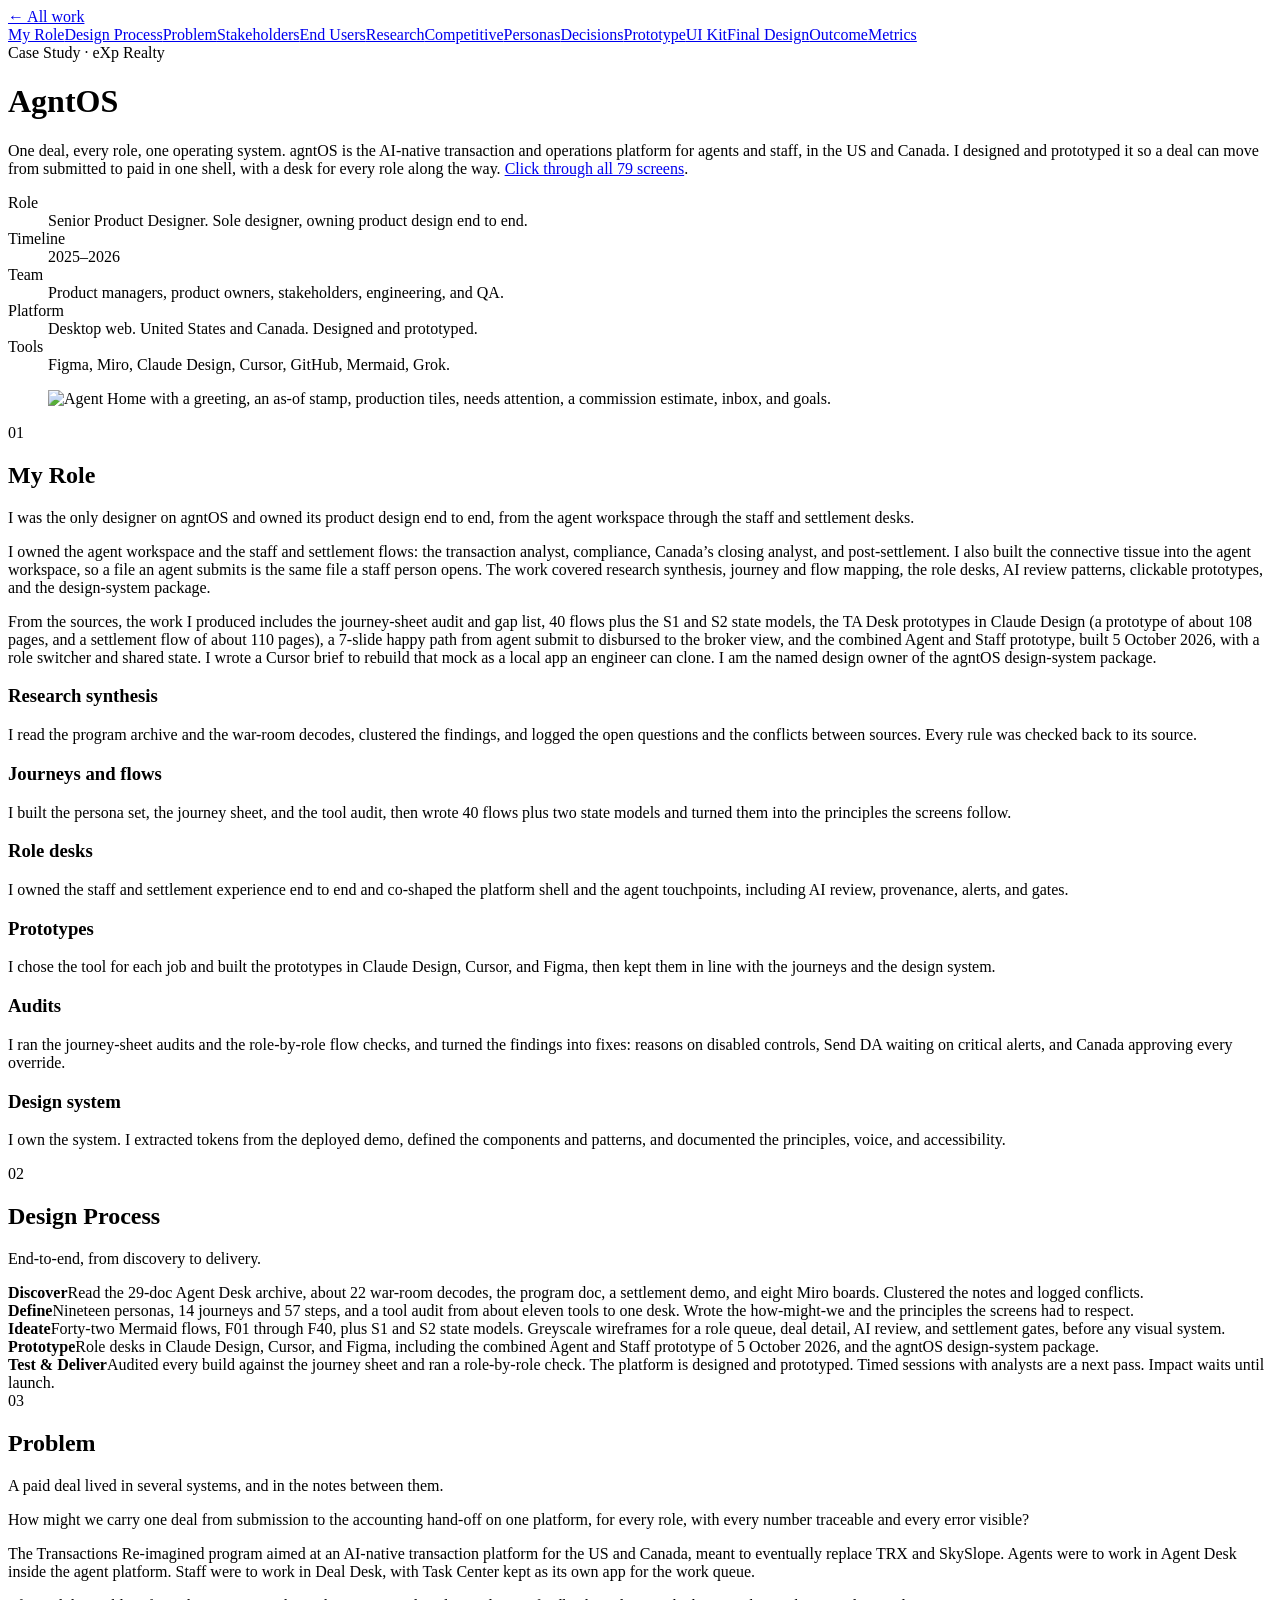
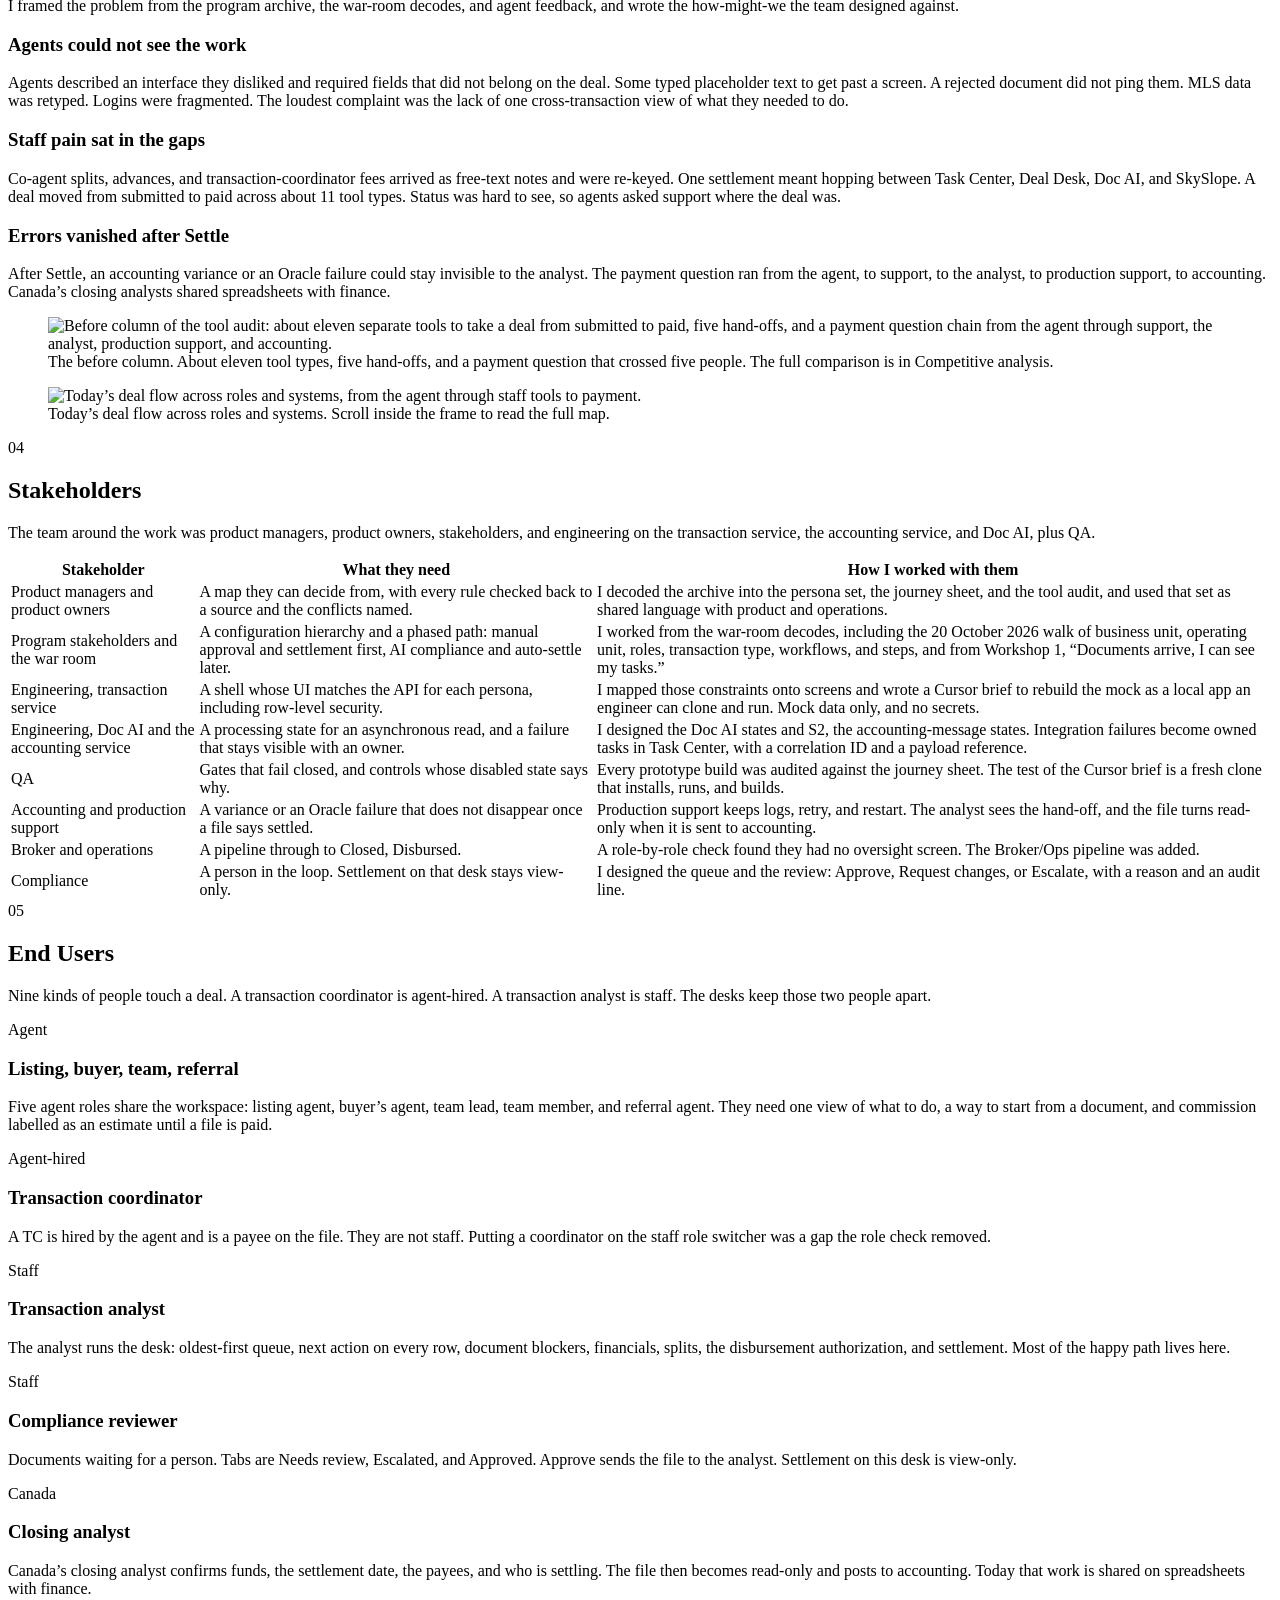
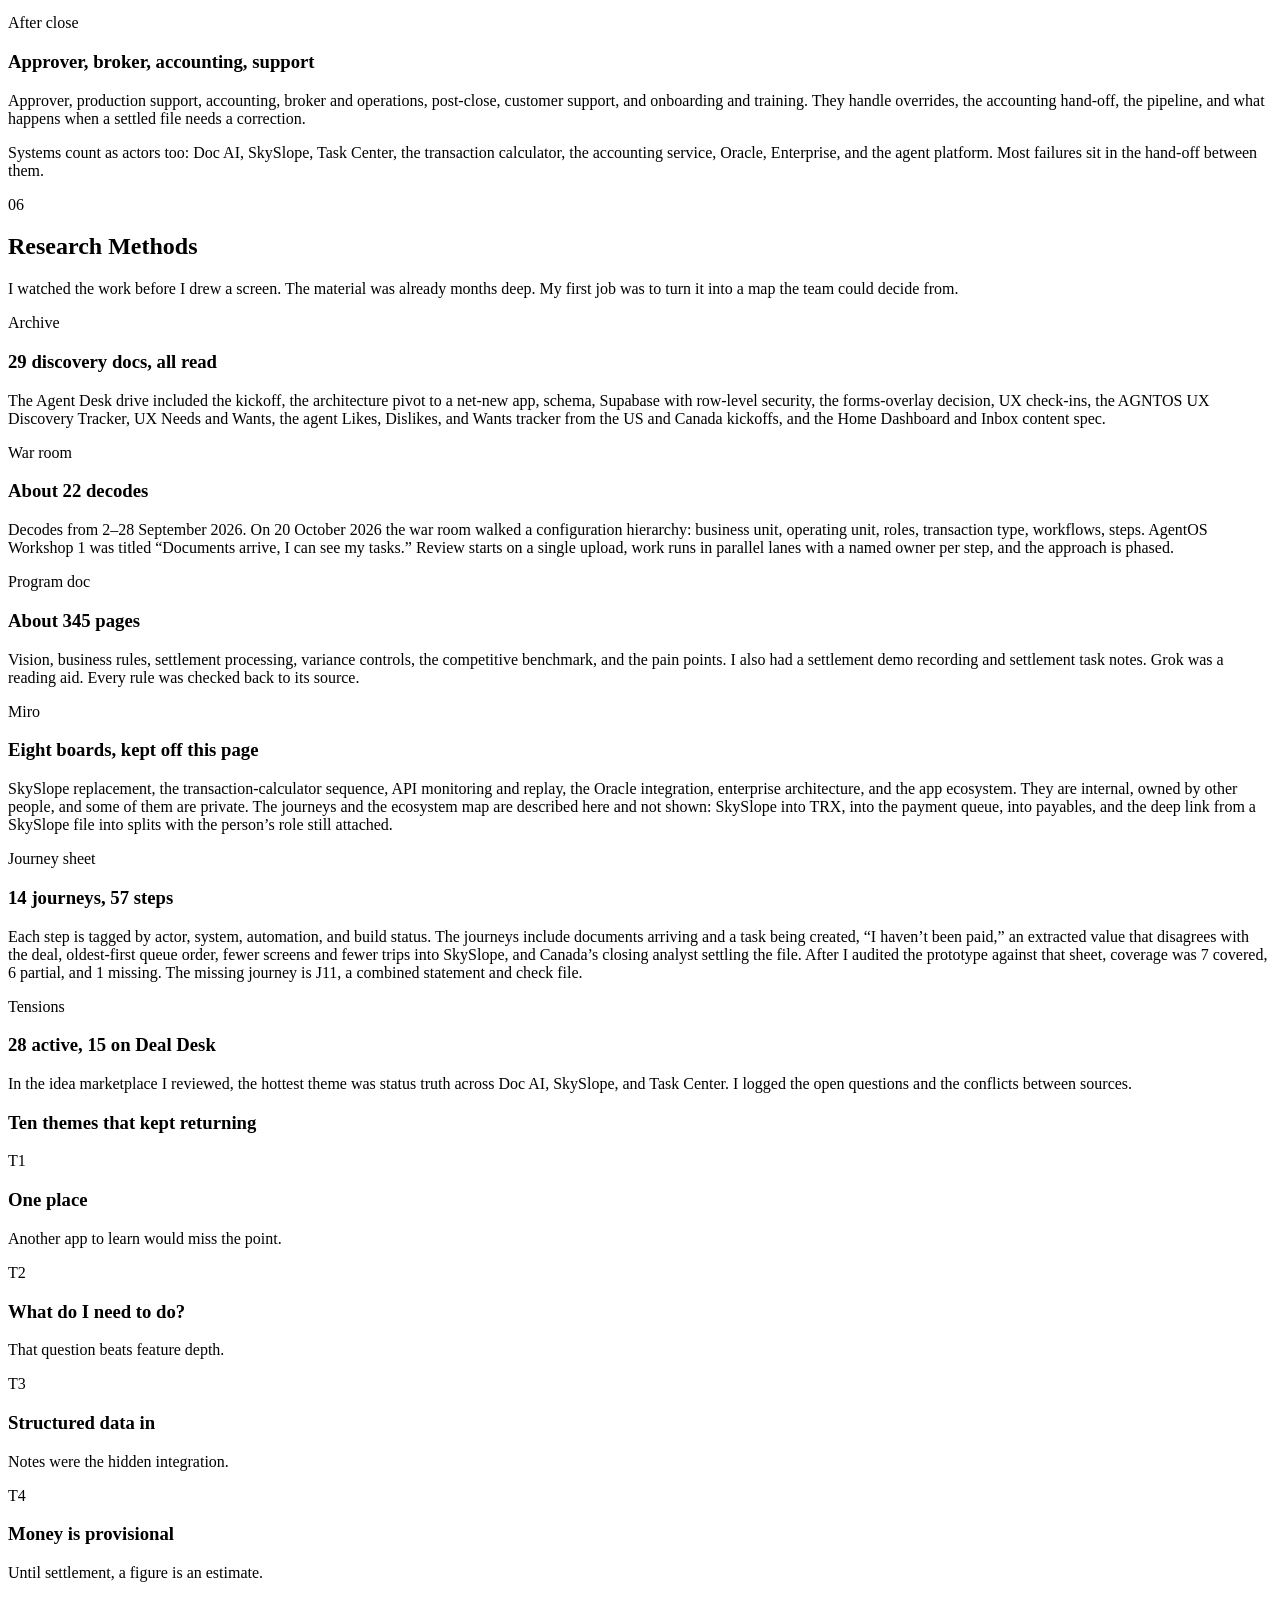
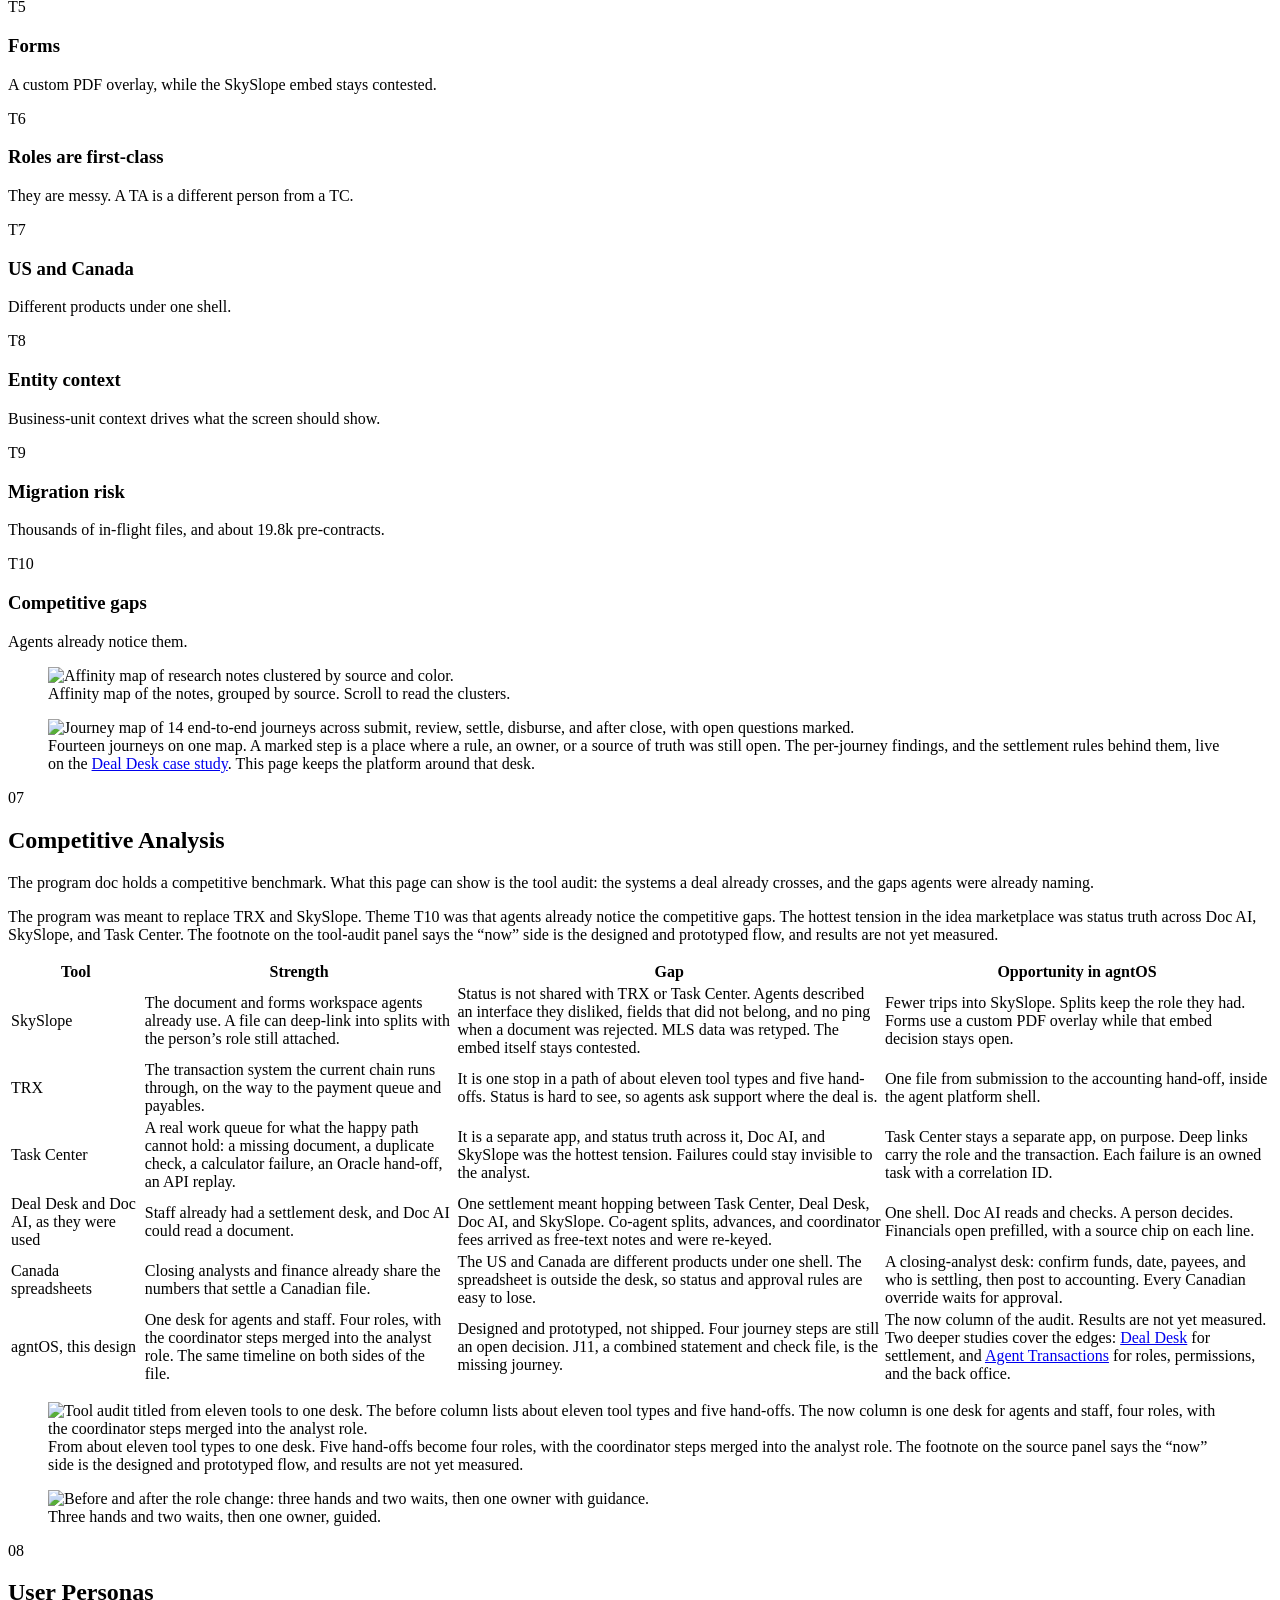
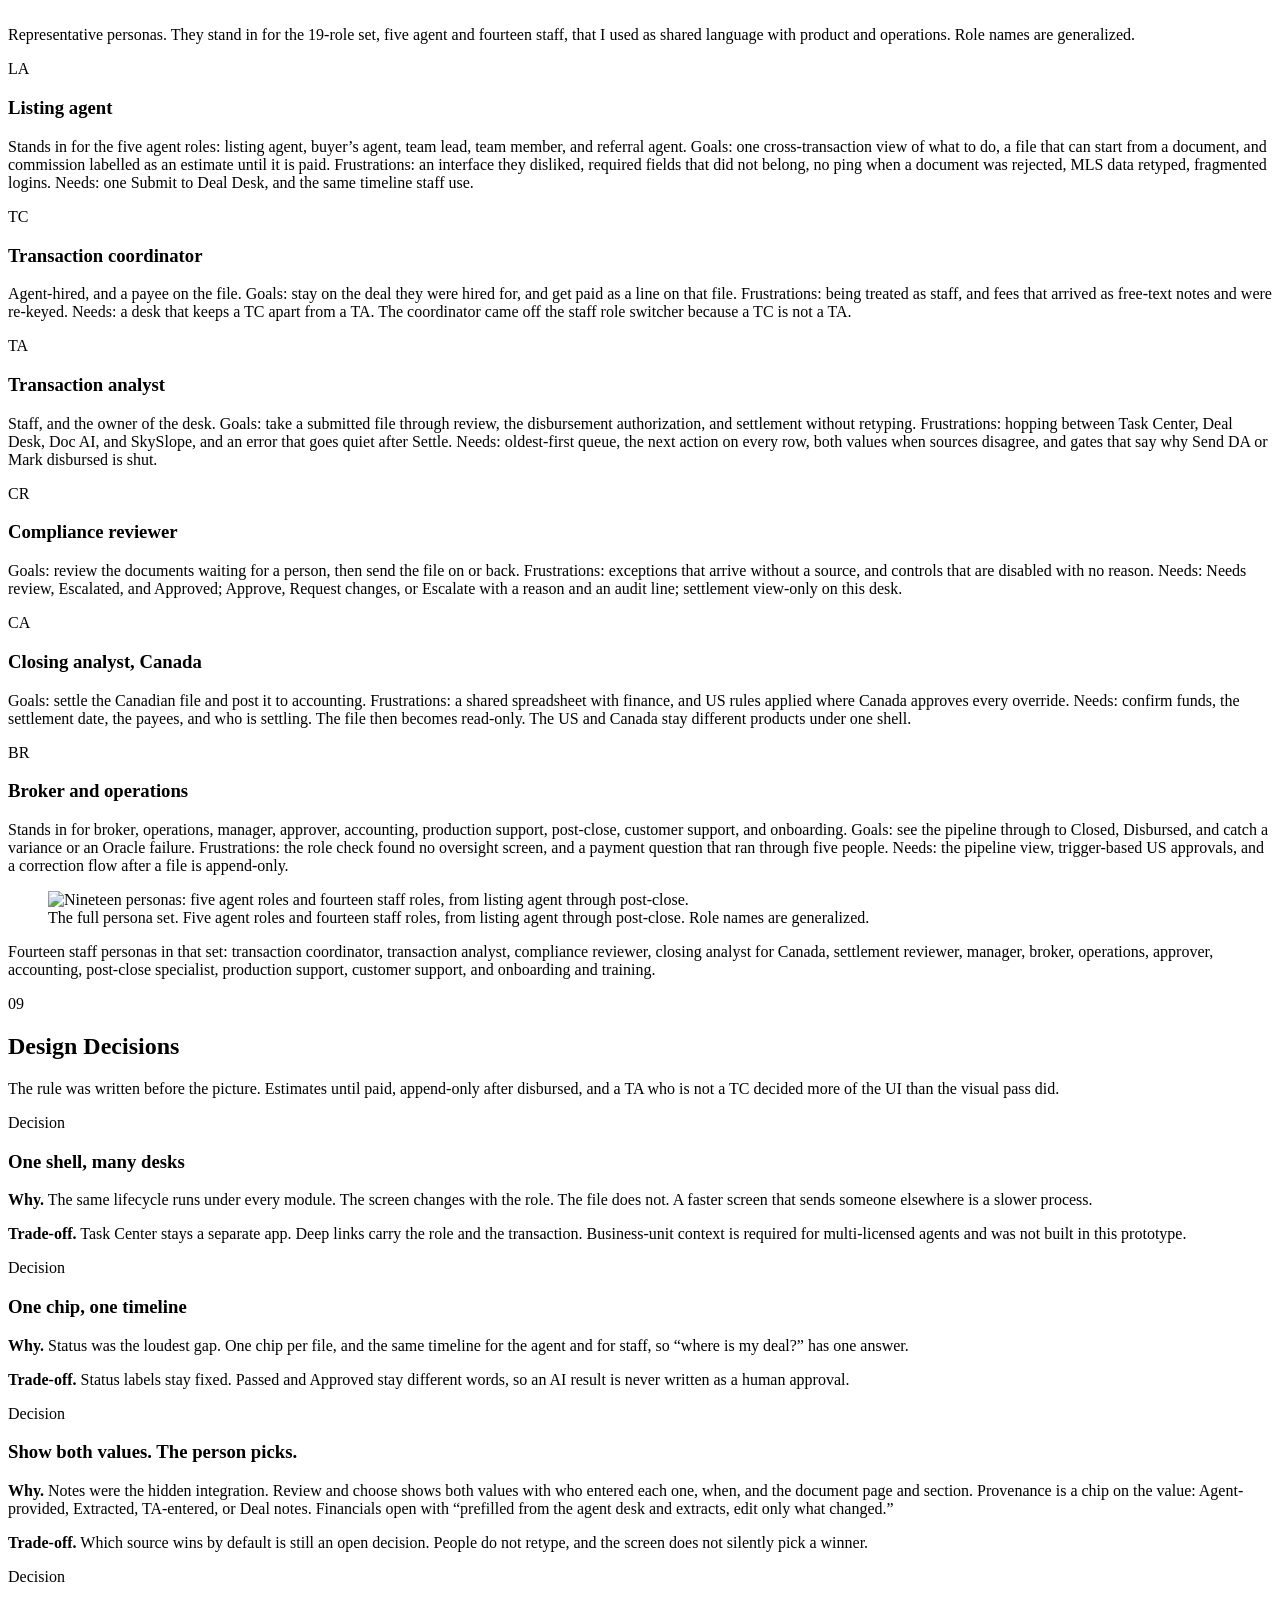
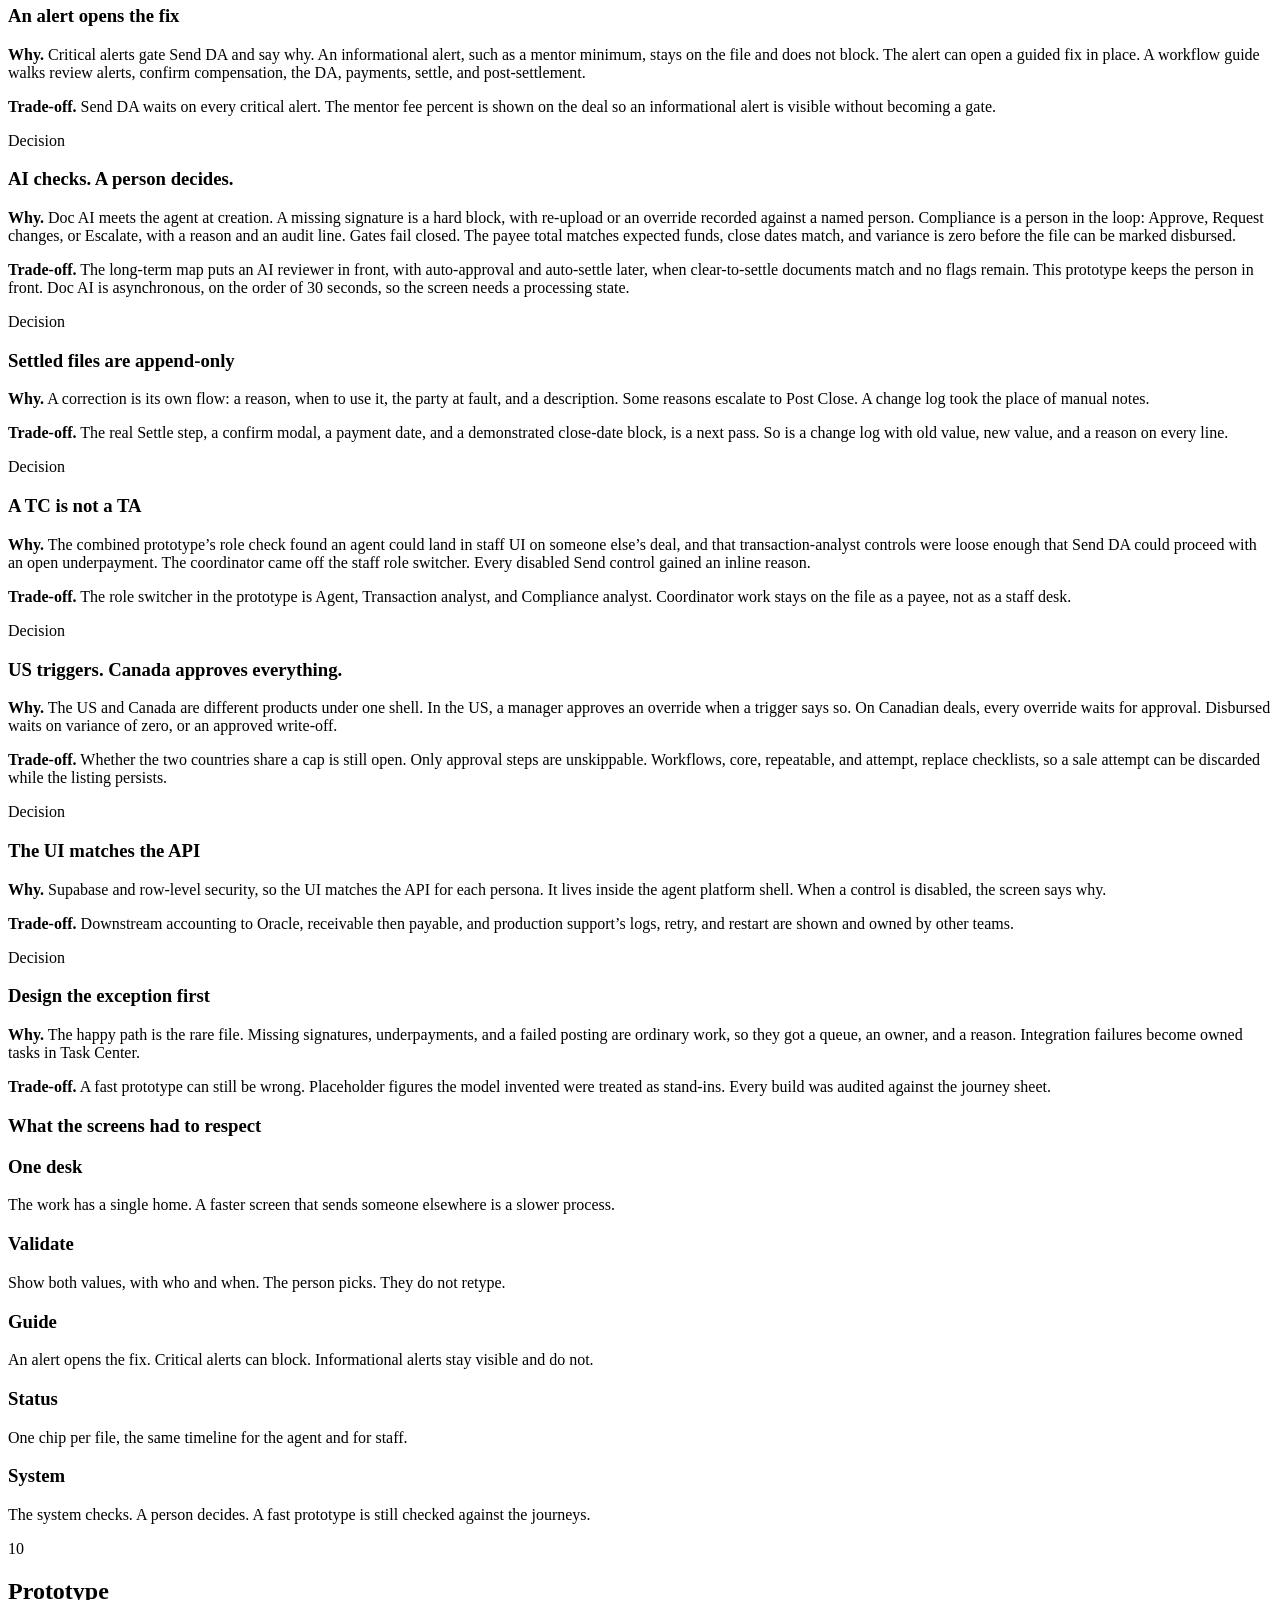
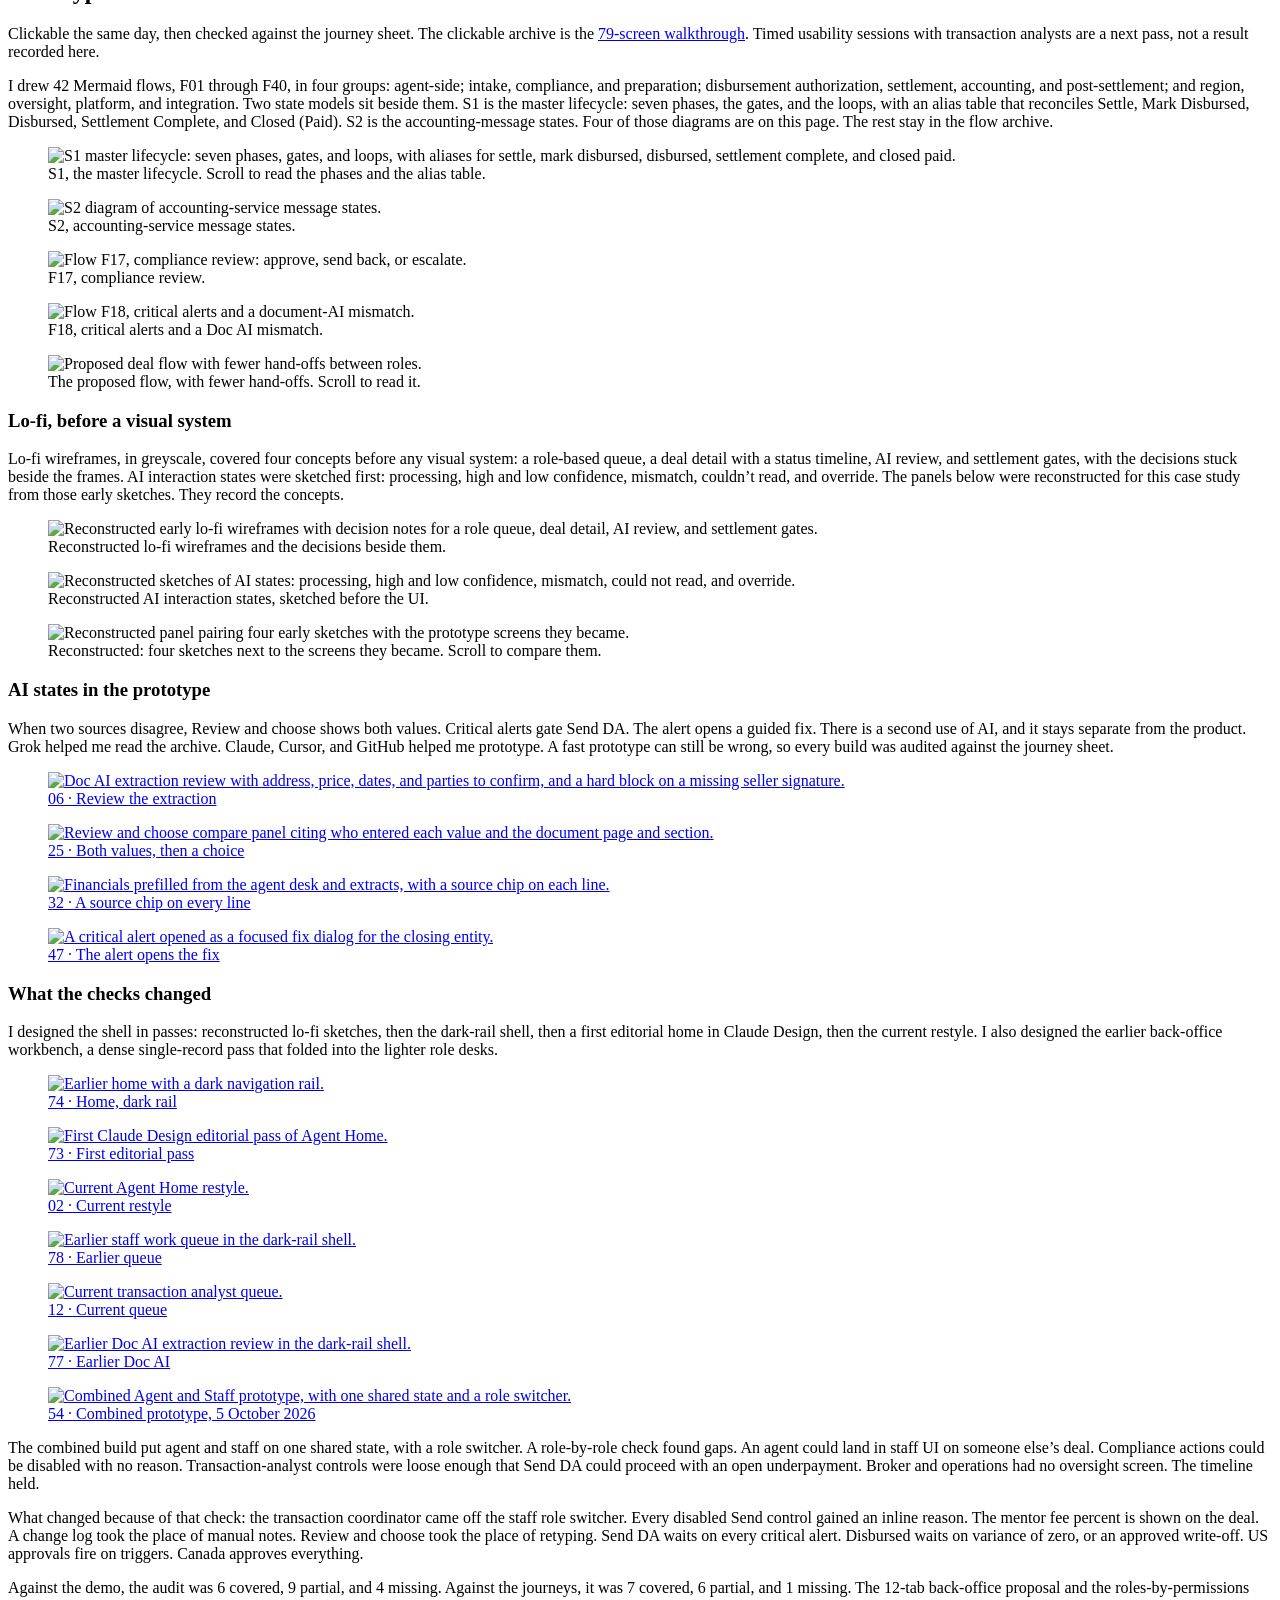
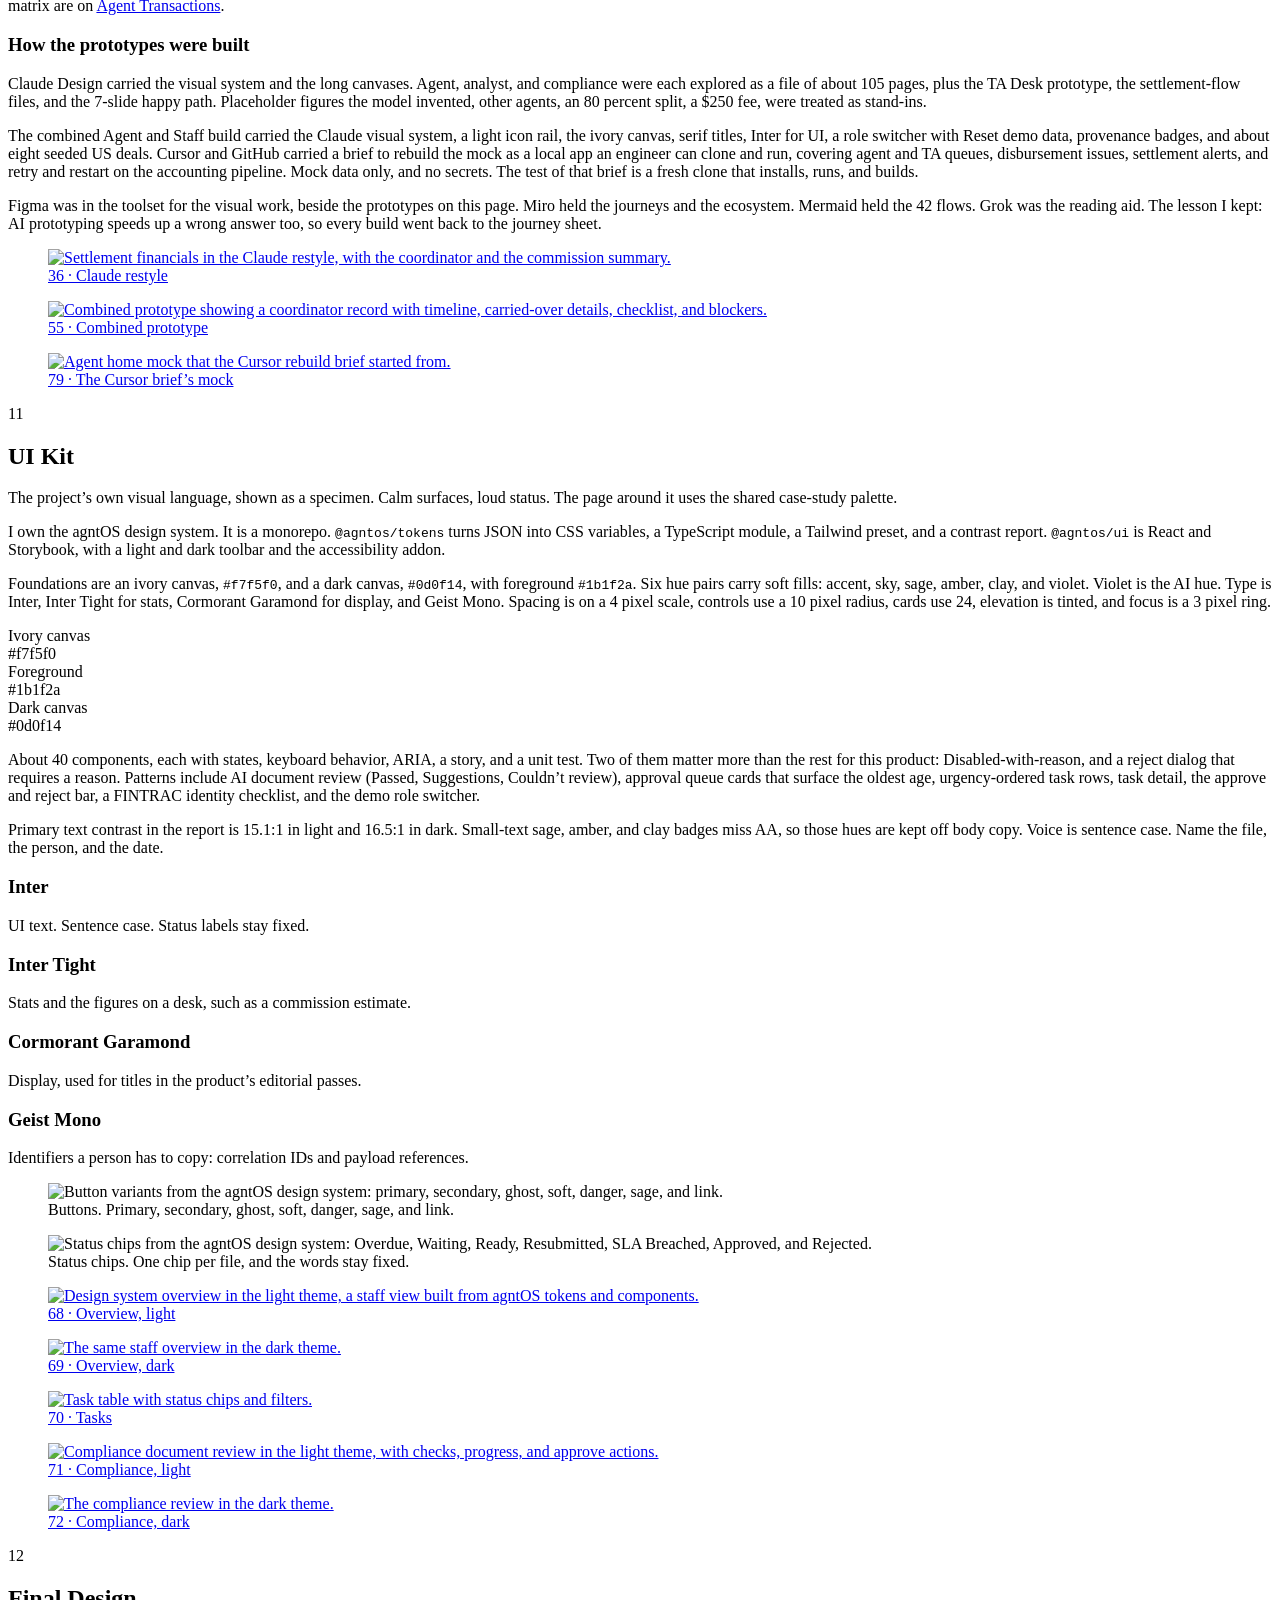
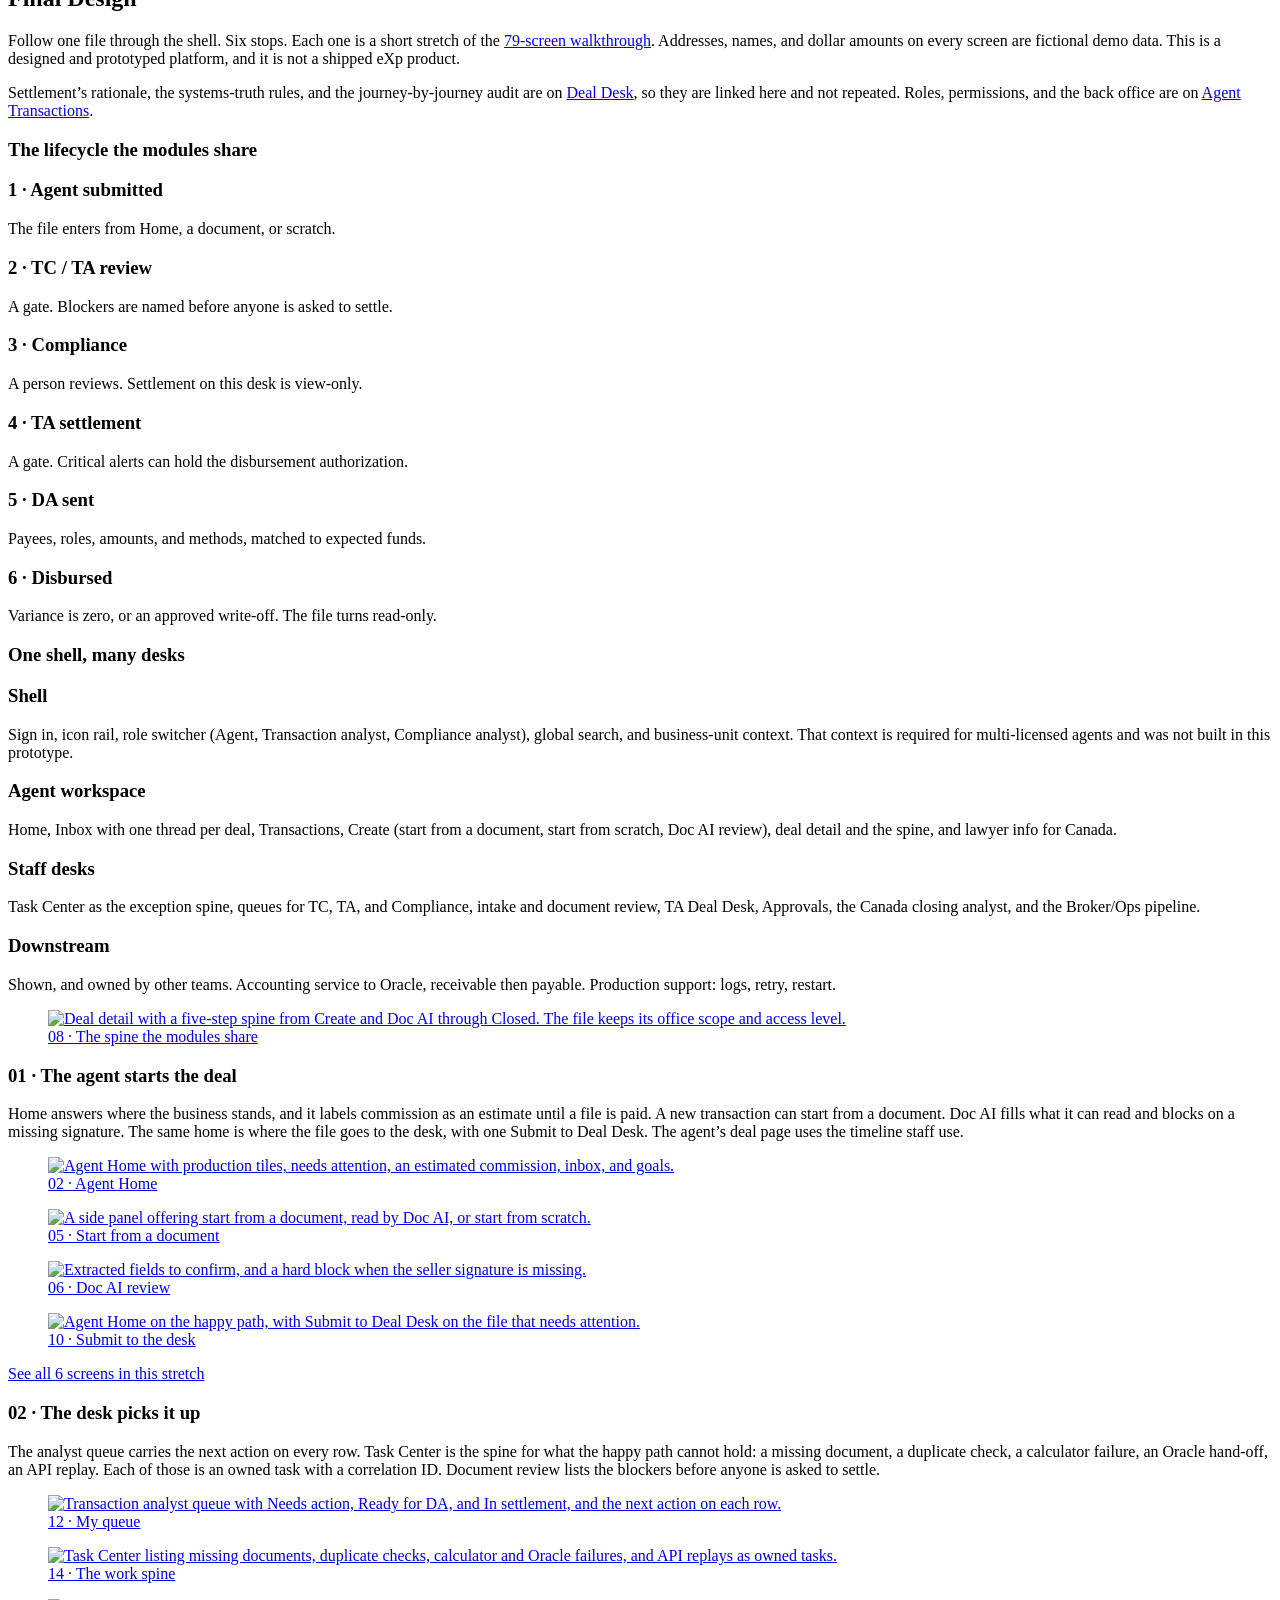
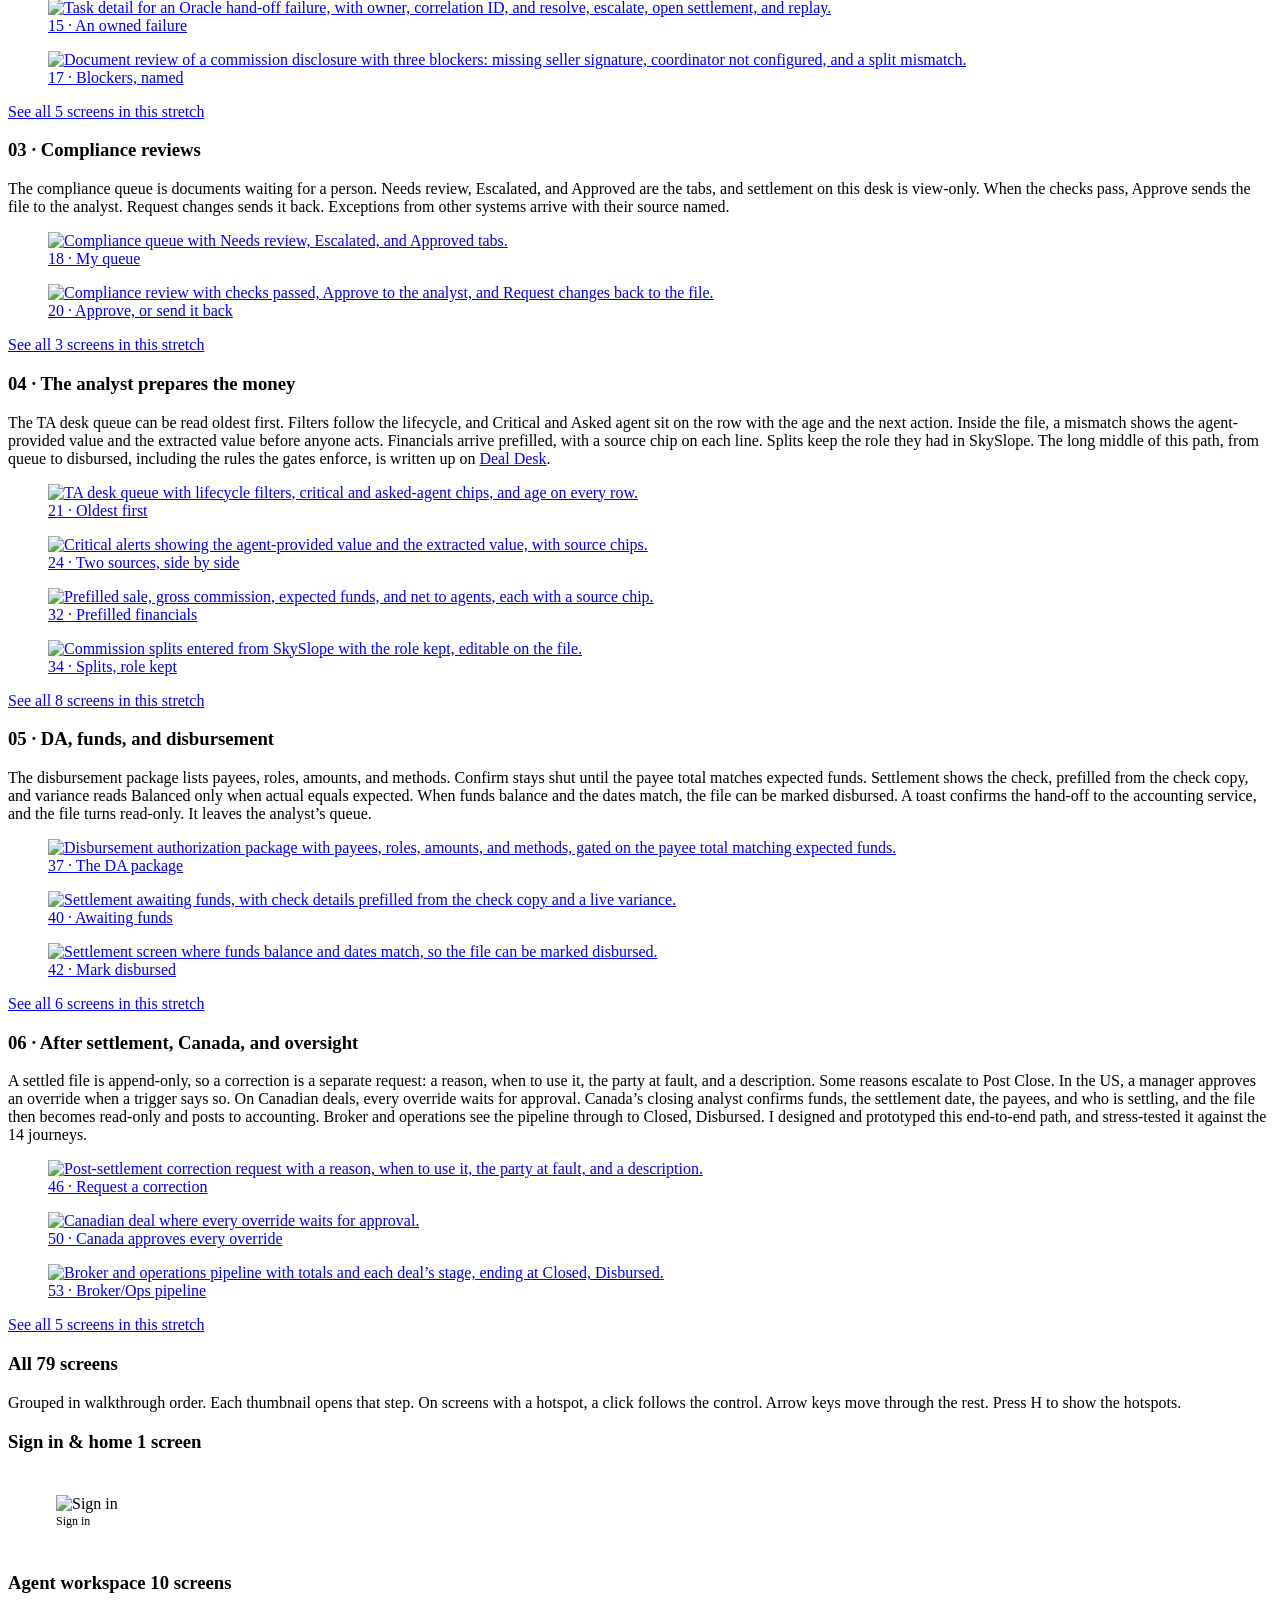
==== index.html @ b4580149 "Simple footer matching homepage" ====
<!doctype html>
<html lang="en">
<head>
<meta charset="utf-8"><meta name="viewport" content="width=device-width,initial-scale=1">
<title>AgntOS — Case Study · Suvarna Myneni</title>
<meta name="description" content="Product design case study by Suvarna Myneni: agntOS, eXp Realty’s AI-native transaction and operations platform for agents and staff in the US and Canada. Designed and prototyped, 2025–2026.">
<link rel="canonical" href="https://suvarnamyneni.github.io/agntos-case-study/">
<link rel="stylesheet" href="case-study.css">
<style>
/* Layout only: tall flow maps scroll inside the frame, and the 79-screen gallery stays a grid. */
.scrollfig{max-height:560px;overflow:auto}
/* Width/height attributes would otherwise lock a tall box once max-width shrinks the image. */
.cs-cover img,.figure img{width:100%;height:auto}
.table-wrap{overflow-x:auto}
.gallery{display:grid;grid-template-columns:repeat(4,1fr);gap:12px}
.gallery a{display:block;color:inherit;text-decoration:none}
.gallery a:hover{text-decoration:none}
.gallery .figure{padding:8px}
.gallery figcaption{font-size:12px;line-height:1.35}
@media (max-width:900px){.gallery{grid-template-columns:1fr 1fr}}
@media (max-width:560px){.gallery{grid-template-columns:1fr}}
</style>
<link rel="stylesheet" href="css/sm-footer.css?v=20261101e"><style>.sm-footer{--bg:#fdf0e2;--ink:#2b3236;--muted:#41484c;--accent:#a34728}</style>
</head>
<body>
<nav class="cs-nav"><div class="wrap">
  <a class="back" href="https://suvarnamyneni.github.io/">← All work</a>
  <div class="links">
    <a href="#role">My Role</a><a href="#design">Design Process</a><a href="#problem">Problem</a><a href="#stakeholders">Stakeholders</a><a href="#users">End Users</a><a href="#research">Research</a><a href="#competitive">Competitive</a><a href="#personas">Personas</a><a href="#decisions">Decisions</a><a href="#prototype">Prototype</a><a href="#uikit">UI Kit</a><a href="#final">Final Design</a><a href="#outcome">Outcome</a><a href="#metrics">Metrics</a>
  </div>
</div></nav>

<header class="cs-hero"><div class="wrap">
  <div class="eyebrow">Case Study · eXp Realty</div>
  <h1>AgntOS</h1>
  <p class="lede">One deal, every role, one operating system. agntOS is the AI-native transaction and operations platform for agents and staff, in the US and Canada. I designed and prototyped it so a deal can move from submitted to paid in one shell, with a desk for every role along the way. <a href="walkthrough.html">Click through all 79 screens</a>.</p>
  <dl class="meta">
    <div><dt>Role</dt><dd>Senior Product Designer. Sole designer, owning product design end to end.</dd></div>
    <div><dt>Timeline</dt><dd>2025–2026</dd></div>
    <div><dt>Team</dt><dd>Product managers, product owners, stakeholders, engineering, and QA.</dd></div>
    <div><dt>Platform</dt><dd>Desktop web. United States and Canada. Designed and prototyped.</dd></div>
    <div><dt>Tools</dt><dd>Figma, Miro, Claude Design, Cursor, GitHub, Mermaid, Grok.</dd></div>
  </dl>
  <figure class="cs-cover"><img src="img/02-home-agent-home.webp" alt="Agent Home with a greeting, an as-of stamp, production tiles, needs attention, a commission estimate, inbox, and goals." width="1600" height="893" fetchpriority="high"></figure>
</div></header>

<main>
<section class="cs-section" id="role"><div class="wrap">
  <div class="head"><div class="num">01</div><div><h2>My Role</h2><p>I was the only designer on agntOS and owned its product design end to end, from the agent workspace through the staff and settlement desks.</p></div></div>
  <div class="body">
    <p>I owned the agent workspace and the staff and settlement flows: the transaction analyst, compliance, Canada’s closing analyst, and post-settlement. I also built the connective tissue into the agent workspace, so a file an agent submits is the same file a staff person opens. The work covered research synthesis, journey and flow mapping, the role desks, AI review patterns, clickable prototypes, and the design-system package.</p>
    <p>From the sources, the work I produced includes the journey-sheet audit and gap list, 40 flows plus the S1 and S2 state models, the TA Desk prototypes in Claude Design (a prototype of about 108 pages, and a settlement flow of about 110 pages), a 7-slide happy path from agent submit to disbursed to the broker view, and the combined Agent and Staff prototype, built 5 October 2026, with a role switcher and shared state. I wrote a Cursor brief to rebuild that mock as a local app an engineer can clone. I am the named design owner of the agntOS design-system package.</p>
    <div class="grid g3">
      <article class="card"><h3>Research synthesis</h3><p>I read the program archive and the war-room decodes, clustered the findings, and logged the open questions and the conflicts between sources. Every rule was checked back to its source.</p></article>
      <article class="card"><h3>Journeys and flows</h3><p>I built the persona set, the journey sheet, and the tool audit, then wrote 40 flows plus two state models and turned them into the principles the screens follow.</p></article>
      <article class="card"><h3>Role desks</h3><p>I owned the staff and settlement experience end to end and co-shaped the platform shell and the agent touchpoints, including AI review, provenance, alerts, and gates.</p></article>
      <article class="card"><h3>Prototypes</h3><p>I chose the tool for each job and built the prototypes in Claude Design, Cursor, and Figma, then kept them in line with the journeys and the design system.</p></article>
      <article class="card"><h3>Audits</h3><p>I ran the journey-sheet audits and the role-by-role flow checks, and turned the findings into fixes: reasons on disabled controls, Send DA waiting on critical alerts, and Canada approving every override.</p></article>
      <article class="card"><h3>Design system</h3><p>I own the system. I extracted tokens from the deployed demo, defined the components and patterns, and documented the principles, voice, and accessibility.</p></article>
    </div>
  </div>
</div></section>

<section class="cs-section" id="design"><div class="wrap">
  <div class="head"><div class="num">02</div><div><h2>Design Process</h2><p>End-to-end, from discovery to delivery.</p></div></div>
  <div class="body"><div class="process">
    <div class="step"><b>Discover</b><span>Read the 29-doc Agent Desk archive, about 22 war-room decodes, the program doc, a settlement demo, and eight Miro boards. Clustered the notes and logged conflicts.</span></div>
    <div class="step"><b>Define</b><span>Nineteen personas, 14 journeys and 57 steps, and a tool audit from about eleven tools to one desk. Wrote the how-might-we and the principles the screens had to respect.</span></div>
    <div class="step"><b>Ideate</b><span>Forty-two Mermaid flows, F01 through F40, plus S1 and S2 state models. Greyscale wireframes for a role queue, deal detail, AI review, and settlement gates, before any visual system.</span></div>
    <div class="step"><b>Prototype</b><span>Role desks in Claude Design, Cursor, and Figma, including the combined Agent and Staff prototype of 5 October 2026, and the agntOS design-system package.</span></div>
    <div class="step"><b>Test &amp; Deliver</b><span>Audited every build against the journey sheet and ran a role-by-role check. The platform is designed and prototyped. Timed sessions with analysts are a next pass. Impact waits until launch.</span></div>
  </div></div>
</div></section>

<section class="cs-section" id="problem"><div class="wrap">
  <div class="head"><div class="num">03</div><div><h2>Problem</h2><p>A paid deal lived in several systems, and in the notes between them.</p></div></div>
  <div class="body">
    <p class="callout">How might we carry one deal from submission to the accounting hand-off on one platform, for every role, with every number traceable and every error visible?</p>
    <p>The Transactions Re-imagined program aimed at an AI-native transaction platform for the US and Canada, meant to eventually replace TRX and SkySlope. Agents were to work in Agent Desk inside the agent platform. Staff were to work in Deal Desk, with Task Center kept as its own app for the work queue.</p>
    <p>I framed the problem from the program archive, the war-room decodes, and agent feedback, and wrote the how-might-we the team designed against.</p>
    <div class="grid g3">
      <article class="card"><h3>Agents could not see the work</h3><p>Agents described an interface they disliked and required fields that did not belong on the deal. Some typed placeholder text to get past a screen. A rejected document did not ping them. MLS data was retyped. Logins were fragmented. The loudest complaint was the lack of one cross-transaction view of what they needed to do.</p></article>
      <article class="card"><h3>Staff pain sat in the gaps</h3><p>Co-agent splits, advances, and transaction-coordinator fees arrived as free-text notes and were re-keyed. One settlement meant hopping between Task Center, Deal Desk, Doc AI, and SkySlope. A deal moved from submitted to paid across about 11 tool types. Status was hard to see, so agents asked support where the deal was.</p></article>
      <article class="card"><h3>Errors vanished after Settle</h3><p>After Settle, an accounting variance or an Oracle failure could stay invisible to the analyst. The payment question ran from the agent, to support, to the analyst, to production support, to accounting. Canada’s closing analysts shared spreadsheets with finance.</p></article>
    </div>
    <figure class="figure">
      <div class="scrollfig"><img loading="lazy" src="art/83-before.webp" alt="Before column of the tool audit: about eleven separate tools to take a deal from submitted to paid, five hand-offs, and a payment question chain from the agent through support, the analyst, production support, and accounting." width="1100" height="1689"></div>
      <figcaption>The before column. About eleven tool types, five hand-offs, and a payment question that crossed five people. The full comparison is in Competitive analysis.</figcaption>
    </figure>
    <figure class="figure">
      <div class="scrollfig"><img loading="lazy" src="art/85-flows-old-flow.webp" alt="Today’s deal flow across roles and systems, from the agent through staff tools to payment." width="1680" height="3084"></div>
      <figcaption>Today’s deal flow across roles and systems. Scroll inside the frame to read the full map.</figcaption>
    </figure>
  </div>
</div></section>

<section class="cs-section" id="stakeholders"><div class="wrap">
  <div class="head"><div class="num">04</div><div><h2>Stakeholders</h2><p>The team around the work was product managers, product owners, stakeholders, and engineering on the transaction service, the accounting service, and Doc AI, plus QA.</p></div></div>
  <div class="body">
    <div class="table-wrap">
    <table>
      <thead><tr><th>Stakeholder</th><th>What they need</th><th>How I worked with them</th></tr></thead>
      <tbody>
        <tr><td>Product managers and product owners</td><td>A map they can decide from, with every rule checked back to a source and the conflicts named.</td><td>I decoded the archive into the persona set, the journey sheet, and the tool audit, and used that set as shared language with product and operations.</td></tr>
        <tr><td>Program stakeholders and the war room</td><td>A configuration hierarchy and a phased path: manual approval and settlement first, AI compliance and auto-settle later.</td><td>I worked from the war-room decodes, including the 20 October 2026 walk of business unit, operating unit, roles, transaction type, workflows, and steps, and from Workshop 1, “Documents arrive, I can see my tasks.”</td></tr>
        <tr><td>Engineering, transaction service</td><td>A shell whose UI matches the API for each persona, including row-level security.</td><td>I mapped those constraints onto screens and wrote a Cursor brief to rebuild the mock as a local app an engineer can clone and run. Mock data only, and no secrets.</td></tr>
        <tr><td>Engineering, Doc AI and the accounting service</td><td>A processing state for an asynchronous read, and a failure that stays visible with an owner.</td><td>I designed the Doc AI states and S2, the accounting-message states. Integration failures become owned tasks in Task Center, with a correlation ID and a payload reference.</td></tr>
        <tr><td>QA</td><td>Gates that fail closed, and controls whose disabled state says why.</td><td>Every prototype build was audited against the journey sheet. The test of the Cursor brief is a fresh clone that installs, runs, and builds.</td></tr>
        <tr><td>Accounting and production support</td><td>A variance or an Oracle failure that does not disappear once a file says settled.</td><td>Production support keeps logs, retry, and restart. The analyst sees the hand-off, and the file turns read-only when it is sent to accounting.</td></tr>
        <tr><td>Broker and operations</td><td>A pipeline through to Closed, Disbursed.</td><td>A role-by-role check found they had no oversight screen. The Broker/Ops pipeline was added.</td></tr>
        <tr><td>Compliance</td><td>A person in the loop. Settlement on that desk stays view-only.</td><td>I designed the queue and the review: Approve, Request changes, or Escalate, with a reason and an audit line.</td></tr>
      </tbody>
    </table>
    </div>
  </div>
</div></section>

<section class="cs-section" id="users"><div class="wrap">
  <div class="head"><div class="num">05</div><div><h2>End Users</h2><p>Nine kinds of people touch a deal. A transaction coordinator is agent-hired. A transaction analyst is staff. The desks keep those two people apart.</p></div></div>
  <div class="body">
    <div class="grid g3">
      <article class="card"><div class="tag">Agent</div><h3>Listing, buyer, team, referral</h3><p>Five agent roles share the workspace: listing agent, buyer’s agent, team lead, team member, and referral agent. They need one view of what to do, a way to start from a document, and commission labelled as an estimate until a file is paid.</p></article>
      <article class="card"><div class="tag">Agent-hired</div><h3>Transaction coordinator</h3><p>A TC is hired by the agent and is a payee on the file. They are not staff. Putting a coordinator on the staff role switcher was a gap the role check removed.</p></article>
      <article class="card"><div class="tag">Staff</div><h3>Transaction analyst</h3><p>The analyst runs the desk: oldest-first queue, next action on every row, document blockers, financials, splits, the disbursement authorization, and settlement. Most of the happy path lives here.</p></article>
      <article class="card"><div class="tag">Staff</div><h3>Compliance reviewer</h3><p>Documents waiting for a person. Tabs are Needs review, Escalated, and Approved. Approve sends the file to the analyst. Settlement on this desk is view-only.</p></article>
      <article class="card"><div class="tag">Canada</div><h3>Closing analyst</h3><p>Canada’s closing analyst confirms funds, the settlement date, the payees, and who is settling. The file then becomes read-only and posts to accounting. Today that work is shared on spreadsheets with finance.</p></article>
      <article class="card"><div class="tag">After close</div><h3>Approver, broker, accounting, support</h3><p>Approver, production support, accounting, broker and operations, post-close, customer support, and onboarding and training. They handle overrides, the accounting hand-off, the pipeline, and what happens when a settled file needs a correction.</p></article>
    </div>
    <p>Systems count as actors too: Doc AI, SkySlope, Task Center, the transaction calculator, the accounting service, Oracle, Enterprise, and the agent platform. Most failures sit in the hand-off between them.</p>
  </div>
</div></section>

<section class="cs-section" id="research"><div class="wrap">
  <div class="head"><div class="num">06</div><div><h2>Research Methods</h2><p>I watched the work before I drew a screen. The material was already months deep. My first job was to turn it into a map the team could decide from.</p></div></div>
  <div class="body">
    <div class="grid g2">
      <article class="card"><div class="tag">Archive</div><h3>29 discovery docs, all read</h3><p>The Agent Desk drive included the kickoff, the architecture pivot to a net-new app, schema, Supabase with row-level security, the forms-overlay decision, UX check-ins, the AGNTOS UX Discovery Tracker, UX Needs and Wants, the agent Likes, Dislikes, and Wants tracker from the US and Canada kickoffs, and the Home Dashboard and Inbox content spec.</p></article>
      <article class="card"><div class="tag">War room</div><h3>About 22 decodes</h3><p>Decodes from 2–28 September 2026. On 20 October 2026 the war room walked a configuration hierarchy: business unit, operating unit, roles, transaction type, workflows, steps. AgentOS Workshop 1 was titled “Documents arrive, I can see my tasks.” Review starts on a single upload, work runs in parallel lanes with a named owner per step, and the approach is phased.</p></article>
      <article class="card"><div class="tag">Program doc</div><h3>About 345 pages</h3><p>Vision, business rules, settlement processing, variance controls, the competitive benchmark, and the pain points. I also had a settlement demo recording and settlement task notes. Grok was a reading aid. Every rule was checked back to its source.</p></article>
      <article class="card"><div class="tag">Miro</div><h3>Eight boards, kept off this page</h3><p>SkySlope replacement, the transaction-calculator sequence, API monitoring and replay, the Oracle integration, enterprise architecture, and the app ecosystem. They are internal, owned by other people, and some of them are private. The journeys and the ecosystem map are described here and not shown: SkySlope into TRX, into the payment queue, into payables, and the deep link from a SkySlope file into splits with the person’s role still attached.</p></article>
      <article class="card"><div class="tag">Journey sheet</div><h3>14 journeys, 57 steps</h3><p>Each step is tagged by actor, system, automation, and build status. The journeys include documents arriving and a task being created, “I haven’t been paid,” an extracted value that disagrees with the deal, oldest-first queue order, fewer screens and fewer trips into SkySlope, and Canada’s closing analyst settling the file. After I audited the prototype against that sheet, coverage was 7 covered, 6 partial, and 1 missing. The missing journey is J11, a combined statement and check file.</p></article>
      <article class="card"><div class="tag">Tensions</div><h3>28 active, 15 on Deal Desk</h3><p>In the idea marketplace I reviewed, the hottest theme was status truth across Doc AI, SkySlope, and Task Center. I logged the open questions and the conflicts between sources.</p></article>
    </div>
    <h3>Ten themes that kept returning</h3>
    <div class="grid g2">
      <article class="card"><div class="tag">T1</div><h3>One place</h3><p>Another app to learn would miss the point.</p></article>
      <article class="card"><div class="tag">T2</div><h3>What do I need to do?</h3><p>That question beats feature depth.</p></article>
      <article class="card"><div class="tag">T3</div><h3>Structured data in</h3><p>Notes were the hidden integration.</p></article>
      <article class="card"><div class="tag">T4</div><h3>Money is provisional</h3><p>Until settlement, a figure is an estimate.</p></article>
      <article class="card"><div class="tag">T5</div><h3>Forms</h3><p>A custom PDF overlay, while the SkySlope embed stays contested.</p></article>
      <article class="card"><div class="tag">T6</div><h3>Roles are first-class</h3><p>They are messy. A TA is a different person from a TC.</p></article>
      <article class="card"><div class="tag">T7</div><h3>US and Canada</h3><p>Different products under one shell.</p></article>
      <article class="card"><div class="tag">T8</div><h3>Entity context</h3><p>Business-unit context drives what the screen should show.</p></article>
      <article class="card"><div class="tag">T9</div><h3>Migration risk</h3><p>Thousands of in-flight files, and about 19.8k pre-contracts.</p></article>
      <article class="card"><div class="tag">T10</div><h3>Competitive gaps</h3><p>Agents already notice them.</p></article>
    </div>
    <figure class="figure">
      <div class="scrollfig"><img loading="lazy" src="art/82-research-affinity-board.webp" alt="Affinity map of research notes clustered by source and color." width="1680" height="2968"></div>
      <figcaption>Affinity map of the notes, grouped by source. Scroll to read the clusters.</figcaption>
    </figure>
    <figure class="figure">
      <img loading="lazy" src="art/80-research-journey-map.webp" alt="Journey map of 14 end-to-end journeys across submit, review, settle, disburse, and after close, with open questions marked." width="1680" height="751">
      <figcaption>Fourteen journeys on one map. A marked step is a place where a rule, an owner, or a source of truth was still open. The per-journey findings, and the settlement rules behind them, live on the <a href="https://suvarnamyneni.github.io/work/deal-desk/">Deal Desk case study</a>. This page keeps the platform around that desk.</figcaption>
    </figure>
  </div>
</div></section>

<section class="cs-section" id="competitive"><div class="wrap">
  <div class="head"><div class="num">07</div><div><h2>Competitive Analysis</h2><p>The program doc holds a competitive benchmark. What this page can show is the tool audit: the systems a deal already crosses, and the gaps agents were already naming.</p></div></div>
  <div class="body">
    <p>The program was meant to replace TRX and SkySlope. Theme T10 was that agents already notice the competitive gaps. The hottest tension in the idea marketplace was status truth across Doc AI, SkySlope, and Task Center. The footnote on the tool-audit panel says the “now” side is the designed and prototyped flow, and results are not yet measured.</p>
    <div class="table-wrap">
    <table>
      <thead><tr><th>Tool</th><th>Strength</th><th>Gap</th><th>Opportunity in agntOS</th></tr></thead>
      <tbody>
        <tr><td>SkySlope</td><td>The document and forms workspace agents already use. A file can deep-link into splits with the person’s role still attached.</td><td>Status is not shared with TRX or Task Center. Agents described an interface they disliked, fields that did not belong, and no ping when a document was rejected. MLS data was retyped. The embed itself stays contested.</td><td>Fewer trips into SkySlope. Splits keep the role they had. Forms use a custom PDF overlay while that embed decision stays open.</td></tr>
        <tr><td>TRX</td><td>The transaction system the current chain runs through, on the way to the payment queue and payables.</td><td>It is one stop in a path of about eleven tool types and five hand-offs. Status is hard to see, so agents ask support where the deal is.</td><td>One file from submission to the accounting hand-off, inside the agent platform shell.</td></tr>
        <tr><td>Task Center</td><td>A real work queue for what the happy path cannot hold: a missing document, a duplicate check, a calculator failure, an Oracle hand-off, an API replay.</td><td>It is a separate app, and status truth across it, Doc AI, and SkySlope was the hottest tension. Failures could stay invisible to the analyst.</td><td>Task Center stays a separate app, on purpose. Deep links carry the role and the transaction. Each failure is an owned task with a correlation ID.</td></tr>
        <tr><td>Deal Desk and Doc AI, as they were used</td><td>Staff already had a settlement desk, and Doc AI could read a document.</td><td>One settlement meant hopping between Task Center, Deal Desk, Doc AI, and SkySlope. Co-agent splits, advances, and coordinator fees arrived as free-text notes and were re-keyed.</td><td>One shell. Doc AI reads and checks. A person decides. Financials open prefilled, with a source chip on each line.</td></tr>
        <tr><td>Canada spreadsheets</td><td>Closing analysts and finance already share the numbers that settle a Canadian file.</td><td>The US and Canada are different products under one shell. The spreadsheet is outside the desk, so status and approval rules are easy to lose.</td><td>A closing-analyst desk: confirm funds, date, payees, and who is settling, then post to accounting. Every Canadian override waits for approval.</td></tr>
        <tr><td>agntOS, this design</td><td>One desk for agents and staff. Four roles, with the coordinator steps merged into the analyst role. The same timeline on both sides of the file.</td><td>Designed and prototyped, not shipped. Four journey steps are still an open decision. J11, a combined statement and check file, is the missing journey.</td><td>The now column of the audit. Results are not yet measured. Two deeper studies cover the edges: <a href="https://suvarnamyneni.github.io/work/deal-desk/">Deal Desk</a> for settlement, and <a href="https://suvarnamyneni.github.io/work/agent-transactions/">Agent Transactions</a> for roles, permissions, and the back office.</td></tr>
      </tbody>
    </table>
    </div>
    <figure class="figure">
      <div class="scrollfig"><img loading="lazy" src="art/83-research-tool-audit-eleven-to-one.webp" alt="Tool audit titled from eleven tools to one desk. The before column lists about eleven tool types and five hand-offs. The now column is one desk for agents and staff, four roles, with the coordinator steps merged into the analyst role." width="1680" height="1824"></div>
      <figcaption>From about eleven tool types to one desk. Five hand-offs become four roles, with the coordinator steps merged into the analyst role. The footnote on the source panel says the “now” side is the designed and prototyped flow, and results are not yet measured.</figcaption>
    </figure>
    <figure class="figure">
      <img loading="lazy" src="art/84-research-before-after-roles.webp" alt="Before and after the role change: three hands and two waits, then one owner with guidance." width="1680" height="638">
      <figcaption>Three hands and two waits, then one owner, guided.</figcaption>
    </figure>
  </div>
</div></section>

<section class="cs-section" id="personas"><div class="wrap">
  <div class="head"><div class="num">08</div><div><h2>User Personas</h2><p>Representative personas. They stand in for the 19-role set, five agent and fourteen staff, that I used as shared language with product and operations. Role names are generalized.</p></div></div>
  <div class="body">
    <div class="grid g2">
      <article class="card persona"><div class="avatar">LA</div><div><h3>Listing agent</h3><p>Stands in for the five agent roles: listing agent, buyer’s agent, team lead, team member, and referral agent. Goals: one cross-transaction view of what to do, a file that can start from a document, and commission labelled as an estimate until it is paid. Frustrations: an interface they disliked, required fields that did not belong, no ping when a document was rejected, MLS data retyped, fragmented logins. Needs: one Submit to Deal Desk, and the same timeline staff use.</p></div></article>
      <article class="card persona"><div class="avatar">TC</div><div><h3>Transaction coordinator</h3><p>Agent-hired, and a payee on the file. Goals: stay on the deal they were hired for, and get paid as a line on that file. Frustrations: being treated as staff, and fees that arrived as free-text notes and were re-keyed. Needs: a desk that keeps a TC apart from a TA. The coordinator came off the staff role switcher because a TC is not a TA.</p></div></article>
      <article class="card persona"><div class="avatar">TA</div><div><h3>Transaction analyst</h3><p>Staff, and the owner of the desk. Goals: take a submitted file through review, the disbursement authorization, and settlement without retyping. Frustrations: hopping between Task Center, Deal Desk, Doc AI, and SkySlope, and an error that goes quiet after Settle. Needs: oldest-first queue, the next action on every row, both values when sources disagree, and gates that say why Send DA or Mark disbursed is shut.</p></div></article>
      <article class="card persona"><div class="avatar">CR</div><div><h3>Compliance reviewer</h3><p>Goals: review the documents waiting for a person, then send the file on or back. Frustrations: exceptions that arrive without a source, and controls that are disabled with no reason. Needs: Needs review, Escalated, and Approved; Approve, Request changes, or Escalate with a reason and an audit line; settlement view-only on this desk.</p></div></article>
      <article class="card persona"><div class="avatar">CA</div><div><h3>Closing analyst, Canada</h3><p>Goals: settle the Canadian file and post it to accounting. Frustrations: a shared spreadsheet with finance, and US rules applied where Canada approves every override. Needs: confirm funds, the settlement date, the payees, and who is settling. The file then becomes read-only. The US and Canada stay different products under one shell.</p></div></article>
      <article class="card persona"><div class="avatar">BR</div><div><h3>Broker and operations</h3><p>Stands in for broker, operations, manager, approver, accounting, production support, post-close, customer support, and onboarding. Goals: see the pipeline through to Closed, Disbursed, and catch a variance or an Oracle failure. Frustrations: the role check found no oversight screen, and a payment question that ran through five people. Needs: the pipeline view, trigger-based US approvals, and a correction flow after a file is append-only.</p></div></article>
    </div>
    <figure class="figure">
      <img loading="lazy" src="art/81-research-personas.webp" alt="Nineteen personas: five agent roles and fourteen staff roles, from listing agent through post-close." width="1680" height="618">
      <figcaption>The full persona set. Five agent roles and fourteen staff roles, from listing agent through post-close. Role names are generalized.</figcaption>
    </figure>
    <p>Fourteen staff personas in that set: transaction coordinator, transaction analyst, compliance reviewer, closing analyst for Canada, settlement reviewer, manager, broker, operations, approver, accounting, post-close specialist, production support, customer support, and onboarding and training.</p>
  </div>
</div></section>

<section class="cs-section" id="decisions"><div class="wrap">
  <div class="head"><div class="num">09</div><div><h2>Design Decisions</h2><p>The rule was written before the picture. Estimates until paid, append-only after disbursed, and a TA who is not a TC decided more of the UI than the visual pass did.</p></div></div>
  <div class="body">
    <div class="grid g2">
      <article class="card"><div class="tag">Decision</div><h3>One shell, many desks</h3><p><strong>Why.</strong> The same lifecycle runs under every module. The screen changes with the role. The file does not. A faster screen that sends someone elsewhere is a slower process.</p><p><strong>Trade-off.</strong> Task Center stays a separate app. Deep links carry the role and the transaction. Business-unit context is required for multi-licensed agents and was not built in this prototype.</p></article>
      <article class="card"><div class="tag">Decision</div><h3>One chip, one timeline</h3><p><strong>Why.</strong> Status was the loudest gap. One chip per file, and the same timeline for the agent and for staff, so “where is my deal?” has one answer.</p><p><strong>Trade-off.</strong> Status labels stay fixed. Passed and Approved stay different words, so an AI result is never written as a human approval.</p></article>
      <article class="card"><div class="tag">Decision</div><h3>Show both values. The person picks.</h3><p><strong>Why.</strong> Notes were the hidden integration. Review and choose shows both values with who entered each one, when, and the document page and section. Provenance is a chip on the value: Agent-provided, Extracted, TA-entered, or Deal notes. Financials open with “prefilled from the agent desk and extracts, edit only what changed.”</p><p><strong>Trade-off.</strong> Which source wins by default is still an open decision. People do not retype, and the screen does not silently pick a winner.</p></article>
      <article class="card"><div class="tag">Decision</div><h3>An alert opens the fix</h3><p><strong>Why.</strong> Critical alerts gate Send DA and say why. An informational alert, such as a mentor minimum, stays on the file and does not block. The alert can open a guided fix in place. A workflow guide walks review alerts, confirm compensation, the DA, payments, settle, and post-settlement.</p><p><strong>Trade-off.</strong> Send DA waits on every critical alert. The mentor fee percent is shown on the deal so an informational alert is visible without becoming a gate.</p></article>
      <article class="card"><div class="tag">Decision</div><h3>AI checks. A person decides.</h3><p><strong>Why.</strong> Doc AI meets the agent at creation. A missing signature is a hard block, with re-upload or an override recorded against a named person. Compliance is a person in the loop: Approve, Request changes, or Escalate, with a reason and an audit line. Gates fail closed. The payee total matches expected funds, close dates match, and variance is zero before the file can be marked disbursed.</p><p><strong>Trade-off.</strong> The long-term map puts an AI reviewer in front, with auto-approval and auto-settle later, when clear-to-settle documents match and no flags remain. This prototype keeps the person in front. Doc AI is asynchronous, on the order of 30 seconds, so the screen needs a processing state.</p></article>
      <article class="card"><div class="tag">Decision</div><h3>Settled files are append-only</h3><p><strong>Why.</strong> A correction is its own flow: a reason, when to use it, the party at fault, and a description. Some reasons escalate to Post Close. A change log took the place of manual notes.</p><p><strong>Trade-off.</strong> The real Settle step, a confirm modal, a payment date, and a demonstrated close-date block, is a next pass. So is a change log with old value, new value, and a reason on every line.</p></article>
      <article class="card"><div class="tag">Decision</div><h3>A TC is not a TA</h3><p><strong>Why.</strong> The combined prototype’s role check found an agent could land in staff UI on someone else’s deal, and that transaction-analyst controls were loose enough that Send DA could proceed with an open underpayment. The coordinator came off the staff role switcher. Every disabled Send control gained an inline reason.</p><p><strong>Trade-off.</strong> The role switcher in the prototype is Agent, Transaction analyst, and Compliance analyst. Coordinator work stays on the file as a payee, not as a staff desk.</p></article>
      <article class="card"><div class="tag">Decision</div><h3>US triggers. Canada approves everything.</h3><p><strong>Why.</strong> The US and Canada are different products under one shell. In the US, a manager approves an override when a trigger says so. On Canadian deals, every override waits for approval. Disbursed waits on variance of zero, or an approved write-off.</p><p><strong>Trade-off.</strong> Whether the two countries share a cap is still open. Only approval steps are unskippable. Workflows, core, repeatable, and attempt, replace checklists, so a sale attempt can be discarded while the listing persists.</p></article>
      <article class="card"><div class="tag">Decision</div><h3>The UI matches the API</h3><p><strong>Why.</strong> Supabase and row-level security, so the UI matches the API for each persona. It lives inside the agent platform shell. When a control is disabled, the screen says why.</p><p><strong>Trade-off.</strong> Downstream accounting to Oracle, receivable then payable, and production support’s logs, retry, and restart are shown and owned by other teams.</p></article>
      <article class="card"><div class="tag">Decision</div><h3>Design the exception first</h3><p><strong>Why.</strong> The happy path is the rare file. Missing signatures, underpayments, and a failed posting are ordinary work, so they got a queue, an owner, and a reason. Integration failures become owned tasks in Task Center.</p><p><strong>Trade-off.</strong> A fast prototype can still be wrong. Placeholder figures the model invented were treated as stand-ins. Every build was audited against the journey sheet.</p></article>
    </div>
    <h3>What the screens had to respect</h3>
    <div class="grid g3">
      <article class="card"><h3>One desk</h3><p>The work has a single home. A faster screen that sends someone elsewhere is a slower process.</p></article>
      <article class="card"><h3>Validate</h3><p>Show both values, with who and when. The person picks. They do not retype.</p></article>
      <article class="card"><h3>Guide</h3><p>An alert opens the fix. Critical alerts can block. Informational alerts stay visible and do not.</p></article>
      <article class="card"><h3>Status</h3><p>One chip per file, the same timeline for the agent and for staff.</p></article>
      <article class="card"><h3>System</h3><p>The system checks. A person decides. A fast prototype is still checked against the journeys.</p></article>
    </div>
  </div>
</div></section>

<section class="cs-section" id="prototype"><div class="wrap">
  <div class="head"><div class="num">10</div><div><h2>Prototype</h2><p>Clickable the same day, then checked against the journey sheet. The clickable archive is the <a href="walkthrough.html">79-screen walkthrough</a>. Timed usability sessions with transaction analysts are a next pass, not a result recorded here.</p></div></div>
  <div class="body">
    <p>I drew 42 Mermaid flows, F01 through F40, in four groups: agent-side; intake, compliance, and preparation; disbursement authorization, settlement, accounting, and post-settlement; and region, oversight, platform, and integration. Two state models sit beside them. S1 is the master lifecycle: seven phases, the gates, and the loops, with an alias table that reconciles Settle, Mark Disbursed, Disbursed, Settlement Complete, and Closed (Paid). S2 is the accounting-message states. Four of those diagrams are on this page. The rest stay in the flow archive.</p>
    <div class="grid g2">
      <figure class="figure">
        <div class="scrollfig"><img loading="lazy" src="art/87-flows-s1-master-lifecycle.webp" alt="S1 master lifecycle: seven phases, gates, and loops, with aliases for settle, mark disbursed, disbursed, settlement complete, and closed paid." width="1568" height="3662"></div>
        <figcaption>S1, the master lifecycle. Scroll to read the phases and the alias table.</figcaption>
      </figure>
      <figure class="figure">
        <div class="scrollfig"><img loading="lazy" src="art/88-flows-s2-accounting-message-states.webp" alt="S2 diagram of accounting-service message states." width="1568" height="1390"></div>
        <figcaption>S2, accounting-service message states.</figcaption>
      </figure>
      <figure class="figure">
        <div class="scrollfig"><img loading="lazy" src="art/89-flows-f17-compliance-review.webp" alt="Flow F17, compliance review: approve, send back, or escalate." width="1568" height="1924"></div>
        <figcaption>F17, compliance review.</figcaption>
      </figure>
      <figure class="figure">
        <div class="scrollfig"><img loading="lazy" src="art/90-flows-f18-critical-alerts.webp" alt="Flow F18, critical alerts and a document-AI mismatch." width="1394" height="2730"></div>
        <figcaption>F18, critical alerts and a Doc AI mismatch.</figcaption>
      </figure>
    </div>
    <figure class="figure">
      <div class="scrollfig"><img loading="lazy" src="art/86-flows-new-flow.webp" alt="Proposed deal flow with fewer hand-offs between roles." width="1680" height="2591"></div>
      <figcaption>The proposed flow, with fewer hand-offs. Scroll to read it.</figcaption>
    </figure>
    <h3>Lo-fi, before a visual system</h3>
    <p>Lo-fi wireframes, in greyscale, covered four concepts before any visual system: a role-based queue, a deal detail with a status timeline, AI review, and settlement gates, with the decisions stuck beside the frames. AI interaction states were sketched first: processing, high and low confidence, mismatch, couldn’t read, and override. The panels below were reconstructed for this case study from those early sketches. They record the concepts.</p>
    <div class="grid g2">
      <figure class="figure">
        <div class="scrollfig"><img loading="lazy" src="art/91-wireframes-early-lofi.webp" alt="Reconstructed early lo-fi wireframes with decision notes for a role queue, deal detail, AI review, and settlement gates." width="1680" height="3489"></div>
        <figcaption>Reconstructed lo-fi wireframes and the decisions beside them.</figcaption>
      </figure>
      <figure class="figure">
        <div class="scrollfig"><img loading="lazy" src="art/92-wireframes-ai-interaction-states.webp" alt="Reconstructed sketches of AI states: processing, high and low confidence, mismatch, could not read, and override." width="1680" height="1712"></div>
        <figcaption>Reconstructed AI interaction states, sketched before the UI.</figcaption>
      </figure>
    </div>
    <figure class="figure">
      <div class="scrollfig"><img loading="lazy" src="art/93-wireframes-sketch-to-screen.webp" alt="Reconstructed panel pairing four early sketches with the prototype screens they became." width="1680" height="4217"></div>
      <figcaption>Reconstructed: four sketches next to the screens they became. Scroll to compare them.</figcaption>
    </figure>
    <h3>AI states in the prototype</h3>
    <p>When two sources disagree, Review and choose shows both values. Critical alerts gate Send DA. The alert opens a guided fix. There is a second use of AI, and it stays separate from the product. Grok helped me read the archive. Claude, Cursor, and GitHub helped me prototype. A fast prototype can still be wrong, so every build was audited against the journey sheet.</p>
    <div class="grid g2">
      <figure class="figure">
        <a href="walkthrough.html#06"><img loading="lazy" src="img/06-docai-review-extraction.webp" alt="Doc AI extraction review with address, price, dates, and parties to confirm, and a hard block on a missing seller signature." width="1600" height="893"></a>
        <figcaption><a href="walkthrough.html#06">06 · Review the extraction</a></figcaption>
      </figure>
      <figure class="figure">
        <a href="walkthrough.html#25"><img loading="lazy" src="img/25-ta-desk-review-and-choose.webp" alt="Review and choose compare panel citing who entered each value and the document page and section." width="1600" height="893"></a>
        <figcaption><a href="walkthrough.html#25">25 · Both values, then a choice</a></figcaption>
      </figure>
      <figure class="figure">
        <a href="walkthrough.html#32"><img loading="lazy" src="img/32-financials-prefilled.webp" alt="Financials prefilled from the agent desk and extracts, with a source chip on each line." width="1600" height="893"></a>
        <figcaption><a href="walkthrough.html#32">32 · A source chip on every line</a></figcaption>
      </figure>
      <figure class="figure">
        <a href="walkthrough.html#47"><img loading="lazy" src="img/47-ta-desk-guided-fix.webp" alt="A critical alert opened as a focused fix dialog for the closing entity." width="1600" height="893"></a>
        <figcaption><a href="walkthrough.html#47">47 · The alert opens the fix</a></figcaption>
      </figure>
    </div>
    <h3>What the checks changed</h3>
    <p>I designed the shell in passes: reconstructed lo-fi sketches, then the dark-rail shell, then a first editorial home in Claude Design, then the current restyle. I also designed the earlier back-office workbench, a dense single-record pass that folded into the lighter role desks.</p>
    <div class="grid g3">
      <figure class="figure">
        <a href="walkthrough.html#74"><img loading="lazy" src="img/74-evolution-home-dark-rail.webp" alt="Earlier home with a dark navigation rail." width="1600" height="893"></a>
        <figcaption><a href="walkthrough.html#74">74 · Home, dark rail</a></figcaption>
      </figure>
      <figure class="figure">
        <a href="walkthrough.html#73"><img loading="lazy" src="img/73-evolution-home-claude-v1.webp" alt="First Claude Design editorial pass of Agent Home." width="1600" height="893"></a>
        <figcaption><a href="walkthrough.html#73">73 · First editorial pass</a></figcaption>
      </figure>
      <figure class="figure">
        <a href="walkthrough.html#02"><img loading="lazy" src="img/02-home-agent-home.webp" alt="Current Agent Home restyle." width="1600" height="893"></a>
        <figcaption><a href="walkthrough.html#02">02 · Current restyle</a></figcaption>
      </figure>
      <figure class="figure">
        <a href="walkthrough.html#78"><img loading="lazy" src="img/78-evolution-ta-queue-dark-rail.webp" alt="Earlier staff work queue in the dark-rail shell." width="1600" height="893"></a>
        <figcaption><a href="walkthrough.html#78">78 · Earlier queue</a></figcaption>
      </figure>
      <figure class="figure">
        <a href="walkthrough.html#12"><img loading="lazy" src="img/12-ta-queue-my-queue.webp" alt="Current transaction analyst queue." width="1600" height="893"></a>
        <figcaption><a href="walkthrough.html#12">12 · Current queue</a></figcaption>
      </figure>
      <figure class="figure">
        <a href="walkthrough.html#77"><img loading="lazy" src="img/77-evolution-docai-dark-rail.webp" alt="Earlier Doc AI extraction review in the dark-rail shell." width="1600" height="893"></a>
        <figcaption><a href="walkthrough.html#77">77 · Earlier Doc AI</a></figcaption>
      </figure>
    </div>
    <div class="grid g2">
      <figure class="figure">
        <a href="walkthrough.html#54"><img loading="lazy" src="img/54-combined-agent-home.webp" alt="Combined Agent and Staff prototype, with one shared state and a role switcher." width="1600" height="893"></a>
        <figcaption><a href="walkthrough.html#54">54 · Combined prototype, 5 October 2026</a></figcaption>
      </figure>
      <div>
        <p>The combined build put agent and staff on one shared state, with a role switcher. A role-by-role check found gaps. An agent could land in staff UI on someone else’s deal. Compliance actions could be disabled with no reason. Transaction-analyst controls were loose enough that Send DA could proceed with an open underpayment. Broker and operations had no oversight screen. The timeline held.</p>
        <p>What changed because of that check: the transaction coordinator came off the staff role switcher. Every disabled Send control gained an inline reason. The mentor fee percent is shown on the deal. A change log took the place of manual notes. Review and choose took the place of retyping. Send DA waits on every critical alert. Disbursed waits on variance of zero, or an approved write-off. US approvals fire on triggers. Canada approves everything.</p>
        <p>Against the demo, the audit was 6 covered, 9 partial, and 4 missing. Against the journeys, it was 7 covered, 6 partial, and 1 missing. The 12-tab back-office proposal and the roles-by-permissions matrix are on <a href="https://suvarnamyneni.github.io/work/agent-transactions/">Agent Transactions</a>.</p>
      </div>
    </div>
    <h3>How the prototypes were built</h3>
    <p>Claude Design carried the visual system and the long canvases. Agent, analyst, and compliance were each explored as a file of about 105 pages, plus the TA Desk prototype, the settlement-flow files, and the 7-slide happy path. Placeholder figures the model invented, other agents, an 80 percent split, a $250 fee, were treated as stand-ins.</p>
    <p>The combined Agent and Staff build carried the Claude visual system, a light icon rail, the ivory canvas, serif titles, Inter for UI, a role switcher with Reset demo data, provenance badges, and about eight seeded US deals. Cursor and GitHub carried a brief to rebuild the mock as a local app an engineer can clone and run, covering agent and TA queues, disbursement issues, settlement alerts, and retry and restart on the accounting pipeline. Mock data only, and no secrets. The test of that brief is a fresh clone that installs, runs, and builds.</p>
    <p>Figma was in the toolset for the visual work, beside the prototypes on this page. Miro held the journeys and the ecosystem. Mermaid held the 42 flows. Grok was the reading aid. The lesson I kept: AI prototyping speeds up a wrong answer too, so every build went back to the journey sheet.</p>
    <div class="grid g3">
      <figure class="figure">
        <a href="walkthrough.html#36"><img loading="lazy" src="img/36-settlement-financials.webp" alt="Settlement financials in the Claude restyle, with the coordinator and the commission summary." width="1600" height="893"></a>
        <figcaption><a href="walkthrough.html#36">36 · Claude restyle</a></figcaption>
      </figure>
      <figure class="figure">
        <a href="walkthrough.html#55"><img loading="lazy" src="img/55-combined-coordinator-record.webp" alt="Combined prototype showing a coordinator record with timeline, carried-over details, checklist, and blockers." width="1600" height="893"></a>
        <figcaption><a href="walkthrough.html#55">55 · Combined prototype</a></figcaption>
      </figure>
      <figure class="figure">
        <a href="walkthrough.html#79"><img loading="lazy" src="img/79-evolution-agent-home-mock.webp" alt="Agent home mock that the Cursor rebuild brief started from." width="1600" height="893"></a>
        <figcaption><a href="walkthrough.html#79">79 · The Cursor brief’s mock</a></figcaption>
      </figure>
    </div>
  </div>
</div></section>

<section class="cs-section" id="uikit"><div class="wrap">
  <div class="head"><div class="num">11</div><div><h2>UI Kit</h2><p>The project’s own visual language, shown as a specimen. Calm surfaces, loud status. The page around it uses the shared case-study palette.</p></div></div>
  <div class="body">
    <p>I own the agntOS design system. It is a monorepo. <code>@agntos/tokens</code> turns JSON into CSS variables, a TypeScript module, a Tailwind preset, and a contrast report. <code>@agntos/ui</code> is React and Storybook, with a light and dark toolbar and the accessibility addon.</p>
    <p>Foundations are an ivory canvas, <code>#f7f5f0</code>, and a dark canvas, <code>#0d0f14</code>, with foreground <code>#1b1f2a</code>. Six hue pairs carry soft fills: accent, sky, sage, amber, clay, and violet. Violet is the AI hue. Type is Inter, Inter Tight for stats, Cormorant Garamond for display, and Geist Mono. Spacing is on a 4 pixel scale, controls use a 10 pixel radius, cards use 24, elevation is tinted, and focus is a 3 pixel ring.</p>
    <div class="swatches">
      <div class="swatch"><i style="background:#f7f5f0"></i><span>Ivory canvas<br>#f7f5f0</span></div>
      <div class="swatch"><i style="background:#1b1f2a"></i><span>Foreground<br>#1b1f2a</span></div>
      <div class="swatch"><i style="background:#0d0f14"></i><span>Dark canvas<br>#0d0f14</span></div>
    </div>
    <p>About 40 components, each with states, keyboard behavior, ARIA, a story, and a unit test. Two of them matter more than the rest for this product: Disabled-with-reason, and a reject dialog that requires a reason. Patterns include AI document review (Passed, Suggestions, Couldn’t review), approval queue cards that surface the oldest age, urgency-ordered task rows, task detail, the approve and reject bar, a FINTRAC identity checklist, and the demo role switcher.</p>
    <p>Primary text contrast in the report is 15.1:1 in light and 16.5:1 in dark. Small-text sage, amber, and clay badges miss AA, so those hues are kept off body copy. Voice is sentence case. Name the file, the person, and the date.</p>
    <div class="grid g2">
      <article class="card"><h3>Inter</h3><p>UI text. Sentence case. Status labels stay fixed.</p></article>
      <article class="card"><h3>Inter Tight</h3><p>Stats and the figures on a desk, such as a commission estimate.</p></article>
      <article class="card"><h3>Cormorant Garamond</h3><p>Display, used for titles in the product’s editorial passes.</p></article>
      <article class="card"><h3>Geist Mono</h3><p>Identifiers a person has to copy: correlation IDs and payload references.</p></article>
    </div>
    <div class="grid g2">
      <figure class="figure">
        <img loading="lazy" src="art/94-design-system-buttons.webp" alt="Button variants from the agntOS design system: primary, secondary, ghost, soft, danger, sage, and link." width="1100" height="96">
        <figcaption>Buttons. Primary, secondary, ghost, soft, danger, sage, and link.</figcaption>
      </figure>
      <figure class="figure">
        <img loading="lazy" src="art/95-design-system-status-chips.webp" alt="Status chips from the agntOS design system: Overdue, Waiting, Ready, Resubmitted, SLA Breached, Approved, and Rejected." width="980" height="72">
        <figcaption>Status chips. One chip per file, and the words stay fixed.</figcaption>
      </figure>
    </div>
    <div class="grid g2">
      <figure class="figure">
        <a href="walkthrough.html#68"><img loading="lazy" src="img/68-design-system-overview-light.webp" alt="Design system overview in the light theme, a staff view built from agntOS tokens and components." width="1600" height="893"></a>
        <figcaption><a href="walkthrough.html#68">68 · Overview, light</a></figcaption>
      </figure>
      <figure class="figure">
        <a href="walkthrough.html#69"><img loading="lazy" src="img/69-design-system-overview-dark.webp" alt="The same staff overview in the dark theme." width="1600" height="893"></a>
        <figcaption><a href="walkthrough.html#69">69 · Overview, dark</a></figcaption>
      </figure>
      <figure class="figure">
        <a href="walkthrough.html#70"><img loading="lazy" src="img/70-design-system-tasks.webp" alt="Task table with status chips and filters." width="1600" height="893"></a>
        <figcaption><a href="walkthrough.html#70">70 · Tasks</a></figcaption>
      </figure>
      <figure class="figure">
        <a href="walkthrough.html#71"><img loading="lazy" src="img/71-design-system-compliance-light.webp" alt="Compliance document review in the light theme, with checks, progress, and approve actions." width="1600" height="893"></a>
        <figcaption><a href="walkthrough.html#71">71 · Compliance, light</a></figcaption>
      </figure>
    </div>
    <figure class="figure">
      <a href="walkthrough.html#72"><img loading="lazy" src="img/72-design-system-compliance-dark.webp" alt="The compliance review in the dark theme." width="1600" height="893"></a>
      <figcaption><a href="walkthrough.html#72">72 · Compliance, dark</a></figcaption>
    </figure>
  </div>
</div></section>

<section class="cs-section dark" id="final"><div class="wrap">
  <div class="head"><div class="num">12</div><div><h2>Final Design</h2><p>Follow one file through the shell. Six stops. Each one is a short stretch of the <a href="walkthrough.html">79-screen walkthrough</a>. Addresses, names, and dollar amounts on every screen are fictional demo data. This is a designed and prototyped platform, and it is not a shipped eXp product.</p></div></div>
  <div class="body">
    <p>Settlement’s rationale, the systems-truth rules, and the journey-by-journey audit are on <a href="https://suvarnamyneni.github.io/work/deal-desk/">Deal Desk</a>, so they are linked here and not repeated. Roles, permissions, and the back office are on <a href="https://suvarnamyneni.github.io/work/agent-transactions/">Agent Transactions</a>.</p>
    <h3>The lifecycle the modules share</h3>
    <div class="grid g3">
      <article class="card"><h3>1 · Agent submitted</h3><p>The file enters from Home, a document, or scratch.</p></article>
      <article class="card"><h3>2 · TC / TA review</h3><p>A gate. Blockers are named before anyone is asked to settle.</p></article>
      <article class="card"><h3>3 · Compliance</h3><p>A person reviews. Settlement on this desk is view-only.</p></article>
      <article class="card"><h3>4 · TA settlement</h3><p>A gate. Critical alerts can hold the disbursement authorization.</p></article>
      <article class="card"><h3>5 · DA sent</h3><p>Payees, roles, amounts, and methods, matched to expected funds.</p></article>
      <article class="card"><h3>6 · Disbursed</h3><p>Variance is zero, or an approved write-off. The file turns read-only.</p></article>
    </div>
    <h3>One shell, many desks</h3>
    <div class="grid g2">
      <article class="card"><h3>Shell</h3><p>Sign in, icon rail, role switcher (Agent, Transaction analyst, Compliance analyst), global search, and business-unit context. That context is required for multi-licensed agents and was not built in this prototype.</p></article>
      <article class="card"><h3>Agent workspace</h3><p>Home, Inbox with one thread per deal, Transactions, Create (start from a document, start from scratch, Doc AI review), deal detail and the spine, and lawyer info for Canada.</p></article>
      <article class="card"><h3>Staff desks</h3><p>Task Center as the exception spine, queues for TC, TA, and Compliance, intake and document review, TA Deal Desk, Approvals, the Canada closing analyst, and the Broker/Ops pipeline.</p></article>
      <article class="card"><h3>Downstream</h3><p>Shown, and owned by other teams. Accounting service to Oracle, receivable then payable. Production support: logs, retry, restart.</p></article>
    </div>
    <figure class="figure">
      <a href="walkthrough.html#08"><img loading="lazy" src="img/08-deal-detail-transaction-spine.webp" alt="Deal detail with a five-step spine from Create and Doc AI through Closed. The file keeps its office scope and access level." width="1600" height="893"></a>
      <figcaption><a href="walkthrough.html#08">08 · The spine the modules share</a></figcaption>
    </figure>

    <h3>01 · The agent starts the deal</h3>
    <p>Home answers where the business stands, and it labels commission as an estimate until a file is paid. A new transaction can start from a document. Doc AI fills what it can read and blocks on a missing signature. The same home is where the file goes to the desk, with one Submit to Deal Desk. The agent’s deal page uses the timeline staff use.</p>
    <div class="grid g2">
      <figure class="figure"><a href="walkthrough.html#02"><img loading="lazy" src="img/02-home-agent-home.webp" alt="Agent Home with production tiles, needs attention, an estimated commission, inbox, and goals." width="1600" height="893"></a><figcaption><a href="walkthrough.html#02">02 · Agent Home</a></figcaption></figure>
      <figure class="figure"><a href="walkthrough.html#05"><img loading="lazy" src="img/05-create-how-to-start.webp" alt="A side panel offering start from a document, read by Doc AI, or start from scratch." width="1600" height="893"></a><figcaption><a href="walkthrough.html#05">05 · Start from a document</a></figcaption></figure>
      <figure class="figure"><a href="walkthrough.html#06"><img loading="lazy" src="img/06-docai-review-extraction.webp" alt="Extracted fields to confirm, and a hard block when the seller signature is missing." width="1600" height="893"></a><figcaption><a href="walkthrough.html#06">06 · Doc AI review</a></figcaption></figure>
      <figure class="figure"><a href="walkthrough.html#10"><img loading="lazy" src="img/10-home-submit-to-desk.webp" alt="Agent Home on the happy path, with Submit to Deal Desk on the file that needs attention." width="1600" height="893"></a><figcaption><a href="walkthrough.html#10">10 · Submit to the desk</a></figcaption></figure>
    </div>
    <p><a href="walkthrough.html#02">See all 6 screens in this stretch</a></p>

    <h3>02 · The desk picks it up</h3>
    <p>The analyst queue carries the next action on every row. Task Center is the spine for what the happy path cannot hold: a missing document, a duplicate check, a calculator failure, an Oracle hand-off, an API replay. Each of those is an owned task with a correlation ID. Document review lists the blockers before anyone is asked to settle.</p>
    <div class="grid g2">
      <figure class="figure"><a href="walkthrough.html#12"><img loading="lazy" src="img/12-ta-queue-my-queue.webp" alt="Transaction analyst queue with Needs action, Ready for DA, and In settlement, and the next action on each row." width="1600" height="893"></a><figcaption><a href="walkthrough.html#12">12 · My queue</a></figcaption></figure>
      <figure class="figure"><a href="walkthrough.html#14"><img loading="lazy" src="img/14-task-center-work-spine.webp" alt="Task Center listing missing documents, duplicate checks, calculator and Oracle failures, and API replays as owned tasks." width="1600" height="893"></a><figcaption><a href="walkthrough.html#14">14 · The work spine</a></figcaption></figure>
      <figure class="figure"><a href="walkthrough.html#15"><img loading="lazy" src="img/15-task-center-oracle-handoff-task.webp" alt="Task detail for an Oracle hand-off failure, with owner, correlation ID, and resolve, escalate, open settlement, and replay." width="1600" height="893"></a><figcaption><a href="walkthrough.html#15">15 · An owned failure</a></figcaption></figure>
      <figure class="figure"><a href="walkthrough.html#17"><img loading="lazy" src="img/17-doc-review-blockers.webp" alt="Document review of a commission disclosure with three blockers: missing seller signature, coordinator not configured, and a split mismatch." width="1600" height="893"></a><figcaption><a href="walkthrough.html#17">17 · Blockers, named</a></figcaption></figure>
    </div>
    <p><a href="walkthrough.html#12">See all 5 screens in this stretch</a></p>

    <h3>03 · Compliance reviews</h3>
    <p>The compliance queue is documents waiting for a person. Needs review, Escalated, and Approved are the tabs, and settlement on this desk is view-only. When the checks pass, Approve sends the file to the analyst. Request changes sends it back. Exceptions from other systems arrive with their source named.</p>
    <div class="grid g2">
      <figure class="figure"><a href="walkthrough.html#18"><img loading="lazy" src="img/18-compliance-queue.webp" alt="Compliance queue with Needs review, Escalated, and Approved tabs." width="1600" height="893"></a><figcaption><a href="walkthrough.html#18">18 · My queue</a></figcaption></figure>
      <figure class="figure"><a href="walkthrough.html#20"><img loading="lazy" src="img/20-compliance-approve.webp" alt="Compliance review with checks passed, Approve to the analyst, and Request changes back to the file." width="1600" height="893"></a><figcaption><a href="walkthrough.html#20">20 · Approve, or send it back</a></figcaption></figure>
    </div>
    <p><a href="walkthrough.html#18">See all 3 screens in this stretch</a></p>

    <h3>04 · The analyst prepares the money</h3>
    <p>The TA desk queue can be read oldest first. Filters follow the lifecycle, and Critical and Asked agent sit on the row with the age and the next action. Inside the file, a mismatch shows the agent-provided value and the extracted value before anyone acts. Financials arrive prefilled, with a source chip on each line. Splits keep the role they had in SkySlope. The long middle of this path, from queue to disbursed, including the rules the gates enforce, is written up on <a href="https://suvarnamyneni.github.io/work/deal-desk/">Deal Desk</a>.</p>
    <div class="grid g2">
      <figure class="figure"><a href="walkthrough.html#21"><img loading="lazy" src="img/21-ta-desk-queue-oldest-first.webp" alt="TA desk queue with lifecycle filters, critical and asked-agent chips, and age on every row." width="1600" height="893"></a><figcaption><a href="walkthrough.html#21">21 · Oldest first</a></figcaption></figure>
      <figure class="figure"><a href="walkthrough.html#24"><img loading="lazy" src="img/24-ta-desk-critical-alerts.webp" alt="Critical alerts showing the agent-provided value and the extracted value, with source chips." width="1600" height="893"></a><figcaption><a href="walkthrough.html#24">24 · Two sources, side by side</a></figcaption></figure>
      <figure class="figure"><a href="walkthrough.html#32"><img loading="lazy" src="img/32-financials-prefilled.webp" alt="Prefilled sale, gross commission, expected funds, and net to agents, each with a source chip." width="1600" height="893"></a><figcaption><a href="walkthrough.html#32">32 · Prefilled financials</a></figcaption></figure>
      <figure class="figure"><a href="walkthrough.html#34"><img loading="lazy" src="img/34-splits-edit.webp" alt="Commission splits entered from SkySlope with the role kept, editable on the file." width="1600" height="893"></a><figcaption><a href="walkthrough.html#34">34 · Splits, role kept</a></figcaption></figure>
    </div>
    <p><a href="walkthrough.html#21">See all 8 screens in this stretch</a></p>

    <h3>05 · DA, funds, and disbursement</h3>
    <p>The disbursement package lists payees, roles, amounts, and methods. Confirm stays shut until the payee total matches expected funds. Settlement shows the check, prefilled from the check copy, and variance reads Balanced only when actual equals expected. When funds balance and the dates match, the file can be marked disbursed. A toast confirms the hand-off to the accounting service, and the file turns read-only. It leaves the analyst’s queue.</p>
    <div class="grid g3">
      <figure class="figure"><a href="walkthrough.html#37"><img loading="lazy" src="img/37-disbursement-da-package.webp" alt="Disbursement authorization package with payees, roles, amounts, and methods, gated on the payee total matching expected funds." width="1600" height="893"></a><figcaption><a href="walkthrough.html#37">37 · The DA package</a></figcaption></figure>
      <figure class="figure"><a href="walkthrough.html#40"><img loading="lazy" src="img/40-settlement-awaiting-funds.webp" alt="Settlement awaiting funds, with check details prefilled from the check copy and a live variance." width="1600" height="893"></a><figcaption><a href="walkthrough.html#40">40 · Awaiting funds</a></figcaption></figure>
      <figure class="figure"><a href="walkthrough.html#42"><img loading="lazy" src="img/42-settlement-mark-disbursed.webp" alt="Settlement screen where funds balance and dates match, so the file can be marked disbursed." width="1600" height="893"></a><figcaption><a href="walkthrough.html#42">42 · Mark disbursed</a></figcaption></figure>
    </div>
    <p><a href="walkthrough.html#37">See all 6 screens in this stretch</a></p>

    <h3>06 · After settlement, Canada, and oversight</h3>
    <p>A settled file is append-only, so a correction is a separate request: a reason, when to use it, the party at fault, and a description. Some reasons escalate to Post Close. In the US, a manager approves an override when a trigger says so. On Canadian deals, every override waits for approval. Canada’s closing analyst confirms funds, the settlement date, the payees, and who is settling, and the file then becomes read-only and posts to accounting. Broker and operations see the pipeline through to Closed, Disbursed. I designed and prototyped this end-to-end path, and stress-tested it against the 14 journeys.</p>
    <div class="grid g3">
      <figure class="figure"><a href="walkthrough.html#46"><img loading="lazy" src="img/46-post-settlement-request-correction.webp" alt="Post-settlement correction request with a reason, when to use it, the party at fault, and a description." width="1600" height="893"></a><figcaption><a href="walkthrough.html#46">46 · Request a correction</a></figcaption></figure>
      <figure class="figure"><a href="walkthrough.html#50"><img loading="lazy" src="img/50-canada-approve-all.webp" alt="Canadian deal where every override waits for approval." width="1600" height="893"></a><figcaption><a href="walkthrough.html#50">50 · Canada approves every override</a></figcaption></figure>
      <figure class="figure"><a href="walkthrough.html#53"><img loading="lazy" src="img/53-broker-ops-pipeline.webp" alt="Broker and operations pipeline with totals and each deal’s stage, ending at Closed, Disbursed." width="1600" height="893"></a><figcaption><a href="walkthrough.html#53">53 · Broker/Ops pipeline</a></figcaption></figure>
    </div>
    <p><a href="walkthrough.html#46">See all 5 screens in this stretch</a></p>

    <h3>All 79 screens</h3>
    <p>Grouped in walkthrough order. Each thumbnail opens that step. On screens with a hotspot, a click follows the control. Arrow keys move through the rest. Press H to show the hotspots.</p>
    <h3>Sign in &amp; home <span>1 screen</span></h3>
<div class="gallery">
<a href="walkthrough.html#01"><figure class="figure"><img loading="lazy" src="thumb/01-signin-login.webp" alt="Sign in" width="640" height="357"><figcaption>Sign in</figcaption></figure></a>
</div>
<h3>Agent workspace <span>10 screens</span></h3>
<div class="gallery">
<a href="walkthrough.html#02"><figure class="figure"><img loading="lazy" src="thumb/02-home-agent-home.webp" alt="Agent Home" width="640" height="357"><figcaption>Agent Home</figcaption></figure></a>
<a href="walkthrough.html#03"><figure class="figure"><img loading="lazy" src="thumb/03-inbox-conversation-per-deal.webp" alt="Inbox — one thread per deal" width="640" height="357"><figcaption>Inbox — one thread per deal</figcaption></figure></a>
<a href="walkthrough.html#04"><figure class="figure"><img loading="lazy" src="thumb/04-transactions-list.webp" alt="Transactions" width="640" height="357"><figcaption>Transactions</figcaption></figure></a>
<a href="walkthrough.html#05"><figure class="figure"><img loading="lazy" src="thumb/05-create-how-to-start.webp" alt="New transaction — how to start" width="640" height="357"><figcaption>New transaction — how to start</figcaption></figure></a>
<a href="walkthrough.html#06"><figure class="figure"><img loading="lazy" src="thumb/06-docai-review-extraction.webp" alt="Doc AI — Review the extraction" width="640" height="357"><figcaption>Doc AI — Review the extraction</figcaption></figure></a>
<a href="walkthrough.html#07"><figure class="figure"><img loading="lazy" src="thumb/07-deal-detail-overview.webp" alt="Deal detail" width="640" height="357"><figcaption>Deal detail</figcaption></figure></a>
<a href="walkthrough.html#08"><figure class="figure"><img loading="lazy" src="thumb/08-deal-detail-transaction-spine.webp" alt="Deal detail — transaction spine" width="640" height="357"><figcaption>Deal detail — transaction spine</figcaption></figure></a>
<a href="walkthrough.html#09"><figure class="figure"><img loading="lazy" src="thumb/09-lawyer-form-lawyer-info.webp" alt="Lawyer info form" width="640" height="357"><figcaption>Lawyer info form</figcaption></figure></a>
<a href="walkthrough.html#10"><figure class="figure"><img loading="lazy" src="thumb/10-home-submit-to-desk.webp" alt="Agent Home — submit to Deal Desk" width="640" height="357"><figcaption>Agent Home — submit to Deal Desk</figcaption></figure></a>
<a href="walkthrough.html#11"><figure class="figure"><img loading="lazy" src="thumb/11-deal-detail-agent-timeline.webp" alt="Agent deal — status timeline" width="640" height="357"><figcaption>Agent deal — status timeline</figcaption></figure></a>
</div>
<h3>Staff queues &amp; Task Center <span>6 screens</span></h3>
<div class="gallery">
<a href="walkthrough.html#12"><figure class="figure"><img loading="lazy" src="thumb/12-ta-queue-my-queue.webp" alt="Transaction Analyst — My queue" width="640" height="357"><figcaption>Transaction Analyst — My queue</figcaption></figure></a>
<a href="walkthrough.html#13"><figure class="figure"><img loading="lazy" src="thumb/13-ta-queue-new-from-agent.webp" alt="Transaction queue — New from agent" width="640" height="357"><figcaption>Transaction queue — New from agent</figcaption></figure></a>
<a href="walkthrough.html#14"><figure class="figure"><img loading="lazy" src="thumb/14-task-center-work-spine.webp" alt="Task Center — the work spine" width="640" height="357"><figcaption>Task Center — the work spine</figcaption></figure></a>
<a href="walkthrough.html#15"><figure class="figure"><img loading="lazy" src="thumb/15-task-center-oracle-handoff-task.webp" alt="Task detail — Oracle hand-off failure" width="640" height="357"><figcaption>Task detail — Oracle hand-off failure</figcaption></figure></a>
<a href="walkthrough.html#16"><figure class="figure"><img loading="lazy" src="thumb/16-intake-checklist.webp" alt="Analyst intake — checklist" width="640" height="357"><figcaption>Analyst intake — checklist</figcaption></figure></a>
<a href="walkthrough.html#17"><figure class="figure"><img loading="lazy" src="thumb/17-doc-review-blockers.webp" alt="Document review — commission disclosure" width="640" height="357"><figcaption>Document review — commission disclosure</figcaption></figure></a>
</div>
<h3>Compliance <span>3 screens</span></h3>
<div class="gallery">
<a href="walkthrough.html#18"><figure class="figure"><img loading="lazy" src="thumb/18-compliance-queue.webp" alt="Compliance — My queue" width="640" height="357"><figcaption>Compliance — My queue</figcaption></figure></a>
<a href="walkthrough.html#19"><figure class="figure"><img loading="lazy" src="thumb/19-compliance-exceptions.webp" alt="Compliance — exceptions" width="640" height="357"><figcaption>Compliance — exceptions</figcaption></figure></a>
<a href="walkthrough.html#20"><figure class="figure"><img loading="lazy" src="thumb/20-compliance-approve.webp" alt="Compliance review — approve" width="640" height="357"><figcaption>Compliance review — approve</figcaption></figure></a>
</div>
<h3>TA Deal Desk — settlement <span>25 screens</span></h3>
<div class="gallery">
<a href="walkthrough.html#21"><figure class="figure"><img loading="lazy" src="thumb/21-ta-desk-queue-oldest-first.webp" alt="TA Desk — queue, oldest first" width="640" height="357"><figcaption>TA Desk — queue, oldest first</figcaption></figure></a>
<a href="walkthrough.html#22"><figure class="figure"><img loading="lazy" src="thumb/22-ta-desk-deal-overview.webp" alt="Deal overview — what blocks the DA" width="640" height="357"><figcaption>Deal overview — what blocks the DA</figcaption></figure></a>
<a href="walkthrough.html#23"><figure class="figure"><img loading="lazy" src="thumb/23-ta-desk-missing-required-info.webp" alt="Missing required info" width="640" height="357"><figcaption>Missing required info</figcaption></figure></a>
<a href="walkthrough.html#24"><figure class="figure"><img loading="lazy" src="thumb/24-ta-desk-critical-alerts.webp" alt="Critical alerts — two sources" width="640" height="357"><figcaption>Critical alerts — two sources</figcaption></figure></a>
<a href="walkthrough.html#25"><figure class="figure"><img loading="lazy" src="thumb/25-ta-desk-review-and-choose.webp" alt="Review &amp; choose" width="640" height="357"><figcaption>Review &amp; choose</figcaption></figure></a>
<a href="walkthrough.html#26"><figure class="figure"><img loading="lazy" src="thumb/26-ta-desk-mentor-alert.webp" alt="Resolved alerts and a mentor alert" width="640" height="357"><figcaption>Resolved alerts and a mentor alert</figcaption></figure></a>
<a href="walkthrough.html#27"><figure class="figure"><img loading="lazy" src="thumb/27-ta-desk-ready-to-send-da.webp" alt="Ready to send the DA" width="640" height="357"><figcaption>Ready to send the DA</figcaption></figure></a>
<a href="walkthrough.html#28"><figure class="figure"><img loading="lazy" src="thumb/28-ta-desk-needs-review-compliance.webp" alt="Waiting on compliance" width="640" height="357"><figcaption>Waiting on compliance</figcaption></figure></a>
<a href="walkthrough.html#29"><figure class="figure"><img loading="lazy" src="thumb/29-ta-desk-checklist.webp" alt="Checklist" width="640" height="357"><figcaption>Checklist</figcaption></figure></a>
<a href="walkthrough.html#30"><figure class="figure"><img loading="lazy" src="thumb/30-ta-desk-documents.webp" alt="Documents" width="640" height="357"><figcaption>Documents</figcaption></figure></a>
<a href="walkthrough.html#31"><figure class="figure"><img loading="lazy" src="thumb/31-ta-desk-comments.webp" alt="Comments" width="640" height="357"><figcaption>Comments</figcaption></figure></a>
<a href="walkthrough.html#32"><figure class="figure"><img loading="lazy" src="thumb/32-financials-prefilled.webp" alt="Financials — prefilled" width="640" height="357"><figcaption>Financials — prefilled</figcaption></figure></a>
<a href="walkthrough.html#33"><figure class="figure"><img loading="lazy" src="thumb/33-financials-inline-edit.webp" alt="Financials — inline edit" width="640" height="357"><figcaption>Financials — inline edit</figcaption></figure></a>
<a href="walkthrough.html#34"><figure class="figure"><img loading="lazy" src="thumb/34-splits-edit.webp" alt="Splits — edit" width="640" height="357"><figcaption>Splits — edit</figcaption></figure></a>
<a href="walkthrough.html#35"><figure class="figure"><img loading="lazy" src="thumb/35-splits-audit-view.webp" alt="Splits — auditor view" width="640" height="357"><figcaption>Splits — auditor view</figcaption></figure></a>
<a href="walkthrough.html#36"><figure class="figure"><img loading="lazy" src="thumb/36-settlement-financials.webp" alt="Settlement — financials" width="640" height="357"><figcaption>Settlement — financials</figcaption></figure></a>
<a href="walkthrough.html#37"><figure class="figure"><img loading="lazy" src="thumb/37-disbursement-da-package.webp" alt="Disbursement — DA package" width="640" height="357"><figcaption>Disbursement — DA package</figcaption></figure></a>
<a href="walkthrough.html#38"><figure class="figure"><img loading="lazy" src="thumb/38-disbursement-edit-payees.webp" alt="Disbursement — edit payees" width="640" height="357"><figcaption>Disbursement — edit payees</figcaption></figure></a>
<a href="walkthrough.html#39"><figure class="figure"><img loading="lazy" src="thumb/39-disbursement-confirm-da.webp" alt="Confirm the DA" width="640" height="357"><figcaption>Confirm the DA</figcaption></figure></a>
<a href="walkthrough.html#40"><figure class="figure"><img loading="lazy" src="thumb/40-settlement-awaiting-funds.webp" alt="Settlement — awaiting funds" width="640" height="357"><figcaption>Settlement — awaiting funds</figcaption></figure></a>
<a href="walkthrough.html#41"><figure class="figure"><img loading="lazy" src="thumb/41-settlement-manual-payment.webp" alt="Add payment — manual row" width="640" height="357"><figcaption>Add payment — manual row</figcaption></figure></a>
<a href="walkthrough.html#42"><figure class="figure"><img loading="lazy" src="thumb/42-settlement-mark-disbursed.webp" alt="Mark disbursed" width="640" height="357"><figcaption>Mark disbursed</figcaption></figure></a>
<a href="walkthrough.html#43"><figure class="figure"><img loading="lazy" src="thumb/43-settlement-sent-to-accounting.webp" alt="Disbursed — sent to accounting" width="640" height="357"><figcaption>Disbursed — sent to accounting</figcaption></figure></a>
<a href="walkthrough.html#44"><figure class="figure"><img loading="lazy" src="thumb/44-ta-queue-after-disbursed.webp" alt="Queue after disbursement" width="640" height="357"><figcaption>Queue after disbursement</figcaption></figure></a>
<a href="walkthrough.html#45"><figure class="figure"><img loading="lazy" src="thumb/45-settlement-happy-path-disbursed.webp" alt="Happy path — DA sent, disbursed" width="640" height="357"><figcaption>Happy path — DA sent, disbursed</figcaption></figure></a>
</div>
<h3>After settlement <span>4 screens</span></h3>
<div class="gallery">
<a href="walkthrough.html#46"><figure class="figure"><img loading="lazy" src="thumb/46-post-settlement-request-correction.webp" alt="Request correction" width="640" height="357"><figcaption>Request correction</figcaption></figure></a>
<a href="walkthrough.html#47"><figure class="figure"><img loading="lazy" src="thumb/47-ta-desk-guided-fix.webp" alt="Guided fix — closing entity" width="640" height="357"><figcaption>Guided fix — closing entity</figcaption></figure></a>
<a href="walkthrough.html#48"><figure class="figure"><img loading="lazy" src="thumb/48-ta-desk-workflow-guide.webp" alt="Workflow guide" width="640" height="357"><figcaption>Workflow guide</figcaption></figure></a>
<a href="walkthrough.html#49"><figure class="figure"><img loading="lazy" src="thumb/49-approvals-approve-override.webp" alt="Approve an override" width="640" height="357"><figcaption>Approve an override</figcaption></figure></a>
</div>
<h3>Canada <span>3 screens</span></h3>
<div class="gallery">
<a href="walkthrough.html#50"><figure class="figure"><img loading="lazy" src="thumb/50-canada-approve-all.webp" alt="Canada — approve everything" width="640" height="357"><figcaption>Canada — approve everything</figcaption></figure></a>
<a href="walkthrough.html#51"><figure class="figure"><img loading="lazy" src="thumb/51-canada-closing-analyst-settle.webp" alt="Canada — closing analyst settles" width="640" height="357"><figcaption>Canada — closing analyst settles</figcaption></figure></a>
<a href="walkthrough.html#52"><figure class="figure"><img loading="lazy" src="thumb/52-canada-settlement-complete.webp" alt="Canada — settlement complete" width="640" height="357"><figcaption>Canada — settlement complete</figcaption></figure></a>
</div>
<h3>Broker &amp; operations <span>1 screen</span></h3>
<div class="gallery">
<a href="walkthrough.html#53"><figure class="figure"><img loading="lazy" src="thumb/53-broker-ops-pipeline.webp" alt="Broker/Ops pipeline" width="640" height="357"><figcaption>Broker/Ops pipeline</figcaption></figure></a>
</div>
<h3>Combined Agent + Staff prototype <span>4 screens</span></h3>
<div class="gallery">
<a href="walkthrough.html#54"><figure class="figure"><img loading="lazy" src="thumb/54-combined-agent-home.webp" alt="Combined prototype — Agent Home" width="640" height="357"><figcaption>Combined prototype — Agent Home</figcaption></figure></a>
<a href="walkthrough.html#55"><figure class="figure"><img loading="lazy" src="thumb/55-combined-coordinator-record.webp" alt="Combined — coordinator record" width="640" height="357"><figcaption>Combined — coordinator record</figcaption></figure></a>
<a href="walkthrough.html#56"><figure class="figure"><img loading="lazy" src="thumb/56-combined-analyst-blockers-resolved.webp" alt="Combined — analyst, blockers resolved" width="640" height="357"><figcaption>Combined — analyst, blockers resolved</figcaption></figure></a>
<a href="walkthrough.html#57"><figure class="figure"><img loading="lazy" src="thumb/57-combined-disbursed-activity.webp" alt="Combined — disbursed activity" width="640" height="357"><figcaption>Combined — disbursed activity</figcaption></figure></a>
</div>
<p>An earlier single-record workbench I designed. It folded into the lighter role desks. The roles matrix and the 12-tab proposal are on <a href="https://suvarnamyneni.github.io/work/agent-transactions/">Agent Transactions</a>.</p>
<h3>Back office (earlier build) <span>10 screens</span></h3>
<div class="gallery">
<a href="walkthrough.html#58"><figure class="figure"><img loading="lazy" src="thumb/58-back-office-financials.webp" alt="Back office — financial calculations" width="640" height="357"><figcaption>Back office — financial calculations</figcaption></figure></a>
<a href="walkthrough.html#59"><figure class="figure"><img loading="lazy" src="thumb/59-back-office-transaction-details.webp" alt="Back office — transaction details" width="640" height="357"><figcaption>Back office — transaction details</figcaption></figure></a>
<a href="walkthrough.html#60"><figure class="figure"><img loading="lazy" src="thumb/60-back-office-earnest-money.webp" alt="Back office — earnest money" width="640" height="357"><figcaption>Back office — earnest money</figcaption></figure></a>
<a href="walkthrough.html#61"><figure class="figure"><img loading="lazy" src="thumb/61-back-office-disbursement.webp" alt="Back office — disbursement authorization" width="640" height="357"><figcaption>Back office — disbursement authorization</figcaption></figure></a>
<a href="walkthrough.html#62"><figure class="figure"><img loading="lazy" src="thumb/62-back-office-settlement.webp" alt="Back office — settlement" width="640" height="357"><figcaption>Back office — settlement</figcaption></figure></a>
<a href="walkthrough.html#63"><figure class="figure"><img loading="lazy" src="thumb/63-back-office-documents.webp" alt="Back office — documents" width="640" height="357"><figcaption>Back office — documents</figcaption></figure></a>
<a href="walkthrough.html#64"><figure class="figure"><img loading="lazy" src="thumb/64-back-office-change-log.webp" alt="Back office — change log" width="640" height="357"><figcaption>Back office — change log</figcaption></figure></a>
<a href="walkthrough.html#65"><figure class="figure"><img loading="lazy" src="thumb/65-back-office-related-transactions.webp" alt="Back office — related transactions" width="640" height="357"><figcaption>Back office — related transactions</figcaption></figure></a>
<a href="walkthrough.html#66"><figure class="figure"><img loading="lazy" src="thumb/66-back-office-workflow-guide.webp" alt="Back office — workflow guide expanded" width="640" height="357"><figcaption>Back office — workflow guide expanded</figcaption></figure></a>
<a href="walkthrough.html#67"><figure class="figure"><img loading="lazy" src="thumb/67-back-office-staff-portal-menu.webp" alt="Back office — staff portal menu" width="640" height="357"><figcaption>Back office — staff portal menu</figcaption></figure></a>
</div>
<h3>Design system <span>5 screens</span></h3>
<div class="gallery">
<a href="walkthrough.html#68"><figure class="figure"><img loading="lazy" src="thumb/68-design-system-overview-light.webp" alt="Design system — overview, light" width="640" height="357"><figcaption>Design system — overview, light</figcaption></figure></a>
<a href="walkthrough.html#69"><figure class="figure"><img loading="lazy" src="thumb/69-design-system-overview-dark.webp" alt="Design system — overview, dark" width="640" height="357"><figcaption>Design system — overview, dark</figcaption></figure></a>
<a href="walkthrough.html#70"><figure class="figure"><img loading="lazy" src="thumb/70-design-system-tasks.webp" alt="Design system — tasks" width="640" height="357"><figcaption>Design system — tasks</figcaption></figure></a>
<a href="walkthrough.html#71"><figure class="figure"><img loading="lazy" src="thumb/71-design-system-compliance-light.webp" alt="Design system — compliance review, light" width="640" height="357"><figcaption>Design system — compliance review, light</figcaption></figure></a>
<a href="walkthrough.html#72"><figure class="figure"><img loading="lazy" src="thumb/72-design-system-compliance-dark.webp" alt="Design system — compliance review, dark" width="640" height="357"><figcaption>Design system — compliance review, dark</figcaption></figure></a>
</div>
<p>Earlier shells I designed, including the dark rail, before the current restyle in the Agent workspace group above.</p>
<h3>Earlier iterations <span>7 screens</span></h3>
<div class="gallery">
<a href="walkthrough.html#73"><figure class="figure"><img loading="lazy" src="thumb/73-evolution-home-claude-v1.webp" alt="Agent Home — first Claude Design pass" width="640" height="357"><figcaption>Agent Home — first Claude Design pass</figcaption></figure></a>
<a href="walkthrough.html#74"><figure class="figure"><img loading="lazy" src="thumb/74-evolution-home-dark-rail.webp" alt="Home — dark-rail version" width="640" height="357"><figcaption>Home — dark-rail version</figcaption></figure></a>
<a href="walkthrough.html#75"><figure class="figure"><img loading="lazy" src="thumb/75-evolution-agent-desk-dark-rail.webp" alt="Agent Desk — dark-rail version" width="640" height="357"><figcaption>Agent Desk — dark-rail version</figcaption></figure></a>
<a href="walkthrough.html#76"><figure class="figure"><img loading="lazy" src="thumb/76-evolution-inbox-dark-rail.webp" alt="Inbox — dark-rail version" width="640" height="357"><figcaption>Inbox — dark-rail version</figcaption></figure></a>
<a href="walkthrough.html#77"><figure class="figure"><img loading="lazy" src="thumb/77-evolution-docai-dark-rail.webp" alt="Doc AI review — dark-rail version" width="640" height="357"><figcaption>Doc AI review — dark-rail version</figcaption></figure></a>
<a href="walkthrough.html#78"><figure class="figure"><img loading="lazy" src="thumb/78-evolution-ta-queue-dark-rail.webp" alt="Work queue — dark-rail version" width="640" height="357"><figcaption>Work queue — dark-rail version</figcaption></figure></a>
<a href="walkthrough.html#79"><figure class="figure"><img loading="lazy" src="thumb/79-evolution-agent-home-mock.webp" alt="Agent home — mock for the Cursor brief" width="640" height="357"><figcaption>Agent home — mock for the Cursor brief</figcaption></figure></a>
</div>
  </div>
</div></section>

<section class="cs-section" id="outcome"><div class="wrap">
  <div class="head"><div class="num">13</div><div><h2>Outcome</h2><p>Aimed at fewer screens and visible status. The score comes after launch.</p></div></div>
  <div class="body">
    <p>The work is designed and prototyped. The intended outcomes are one desk, fewer screens and fewer system switches, less re-keying, status that every role can see, and errors that stay visible after a file says settled. Nothing in that list is measured yet. Impact will be measured after launch.</p>
    <p>In the journey sheet, 38 of 57 steps were live in the settlement demo, 10 in progress, 5 proposed, and 4 still an open decision. Addresses, names, and dollar amounts on every screen are fictional demo data. This is not a shipped eXp product. Deeper studies: <a href="https://suvarnamyneni.github.io/work/deal-desk/">Deal Desk</a> for settlement, and <a href="https://suvarnamyneni.github.io/work/agent-transactions/">Agent Transactions</a> for roles, permissions, and the back office.</p>
    <h3>Next design passes</h3>
    <ul>
      <li>The real Settle step: a confirm modal, a payment date, and a demonstrated close-date block.</li>
      <li>An automatic, time-boxed post-settlement error flag, cleared by “manually handled.”</li>
      <li>Manager approval as a Task Center task. US triggers, Canada approve-all.</li>
      <li>The Canada closing-analyst flow taken from the spreadsheet walkthroughs.</li>
      <li>Combined statement and check handling.</li>
      <li>A change log with old value, new value, and a reason.</li>
      <li>Per-document approval inside review tasks.</li>
      <li>Admin and workflow configuration, with step tags for who can see a step.</li>
      <li>Timed usability sessions with transaction analysts.</li>
    </ul>
    <p>I keep the gap list and the open-question log, and I own the next design passes for settlement, approvals, and Canada.</p>
    <h3>Still open, on purpose</h3>
    <ul>
      <li>Which source wins when Doc AI and the deal data differ?</li>
      <li>Do the US and Canada share a cap?</li>
      <li>Is approval per document, or per stage?</li>
      <li>How should out-of-order work sit against hard dependencies such as clear-to-settle and a W-9?</li>
    </ul>
    <p>These stay on the table with owners, so the next pass has somewhere to start.</p>
    <h3>What I’ll carry to the next platform</h3>
    <div class="grid g2">
      <article class="card"><div class="tag">01</div><h3>Map the systems, not just the screens.</h3><p>The failures I kept finding were hand-offs between Doc AI, SkySlope, Task Center, the accounting service, and Oracle. A calmer screen on top of that hop is still a hop.</p></article>
      <article class="card"><div class="tag">02</div><h3>Write the rule before the picture.</h3><p>Estimates until paid, append-only after disbursed, and a TA who is not a TC. Those rules decided more of the UI than the visual pass did.</p></article>
      <article class="card"><div class="tag">03</div><h3>Design the exception first.</h3><p>The happy path is the rare file. Missing signatures, underpayments, and a failed posting are ordinary work, so they got a queue, an owner, and a reason.</p></article>
      <article class="card"><div class="tag">04</div><h3>A fast prototype can be confidently wrong.</h3><p>Claude and Cursor made a desk clickable the same day. The journey sheet was the check that kept a placeholder from becoming a business rule.</p></article>
      <article class="card"><div class="tag">05</div><h3>Leave the disagreement on the table.</h3><p>Which source wins, whether the countries share a cap, per-document or stage approval. Named and owned, those questions move. Buried, they come back as rework.</p></article>
    </div>
    <p>These are my own lessons from designing the platform as its only product designer.</p>
  </div>
</div></section>

<section class="cs-section" id="metrics"><div class="wrap">
  <div class="head"><div class="num">14</div><div><h2>Metrics</h2><p>The figures below are the journey-sheet and contrast audits already stated on this case study. Product impact is not measured yet.</p></div></div>
  <div class="body">
    <div class="grid g4">
      <div class="metric"><div class="v">38/57</div><div class="l">Journey steps live in the settlement demo</div><div class="n">Measured</div></div>
      <div class="metric"><div class="v">10</div><div class="l">Journey steps in progress</div><div class="n">Measured</div></div>
      <div class="metric"><div class="v">5</div><div class="l">Journey steps proposed</div><div class="n">Measured</div></div>
      <div class="metric"><div class="v">4</div><div class="l">Journey steps still an open decision</div><div class="n">Measured</div></div>
      <div class="metric"><div class="v">7/6/1</div><div class="l">Journeys covered, partial, and missing</div><div class="n">Measured</div></div>
      <div class="metric"><div class="v">6/9/4</div><div class="l">Demo audit: covered, partial, and missing</div><div class="n">Measured</div></div>
      <div class="metric"><div class="v">15.1:1</div><div class="l">Primary text contrast, light theme</div><div class="n">Measured</div></div>
      <div class="metric"><div class="v">16.5:1</div><div class="l">Primary text contrast, dark theme</div><div class="n">Measured</div></div>
      <div class="metric"><div class="v">About 11</div><div class="l">Tool types a deal crossed, before column of the tool audit</div><div class="n">Measured</div></div>
      <div class="metric"><div class="v">1</div><div class="l">Desk for agents and staff, the designed now column</div><div class="n">Target</div></div>
    </div>
    <p>Nothing in the intended-outcome list is measured yet: one desk in production, fewer screens and fewer system switches, less re-keying, status every role can see, and errors that stay visible after a file says settled. The “1 desk” figure is the design goal from the tool audit. The page’s own footnote says that side is prototyped and results are not yet measured. Impact will be measured after launch.</p>
  </div>
</div></section>
</main>

<div class="cs-next"><div class="wrap">
  <div><small>Previous</small><a href="https://suvarnamyneni.github.io/my-exp-mira-case-study/">myEXP + Mira</a></div>
  <div style="text-align:right"><small>Next project</small><a href="https://suvarnamyneni.github.io/work/deal-desk/">Deal Desk</a></div>
</div></div>
<footer class="sm-footer" role="contentinfo">
  <div class="sm-footer-inner">
    <p class="sm-footer-copy">© 2026 Suvarna Myneni</p>
    <nav class="sm-footer-links" aria-label="Footer">
      <a href="mailto:suvarnamyneni@gmail.com">Email</a>
      <a href="https://www.linkedin.com/in/suvarnamyneni/" target="_blank" rel="noopener noreferrer">LinkedIn<span class="sm-sr"> (opens in a new tab)</span></a>
      <a href="https://suvarnamyneni.github.io/assets/Suvarna-Myneni-Resume.pdf" download>Resume</a>
    </nav>
  </div>
</footer>
</body>
</html>
---- css/sm-footer.css ----
.sm-footer{background:var(--bg,#fdf0e2);color:var(--ink,#2b3236);border-top:1px solid rgba(163,71,40,.16);padding:24px 24px 24px;margin-top:0;font-family:inherit;clear:both;position:relative;z-index:1}
.sm-footer-inner{max-width:1200px;margin:0 auto;display:flex;flex-wrap:wrap;align-items:center;justify-content:space-between;gap:12px 24px}
.sm-footer-copy{margin:0;font-size:14px;color:var(--muted,#41484c)}
.sm-footer-links{display:flex;flex-wrap:wrap;gap:8px 24px}
.sm-footer-links a{color:var(--ink,#2b3236);text-decoration:none;font-size:14px;font-weight:500}
.sm-footer-links a:hover,.sm-footer-links a:focus-visible{color:var(--accent,#a34728);text-decoration:underline;text-underline-offset:3px}
.sm-sr{position:absolute;width:1px;height:1px;overflow:hidden;clip:rect(0 0 0 0);white-space:nowrap}
@media (max-width:600px){.sm-footer-inner{flex-direction:column;text-align:center}}
.sm-footer-inner{justify-content:center;gap:10px 32px}
@media (max-width:600px){.sm-footer{padding-bottom:72px}}
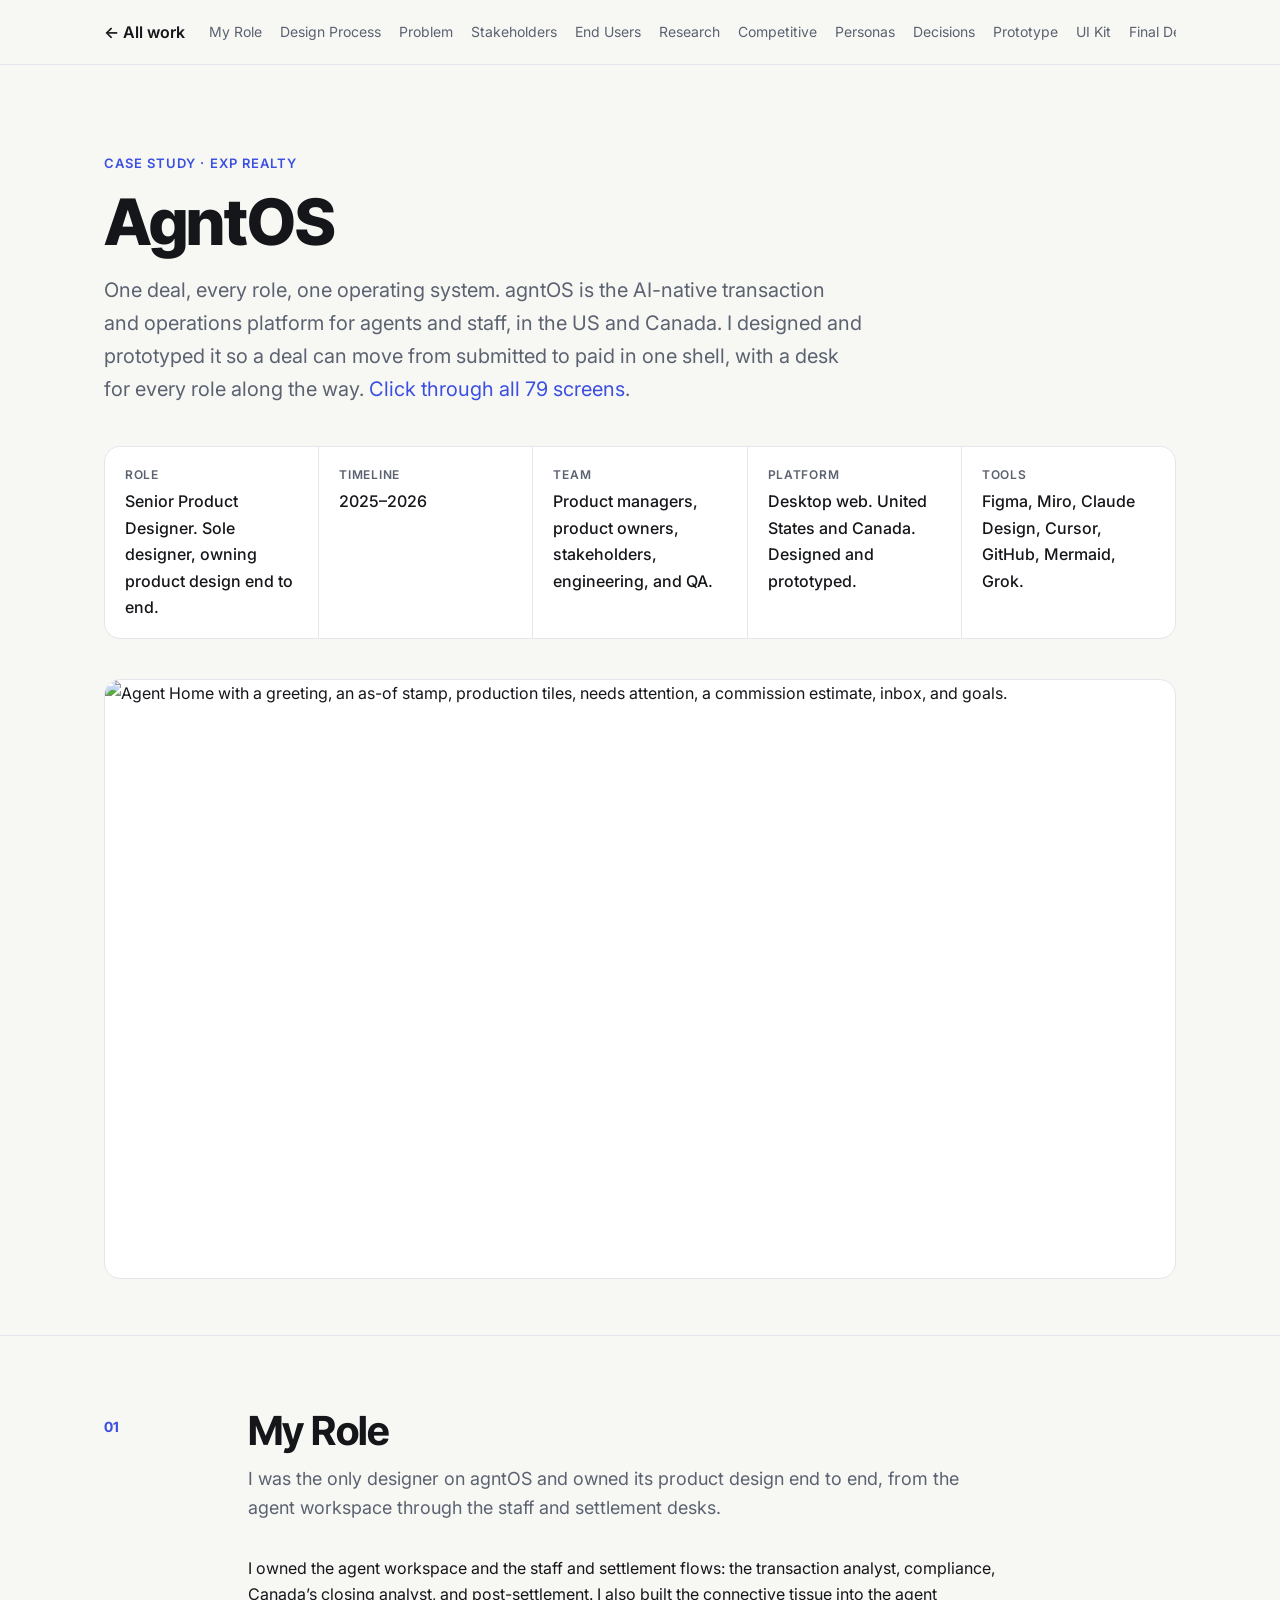
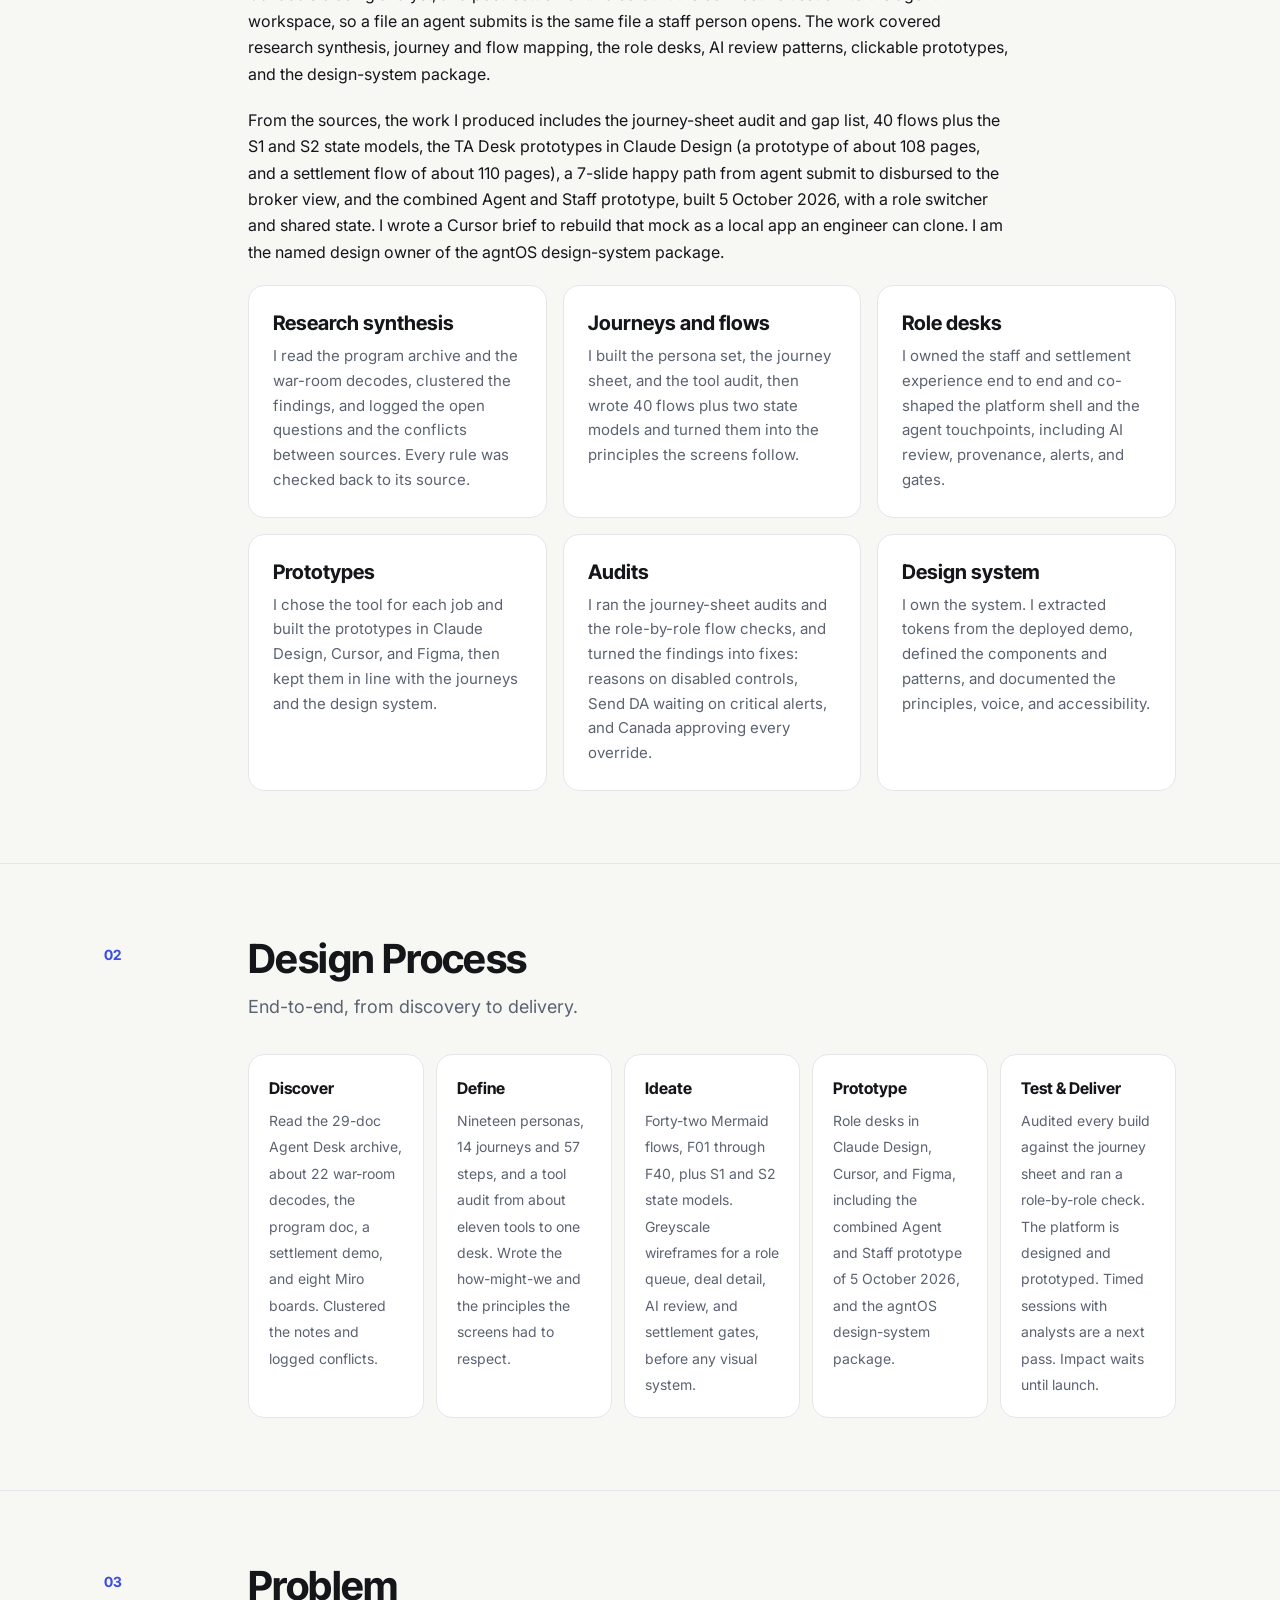
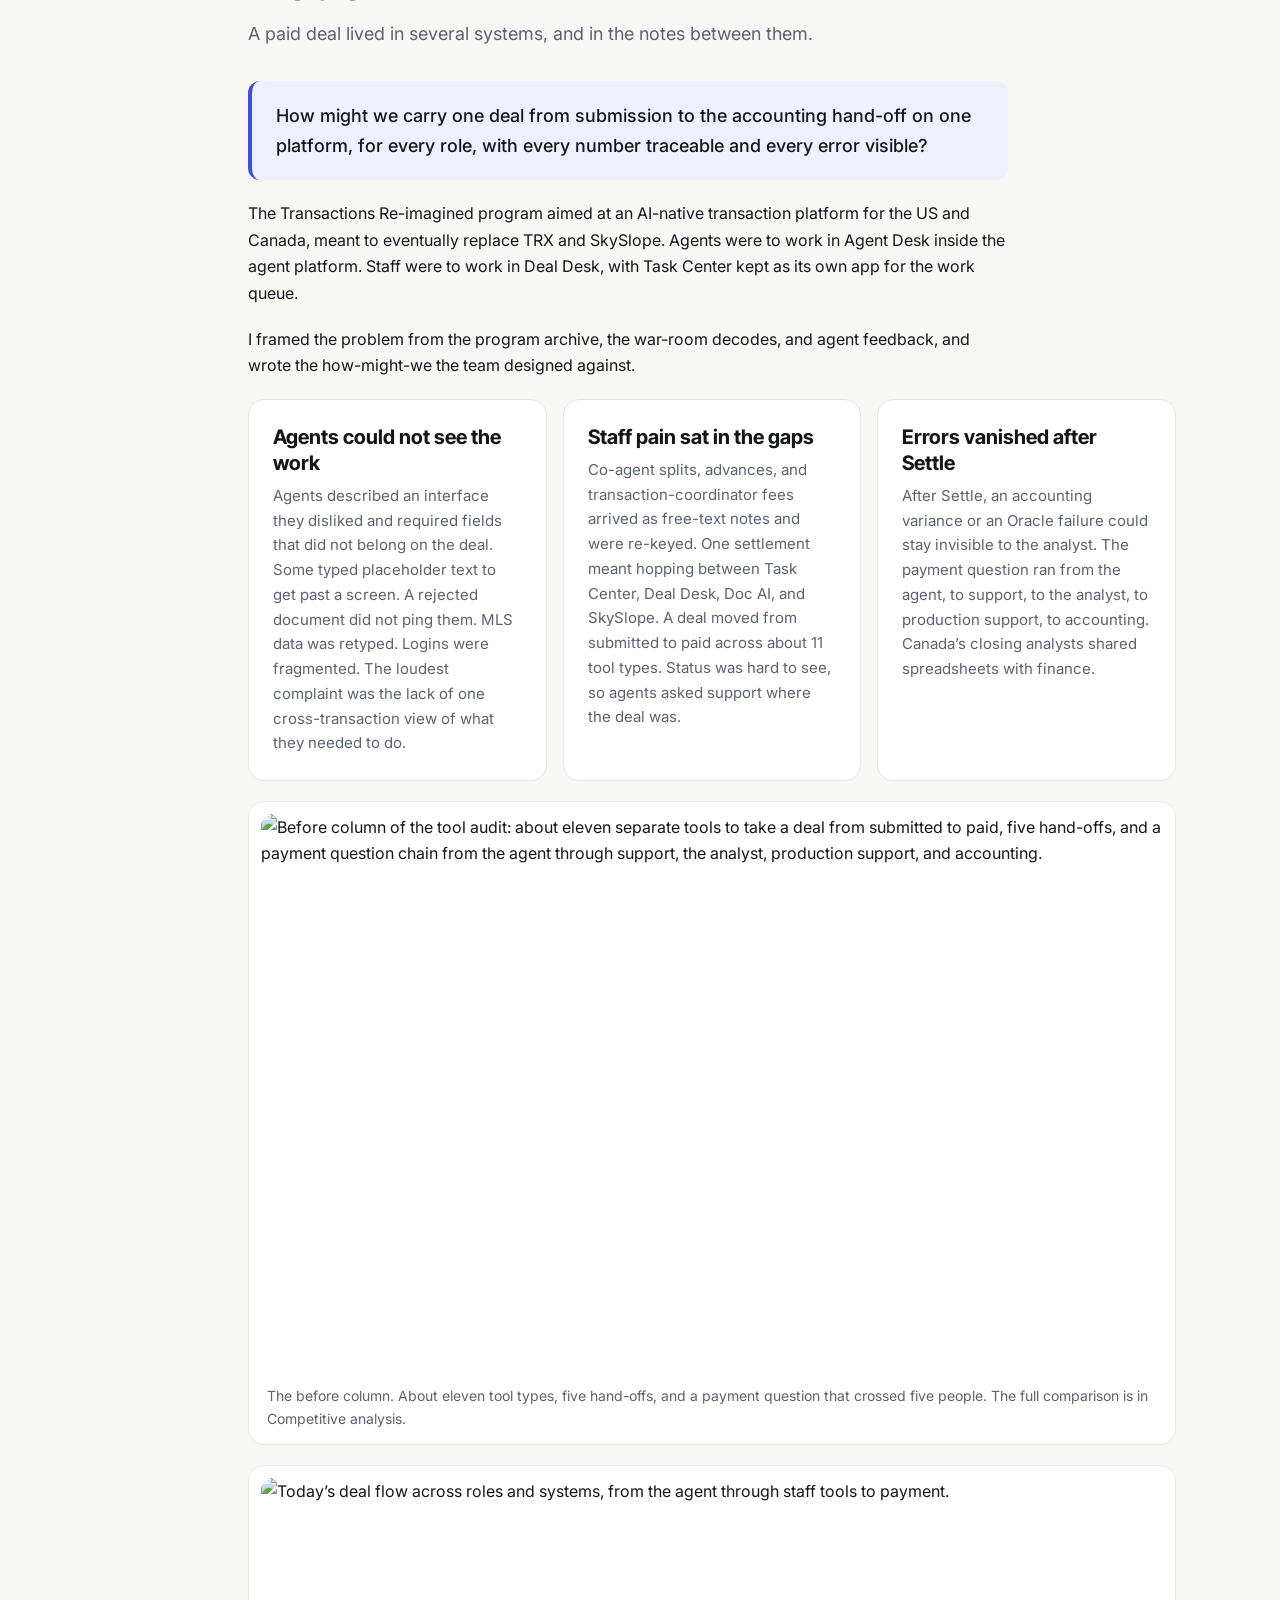
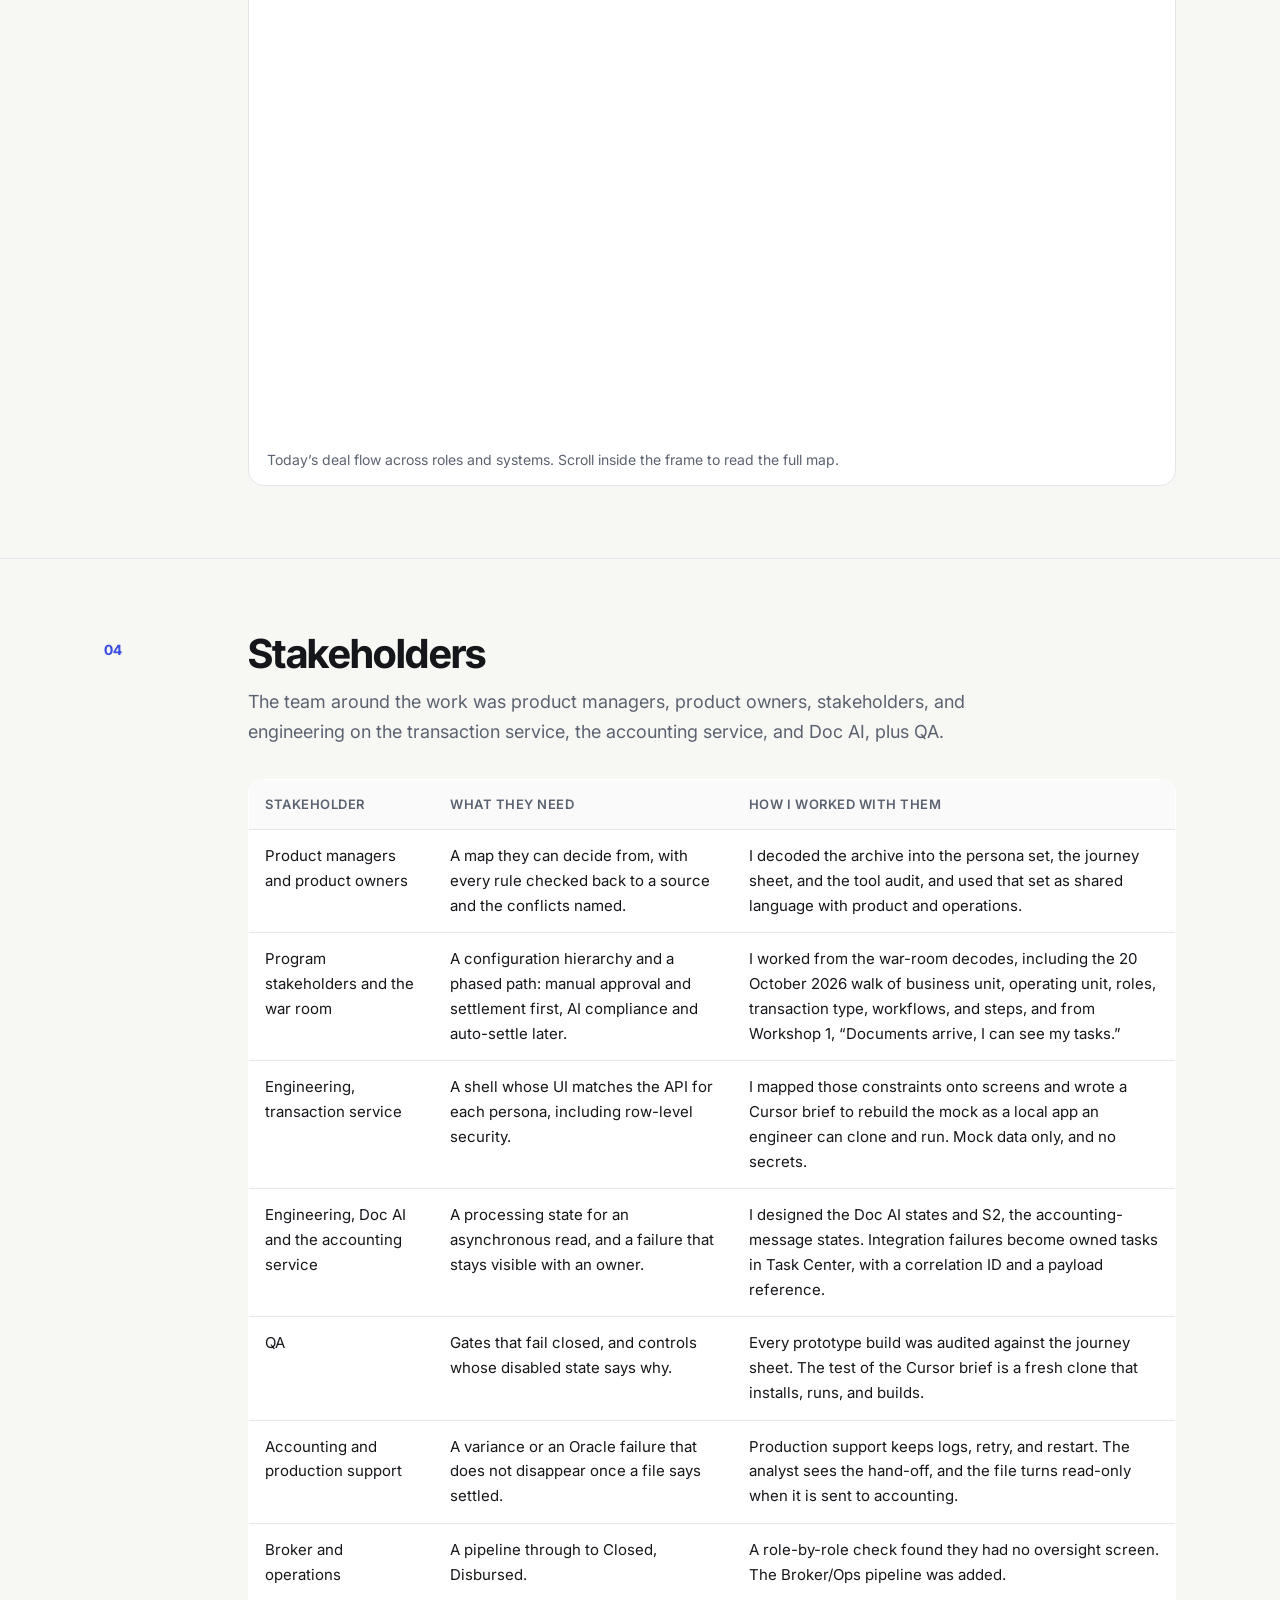
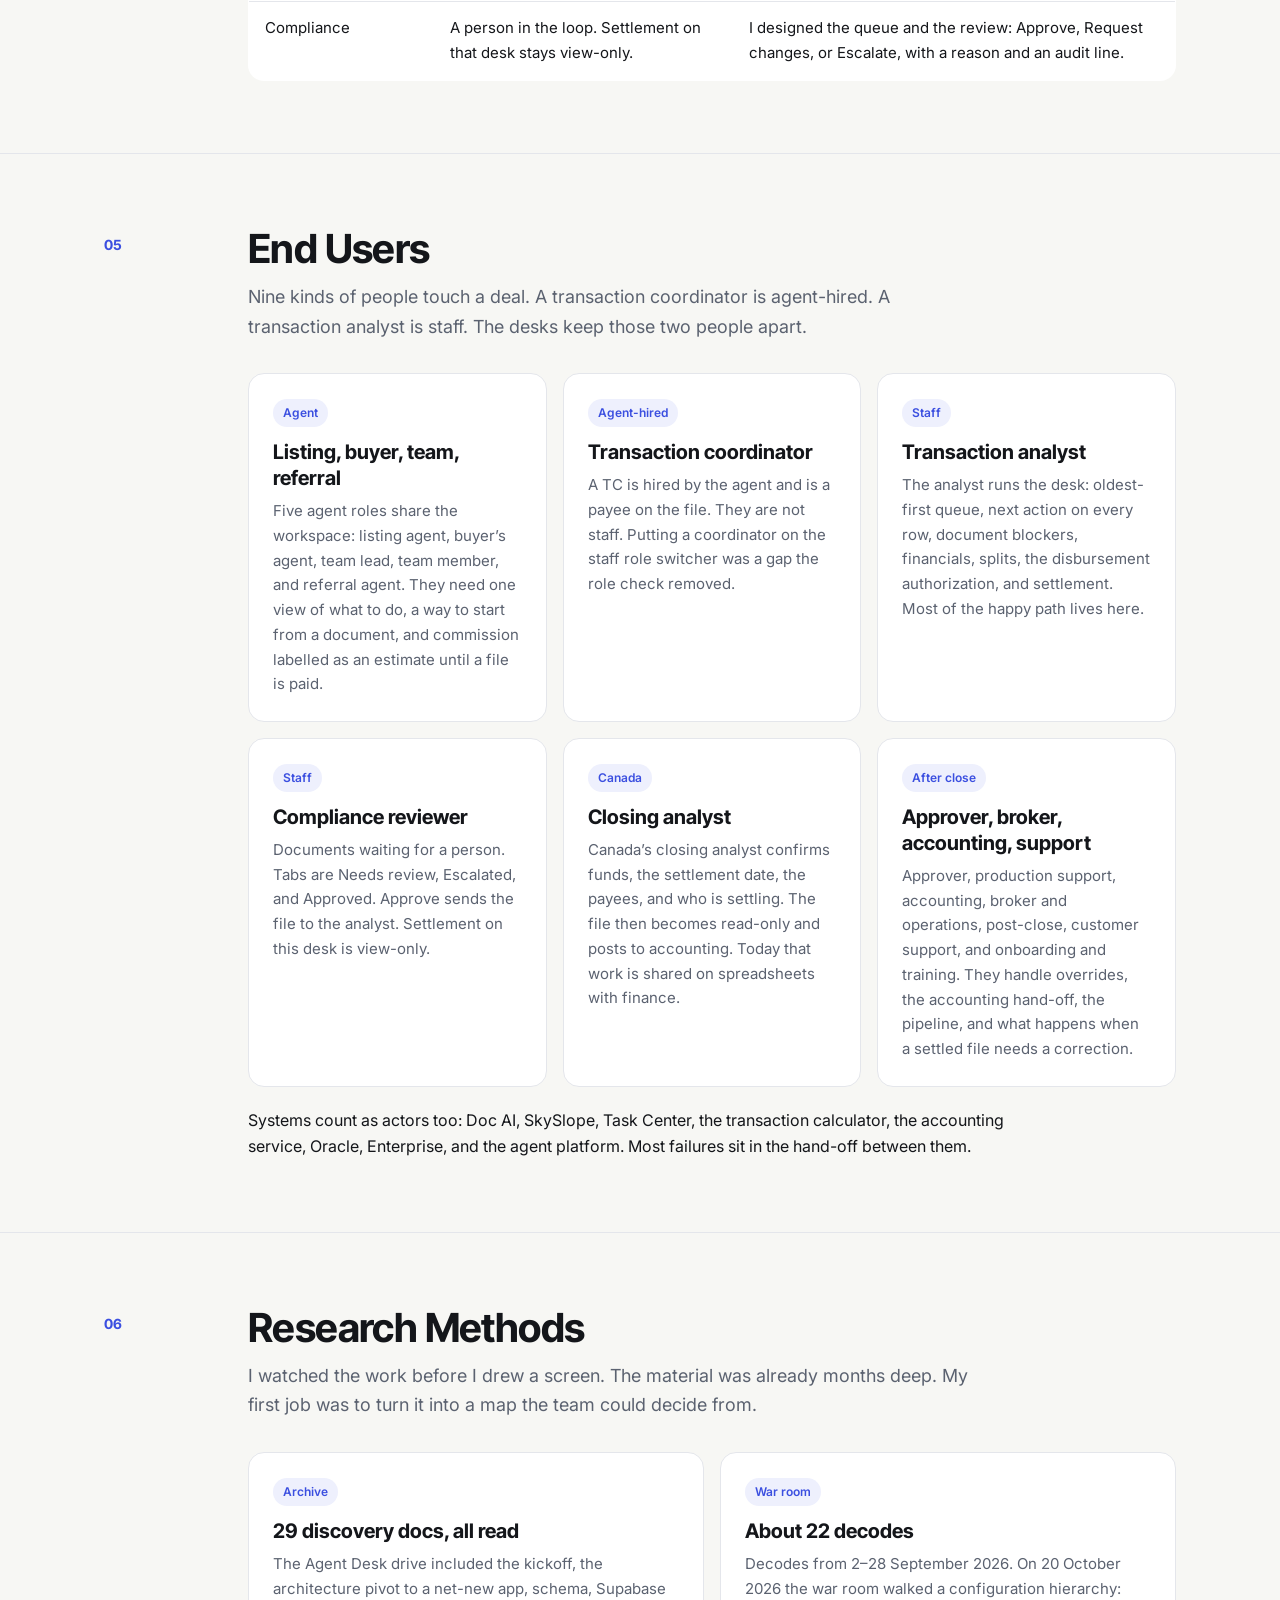
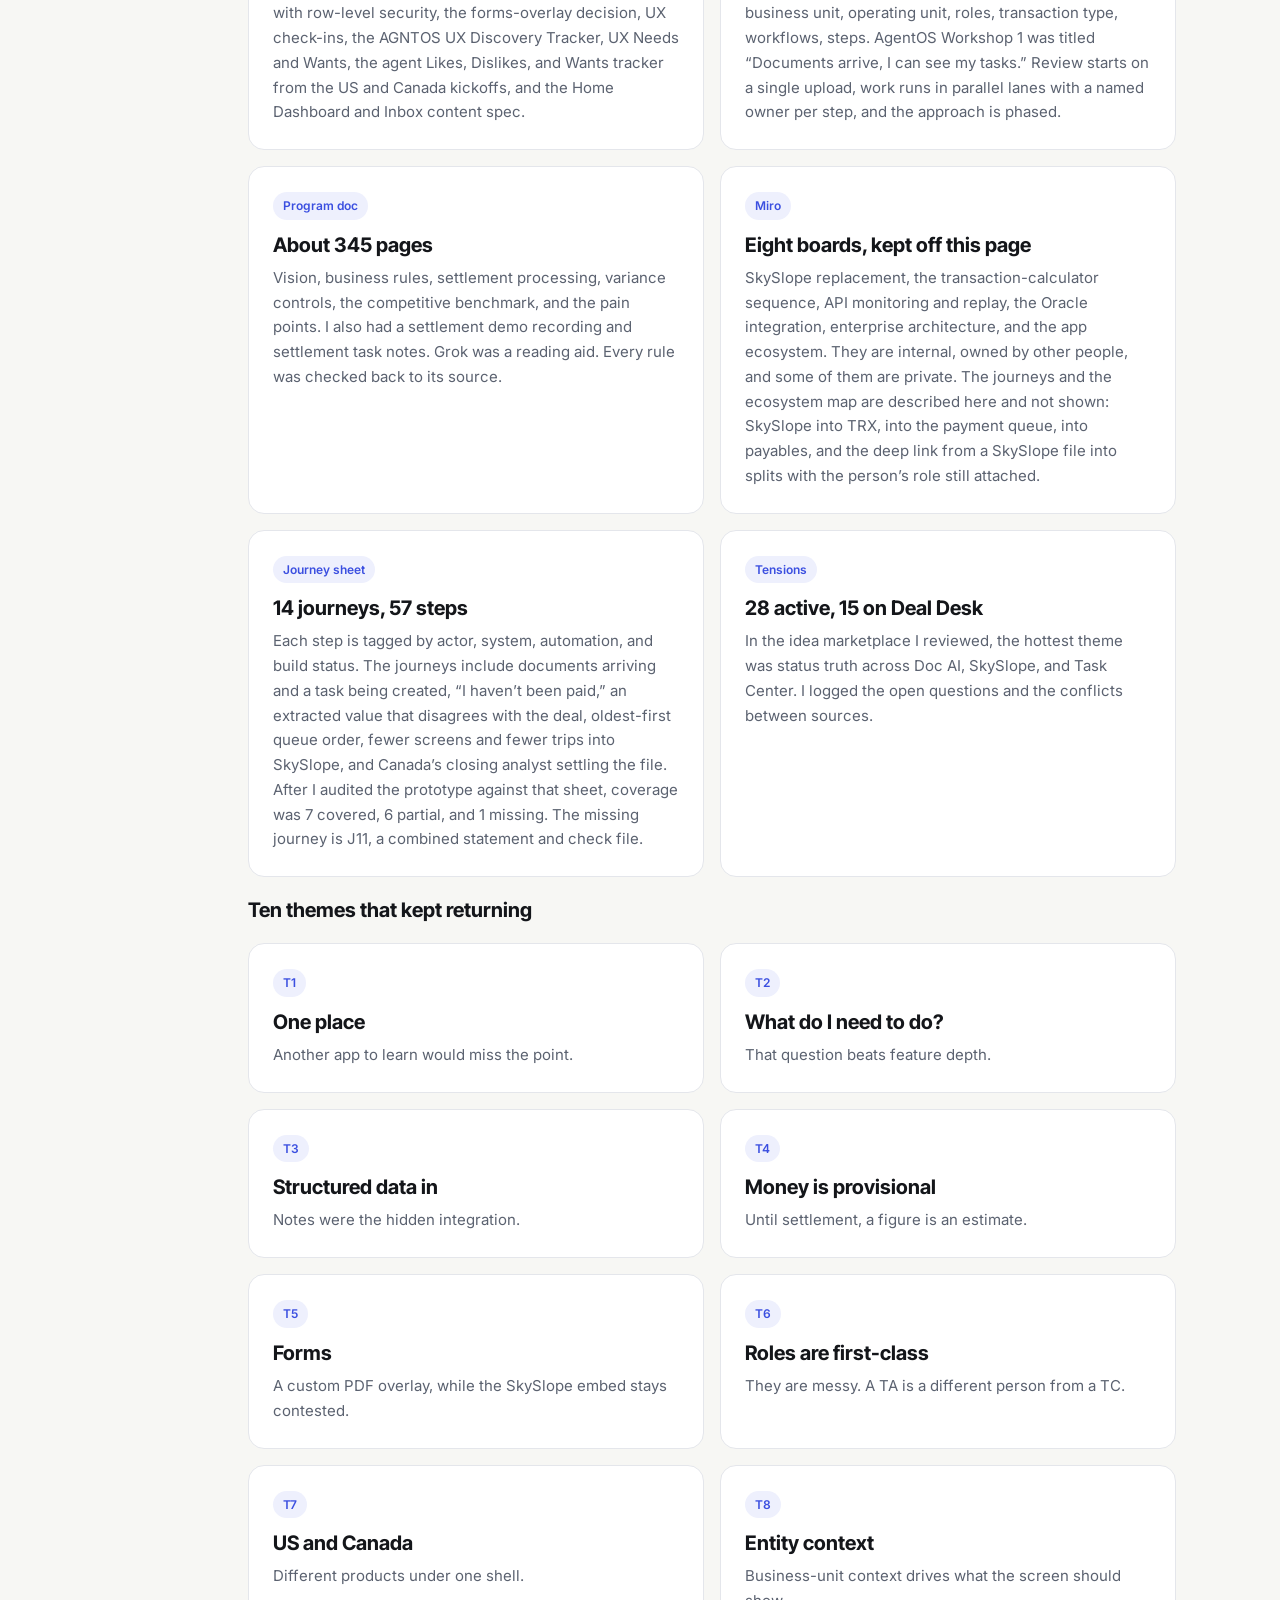
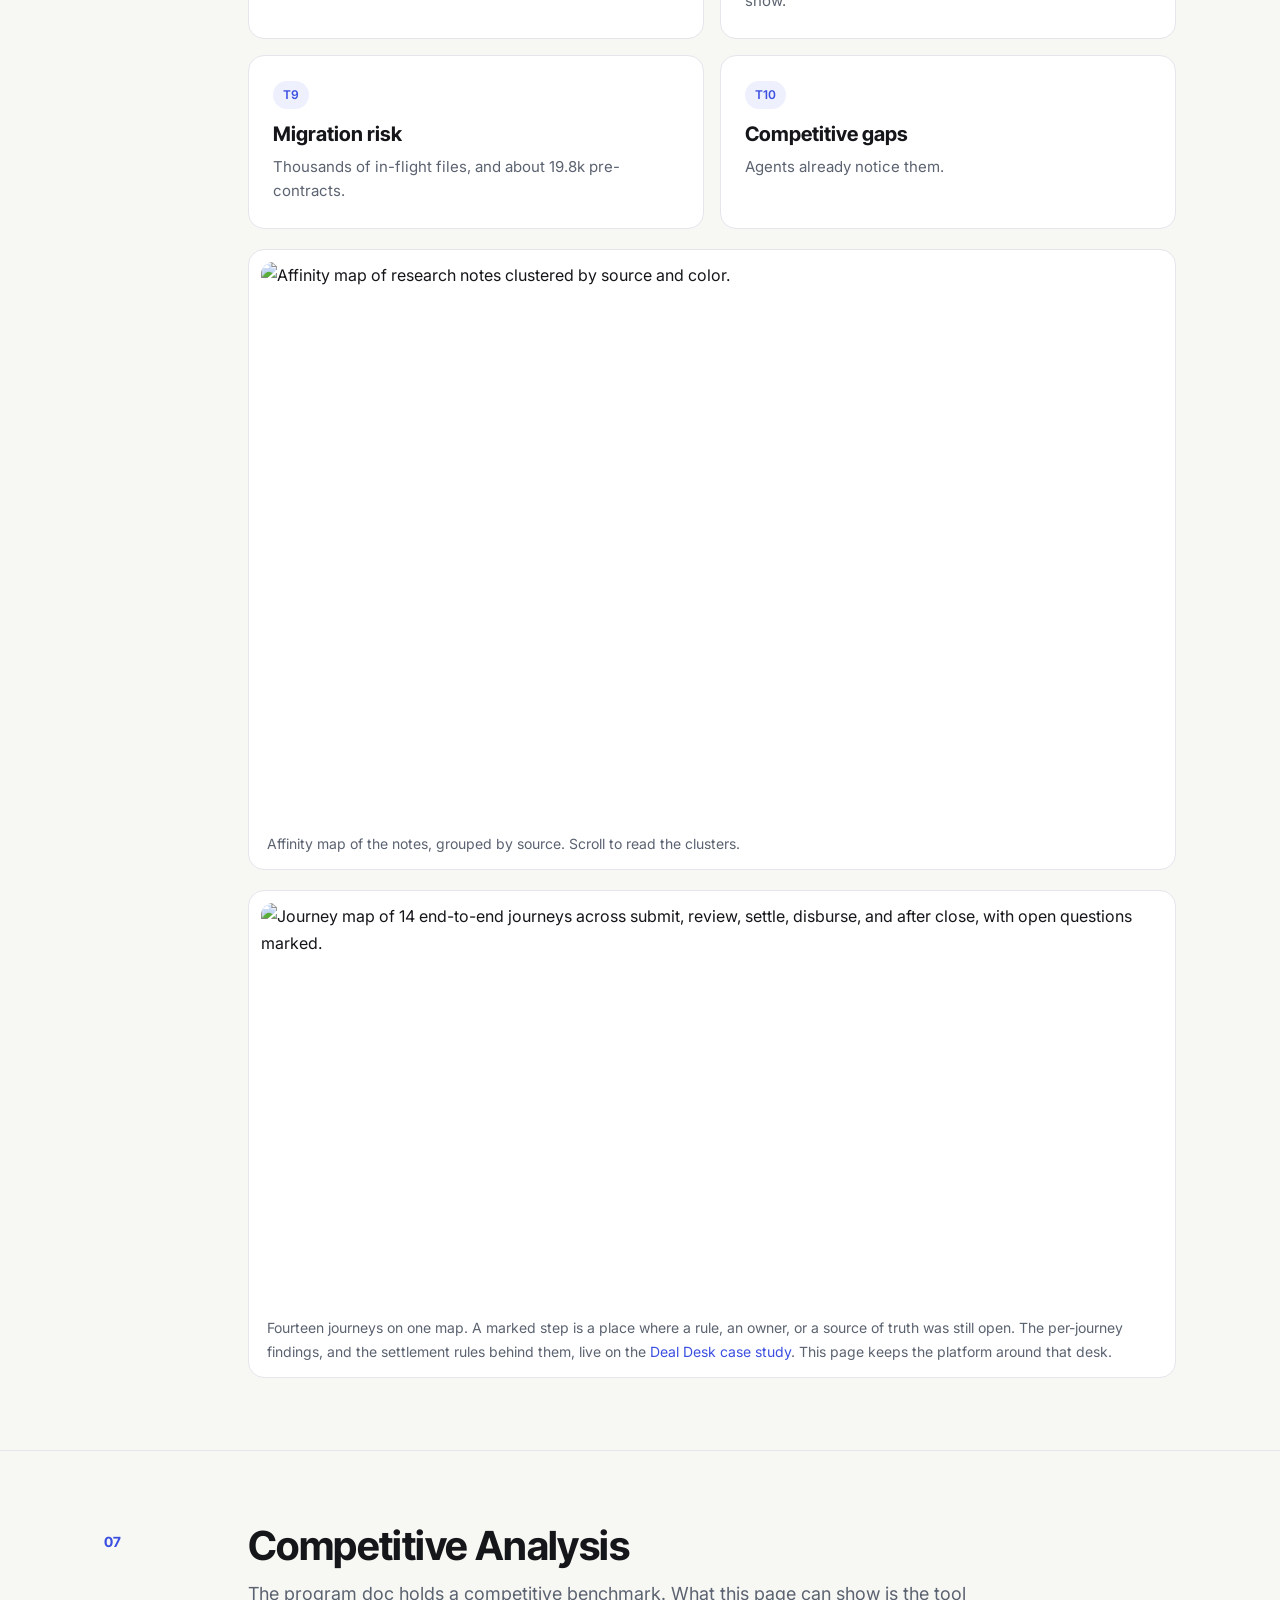
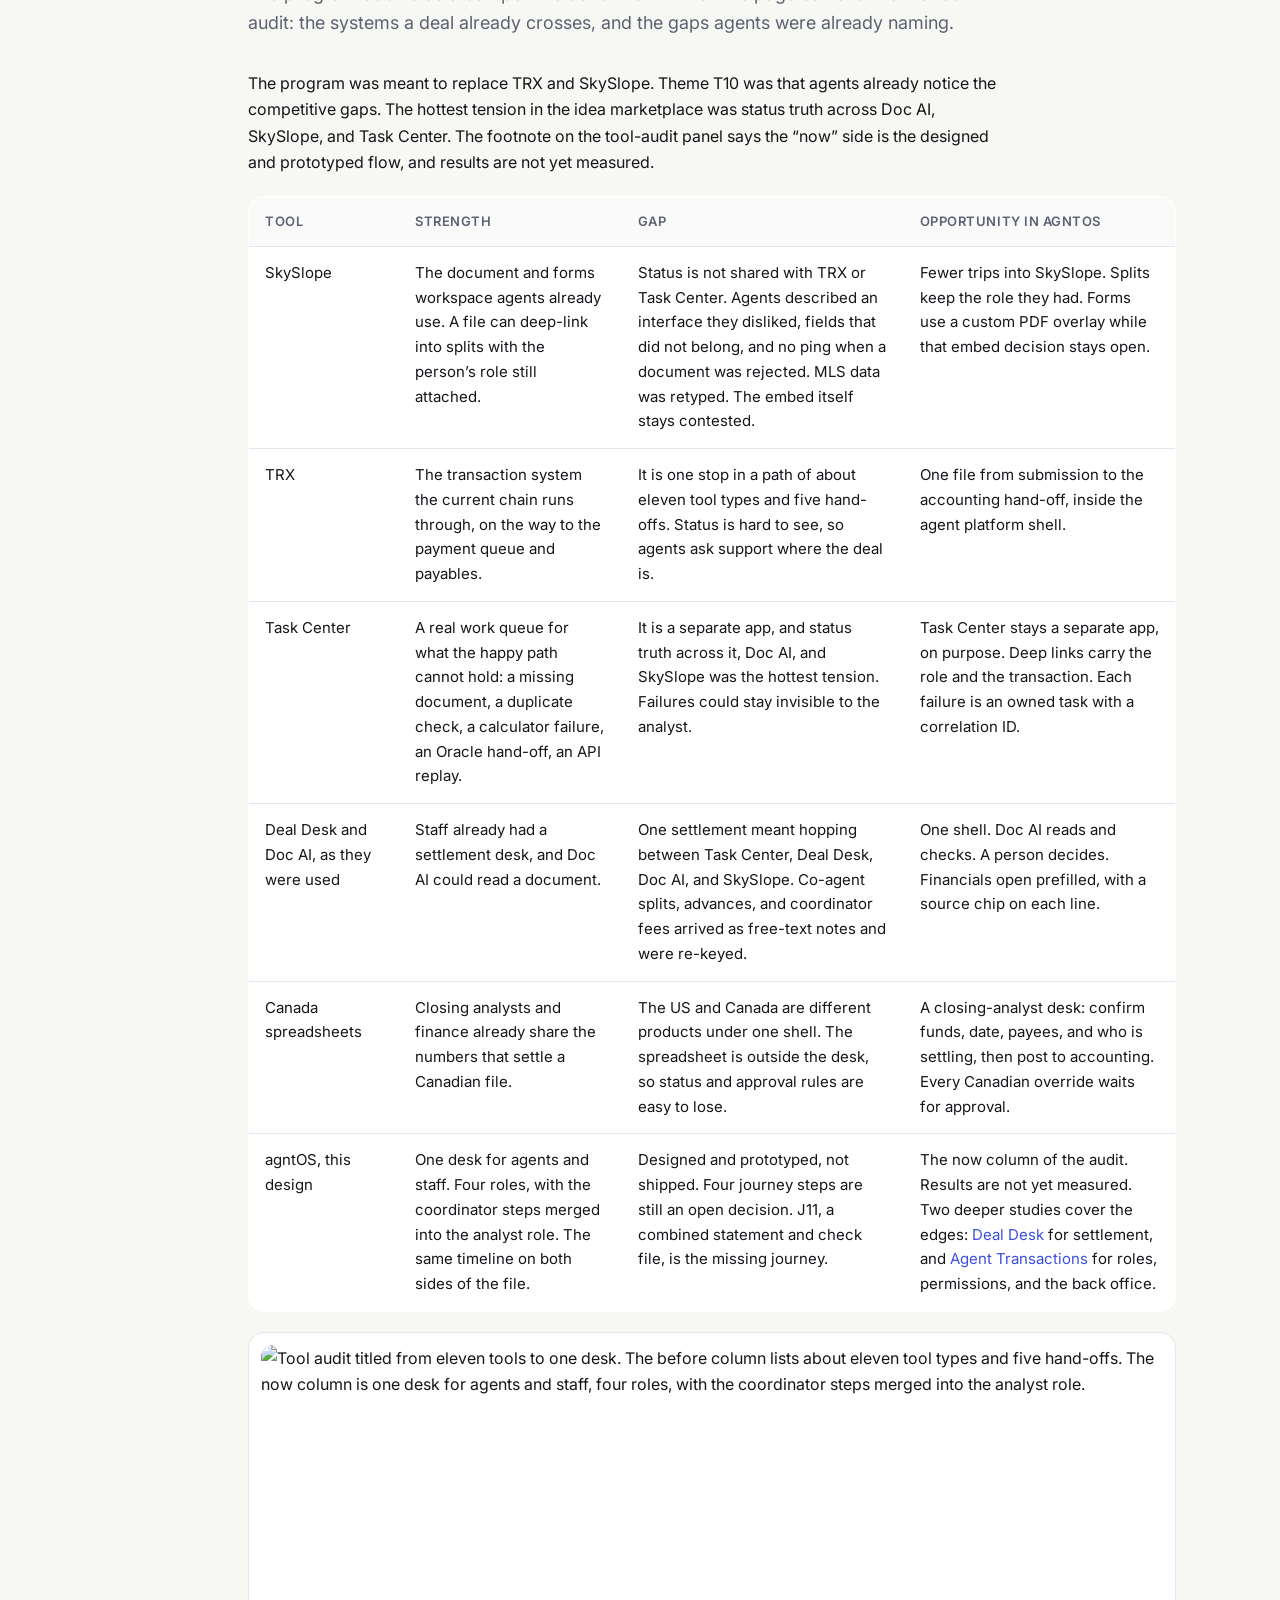
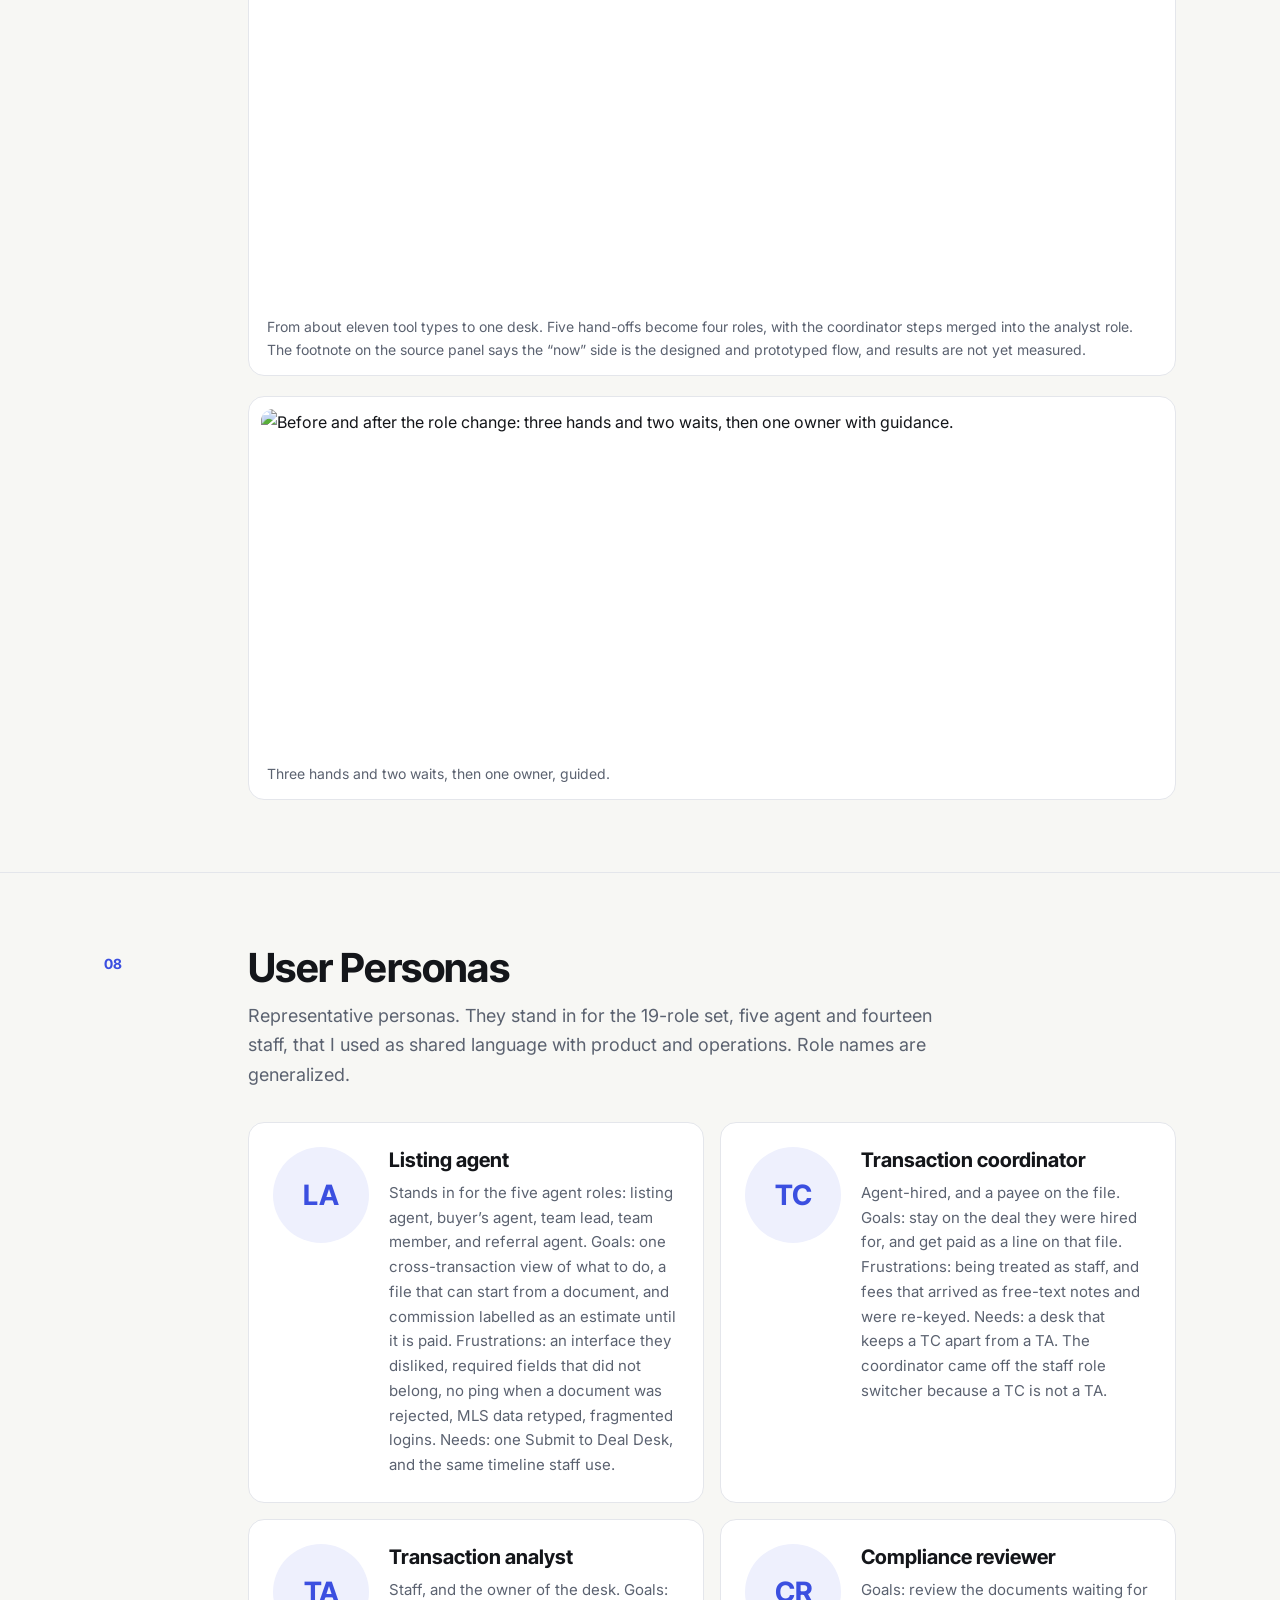
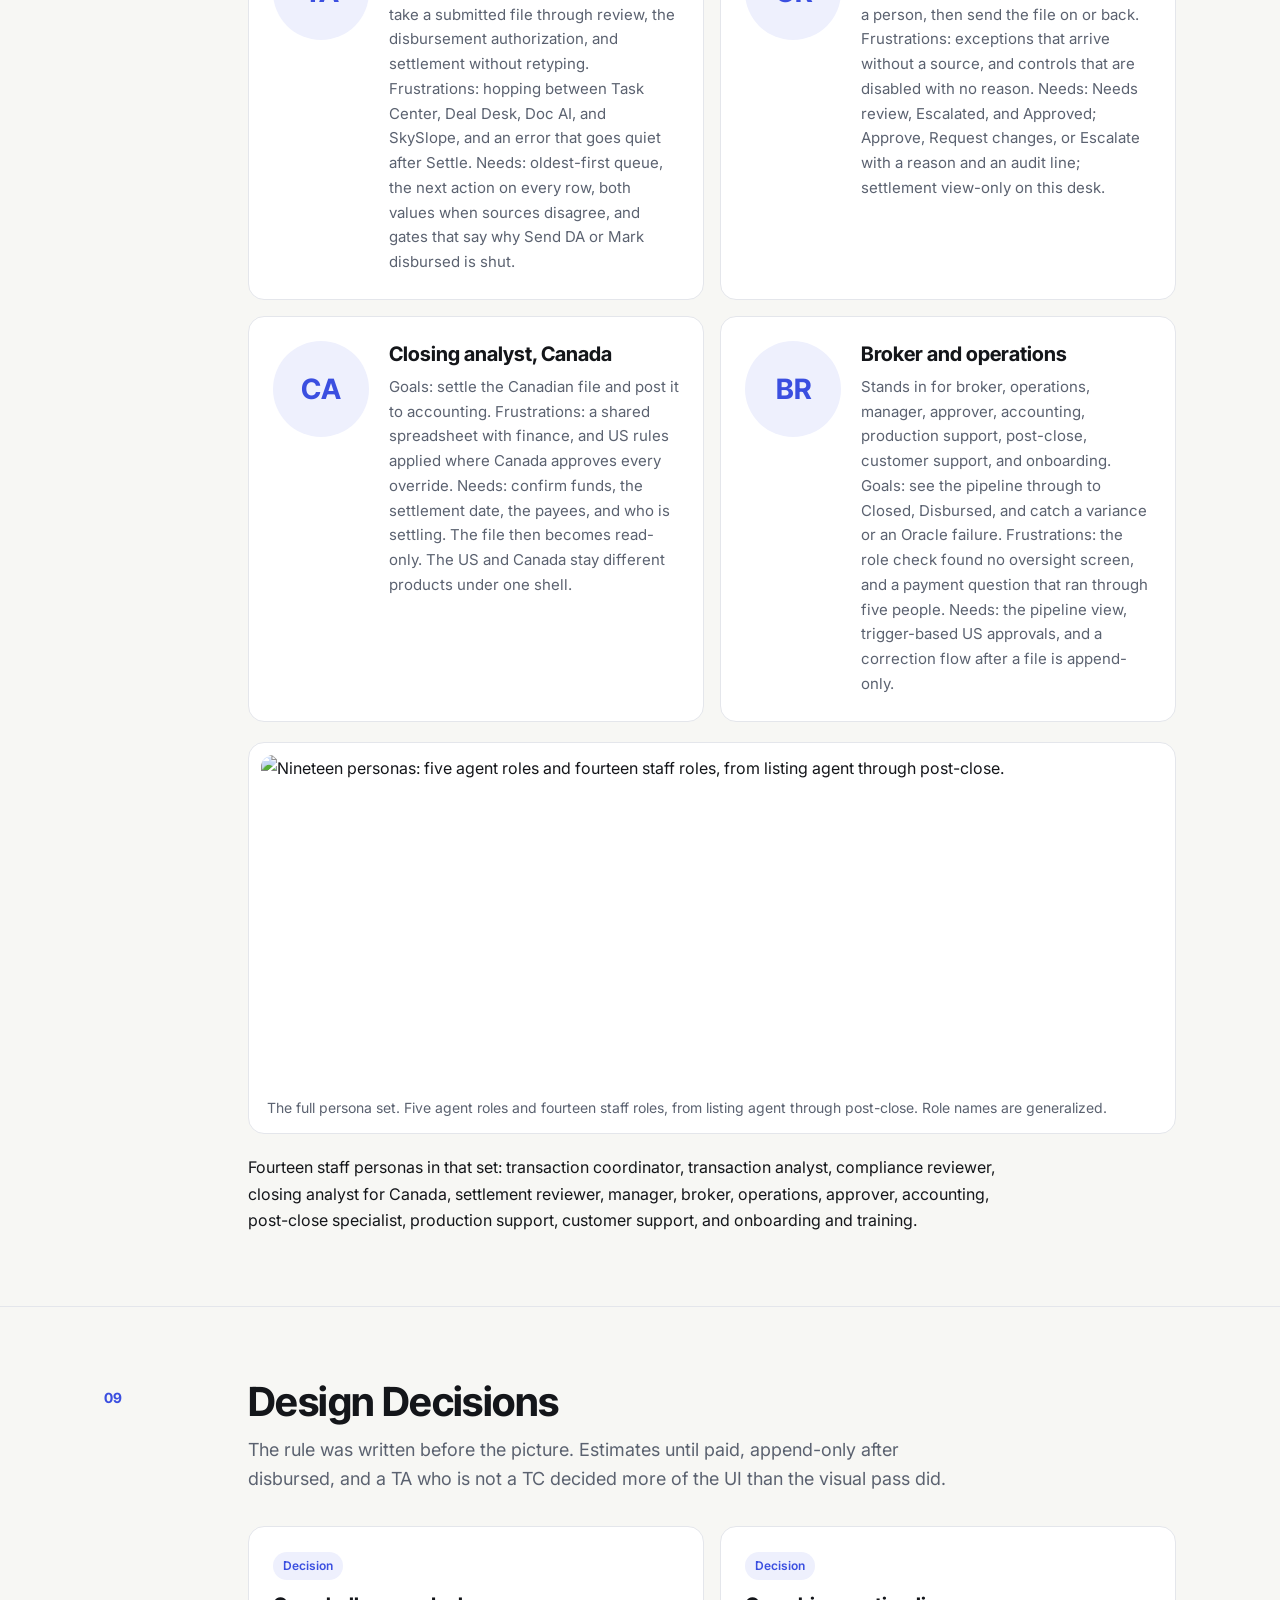
==== commit d3892847: "Remove Previous/Next project navigation and its styles" ====
--- a/index.html
+++ b/index.html
@@ -674,10 +674,6 @@
 </div></section>
 </main>
 
-<div class="cs-next"><div class="wrap">
-  <div><small>Previous</small><a href="https://suvarnamyneni.github.io/my-exp-mira-case-study/">myEXP + Mira</a></div>
-  <div style="text-align:right"><small>Next project</small><a href="https://suvarnamyneni.github.io/work/deal-desk/">Deal Desk</a></div>
-</div></div>
 <footer class="sm-footer" role="contentinfo">
   <div class="sm-footer-inner">
     <p class="sm-footer-copy">© 2026 Suvarna Myneni</p>
--- a/case-study.css
+++ b/case-study.css
@@ -0,0 +1,74 @@
+/* Shared case study stylesheet — identical in every case study repo. Do not edit per project. */
+@import url('https://fonts.googleapis.com/css2?family=Inter:wght@400;500;600;700&family=Inter+Tight:wght@600;700;800&display=swap');
+:root{
+  --bg:#F7F7F4; --surface:#FFFFFF; --ink:#14161A; --muted:#5B6270; --line:#E4E6EB;
+  --accent:#3B4FE0; --accent-soft:#EEF0FD; --dark:#101218; --dark-ink:#F3F4F7;
+  --radius:16px; --max:1120px;
+  --font:'Inter',system-ui,-apple-system,Segoe UI,Roboto,sans-serif;
+  --font-head:'Inter Tight','Inter',system-ui,sans-serif;
+}
+*{box-sizing:border-box;margin:0;padding:0}
+html{scroll-behavior:smooth;scroll-padding-top:80px}
+body{background:var(--bg);color:var(--ink);font:16px/1.65 var(--font);-webkit-font-smoothing:antialiased}
+img{max-width:100%;display:block;border-radius:12px}
+a{color:var(--accent);text-decoration:none} a:hover{text-decoration:underline}
+.wrap{max-width:var(--max);margin:0 auto;padding:0 24px}
+/* nav */
+.cs-nav{position:sticky;top:0;z-index:50;background:rgba(247,247,244,.92);backdrop-filter:blur(10px);border-bottom:1px solid var(--line)}
+.cs-nav .wrap{display:flex;align-items:center;gap:24px;height:64px}
+.cs-nav .back{font-weight:600;color:var(--ink);white-space:nowrap}
+.cs-nav .links{display:flex;gap:18px;overflow-x:auto;scrollbar-width:none;font-size:14px}
+.cs-nav .links::-webkit-scrollbar{display:none}
+.cs-nav .links a{color:var(--muted);white-space:nowrap} .cs-nav .links a:hover{color:var(--ink);text-decoration:none}
+/* hero */
+.cs-hero{padding:88px 0 56px}
+.eyebrow{font-size:13px;font-weight:600;letter-spacing:.08em;text-transform:uppercase;color:var(--accent)}
+.cs-hero h1{font:800 clamp(36px,5.5vw,64px)/1.05 var(--font-head);letter-spacing:-.02em;margin:14px 0 18px;max-width:900px}
+.cs-hero .lede{font-size:20px;color:var(--muted);max-width:760px}
+.meta{display:grid;grid-template-columns:repeat(auto-fit,minmax(170px,1fr));gap:1px;background:var(--line);border:1px solid var(--line);border-radius:var(--radius);overflow:hidden;margin-top:40px}
+.meta div{background:var(--surface);padding:18px 20px}
+.meta dt{font-size:12px;font-weight:600;text-transform:uppercase;letter-spacing:.06em;color:var(--muted)}
+.meta dd{font-weight:500;margin-top:4px}
+.cs-cover{margin-top:40px;border:1px solid var(--line);border-radius:var(--radius);overflow:hidden;background:var(--surface)}
+.cs-cover img{border-radius:0;width:100%}
+/* sections */
+.cs-section{padding:72px 0;border-top:1px solid var(--line)}
+.cs-section .head{display:grid;grid-template-columns:120px 1fr;gap:24px;margin-bottom:32px}
+.cs-section .num{font:700 14px var(--font-head);color:var(--accent);padding-top:10px}
+.cs-section h2{font:700 clamp(28px,3.4vw,40px)/1.15 var(--font-head);letter-spacing:-.015em}
+.cs-section .head p{color:var(--muted);font-size:18px;margin-top:10px;max-width:720px}
+.body{margin-left:144px} .body > * + *{margin-top:20px}
+.body p,.body li{max-width:760px} .body ul{padding-left:20px} .body li+li{margin-top:6px}
+h3{font:700 20px/1.3 var(--font-head);margin-bottom:8px}
+.grid{display:grid;gap:16px} .g2{grid-template-columns:repeat(2,1fr)} .g3{grid-template-columns:repeat(3,1fr)} .g4{grid-template-columns:repeat(4,1fr)}
+.card{background:var(--surface);border:1px solid var(--line);border-radius:var(--radius);padding:24px}
+.card p{color:var(--muted);font-size:15px}
+.card .tag{display:inline-block;font-size:12px;font-weight:600;color:var(--accent);background:var(--accent-soft);padding:4px 10px;border-radius:999px;margin-bottom:12px}
+.callout{background:var(--accent-soft);border-left:4px solid var(--accent);border-radius:12px;padding:20px 24px;font-size:18px;font-weight:500}
+.process{display:grid;grid-template-columns:repeat(5,1fr);gap:12px;counter-reset:s}
+.process .step{background:var(--surface);border:1px solid var(--line);border-radius:var(--radius);padding:20px}
+.process .step b{display:block;font-family:var(--font-head);margin-bottom:6px}
+.process .step span{font-size:14px;color:var(--muted)}
+table{width:100%;border-collapse:collapse;background:var(--surface);border:1px solid var(--line);border-radius:var(--radius);overflow:hidden;font-size:15px}
+th,td{text-align:left;padding:14px 16px;border-bottom:1px solid var(--line);vertical-align:top}
+th{background:#FAFAFB;font-weight:600;font-size:13px;text-transform:uppercase;letter-spacing:.04em;color:var(--muted)}
+tr:last-child td{border-bottom:0}
+.persona{display:grid;grid-template-columns:96px 1fr;gap:20px}
+.persona .avatar{width:96px;height:96px;border-radius:50%;background:var(--accent-soft);display:grid;place-items:center;font:700 28px var(--font-head);color:var(--accent)}
+.figure{background:var(--surface);border:1px solid var(--line);border-radius:var(--radius);padding:12px}
+.figure figcaption{font-size:14px;color:var(--muted);padding:10px 6px 2px}
+.swatches{display:flex;flex-wrap:wrap;gap:12px}
+.swatch{width:120px;border:1px solid var(--line);border-radius:12px;overflow:hidden;background:var(--surface);font-size:13px}
+.swatch i{display:block;height:64px} .swatch span{display:block;padding:8px 10px}
+.metric{background:var(--surface);border:1px solid var(--line);border-radius:var(--radius);padding:24px}
+.metric .v{font:800 40px/1 var(--font-head);color:var(--accent)}
+.metric .l{margin-top:10px;font-weight:600}
+.metric .n{margin-top:6px;font-size:13px;color:var(--muted)}
+.dark{background:var(--dark);color:var(--dark-ink);border-top:0}
+.dark .head p,.dark .card p{color:#A9AFBC} .dark .card,.dark .metric{background:#181B23;border-color:#2A2E39}
+.cs-foot{padding:24px 0;border-top:1px solid var(--line);color:var(--muted);font-size:14px}
+@media (max-width:900px){
+  .cs-section .head{grid-template-columns:1fr;gap:4px}.body{margin-left:0}
+  .g3,.g4,.process{grid-template-columns:1fr 1fr}.g2{grid-template-columns:1fr}
+}
+@media (max-width:560px){.g3,.g4,.process{grid-template-columns:1fr}.persona{grid-template-columns:1fr}}
